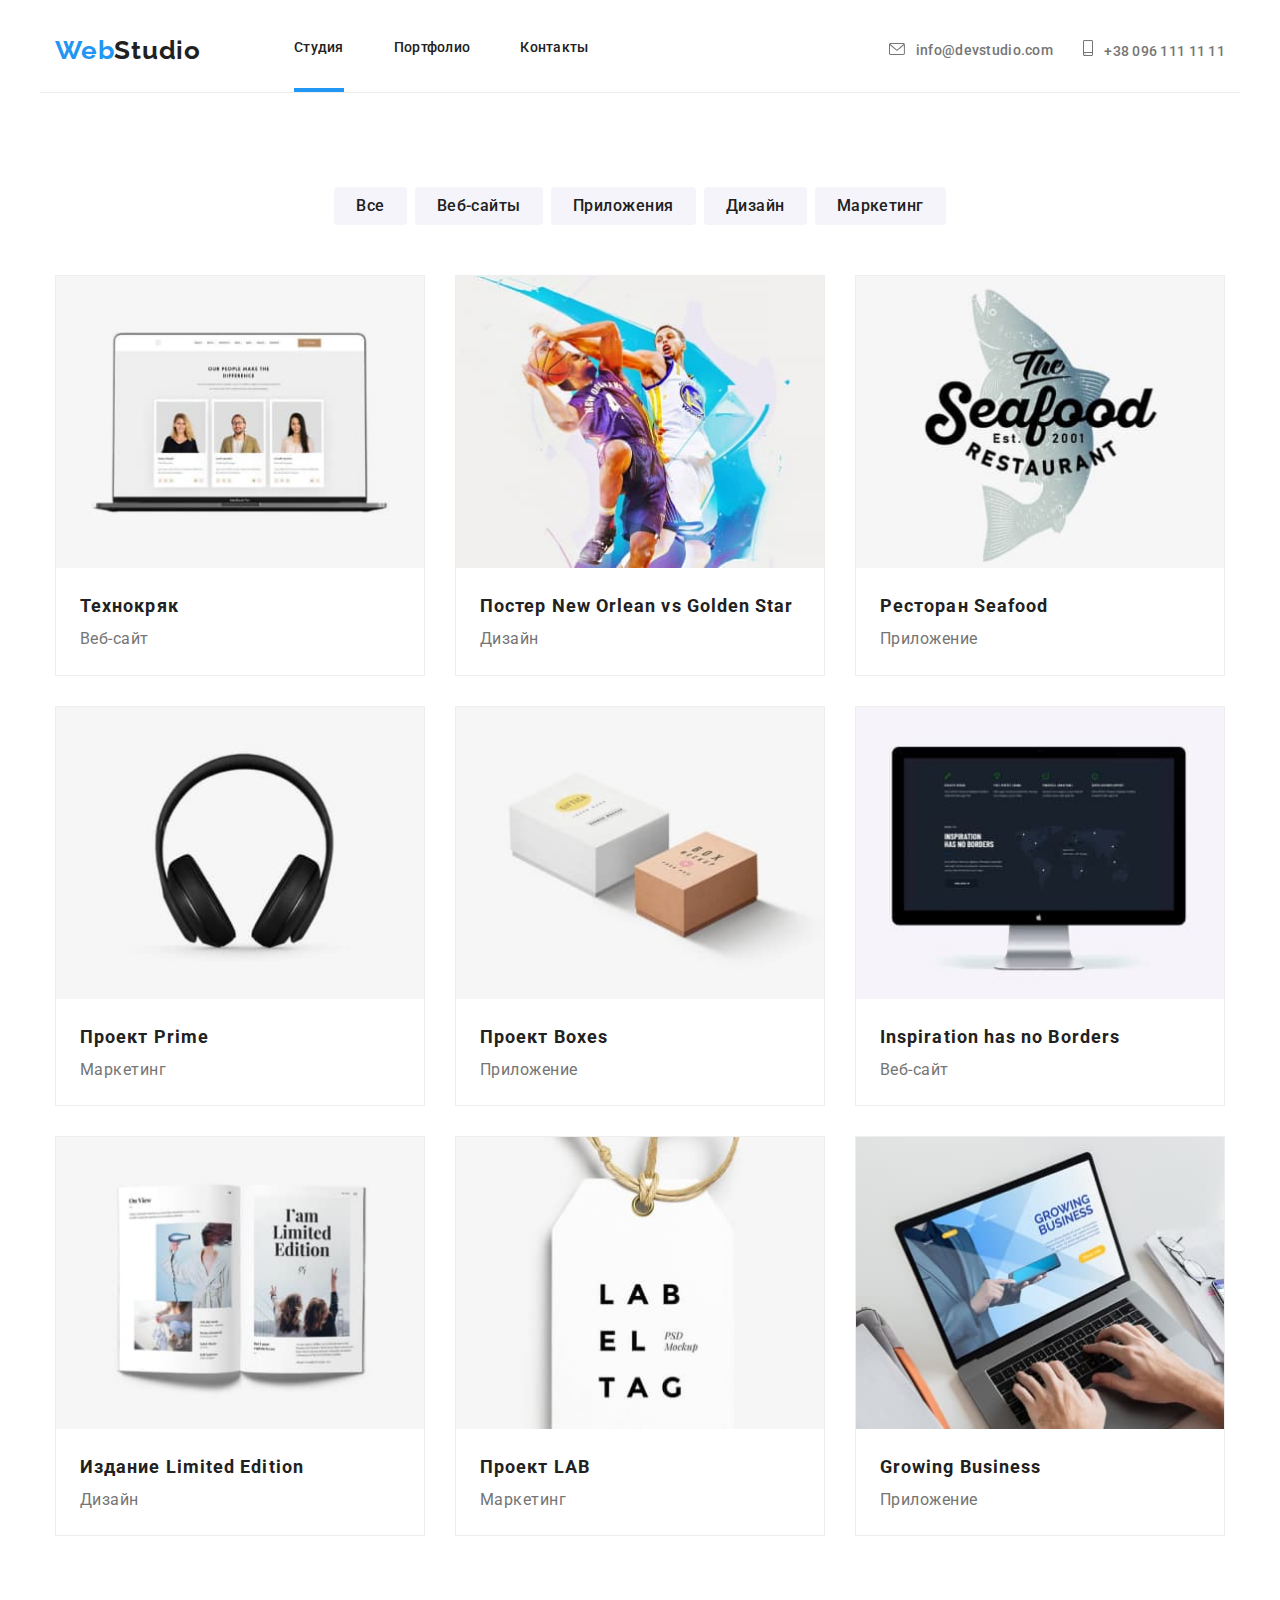
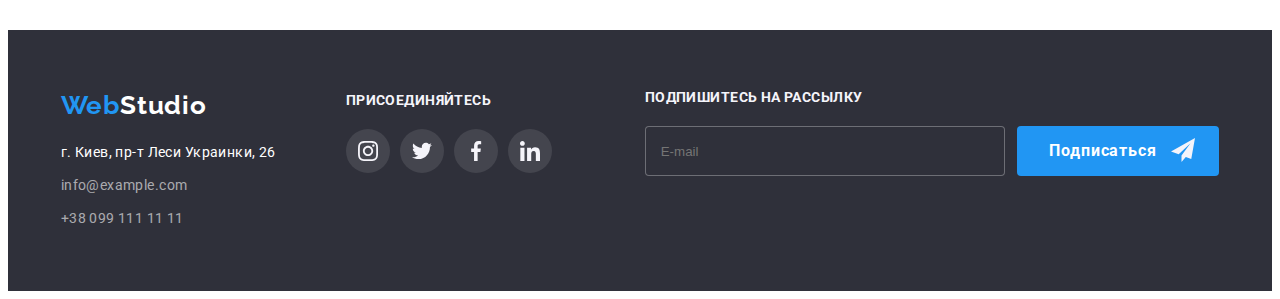
==== portfolio.html @ eda1be57 "fixed remars" ====
<!DOCTYPE html>
<html lang="ru">
  <head>
    <meta charset="UTF-8" />
    <meta http-equiv="X-UA-Compatible" content="IE=edge" />
    <meta name="viewport" content="width=device-width, initial-scale=1.0" />
    <link rel="preconnect" href="https://fonts.googleapis.com" />
    <link rel="preconnect" href="https://fonts.gstatic.com" crossorigin />
    <link
      rel="stylesheet"
      href="https://cdnjs.cloudflare.com/ajax/libs/modern-normalize/1.1.0/modern-normalize.min.css"
      integrity="sha512-wpPYUAdjBVSE4KJnH1VR1HeZfpl1ub8YT/NKx4PuQ5NmX2tKuGu6U/JRp5y+Y8XG2tV+wKQpNHVUX03MfMFn9Q=="
      crossorigin="anonymous"
      referrerpolicy="no-referrer"
    />
    <link
      href="https://fonts.googleapis.com/css2?family=Raleway:wght@700&family=Roboto:wght@400;500;700;900&display=swap"
      rel="stylesheet"
    />
    <link rel="stylesheet" href="./css/main.min.css" />
    <title>Портфолио</title>
  </head>

  <body>
    <!-- -------------------Header------------------- -->
    <header class="header container">
      <div class="header__wrap">
        <a class="logo logo--header" href="index.html">
          <span class="logo__img">Web</span>Studio</a
        >
        <div class="header__hidepart">
          <button
            type="button"
            class="header__button"
            aria-expanded="false"
            aria-controls="navigation-container"
            data-menu-button
          >
            <svg
              width="40"
              height="40"
              aria-label="переключатель мобильного меню"
            >
              <use class="icon-menu" href="images/icon.svg#icon-menu"></use>
            </svg>
          </button>
        </div>
        <div class="navigation" id="navigation-container" data-menu>
          <nav class="navigation__menu">
            <ul class="navigation__list">
              <li class="navigation__item">
                <a class="navigation__link current-link" href="index.html"
                  >Студия</a
                >
              </li>
              <li class="navigation__item">
                <a class="navigation__link" href="portfolio.html">Портфолио</a>
              </li>
              <li class="navigation__item">
                <a class="navigation__link" href="#">Контакты</a>
              </li>
            </ul>
          </nav>
          <ul class="contacts">
            <li class="contacts__item">
              <a
                class="contacts__link contact__link--email"
                href="mailto:info@devstudio.com"
                ><svg
                  class="contacts__icon-envelope"
                  width="16px"
                  height="12px"
                >
                  <use href="./images/icon.svg#icon-envelope"></use>
                </svg>
                info@devstudio.com</a
              >
            </li>
            <li class="contacts__item">
              <a
                class="contacts__link contact__link--phone"
                href="tel:+380961111111"
                ><svg
                  class="contacts__icon-smartphone"
                  width="10px"
                  height="16px"
                >
                  <use href="./images/icon.svg#icon-smartphone"></use>
                </svg>
                +38 096 111 11 11
              </a>
              <button
                type="button"
                class="header__button-close"
                aria-expanded="false"
                aria-controls="navigation-container"
                data-menu-button-close
              >
                <svg
                  width="40"
                  height="40"
                  aria-label="переключатель мобильного меню"
                >
                  <use
                    class="icon-cross"
                    href="images/icon.svg#icon-cross"
                  ></use>
                </svg>
              </button>
            </li>
          </ul>
          <ul class="social-mobile">
            <li class="social-mobile__item">
              <a class="social-mobile__link" href="#">Instagram</a>
            </li>
            <li class="social-mobile__item">
              <a class="social-mobile__link" href="#">Twitter</a>
            </li>
            <li class="social-mobile__item">
              <a class="social-mobile__link" href="#">Facebook</a>
            </li>
            <li class="social-mobile__item">
              <a class="social-mobile__link" href="#">LinkedIn</a>
            </li>
          </ul>
        </div>
      </div>
    </header>
    <main>
      <!-- ---------------------PORTFOLIO--------------------- -->
      <section class="portfolio container">
        <!-- -------------------в дальнейшем h1 сделать невидимым---- -->
        <h1 class="hidden">Портфолио Студии</h1>

        <div class="">
          <ul class="switch">
            <li class="switch__item">
              <button class="switch__btn" type="button">Все</button>
            </li>
            <li class="switch__item">
              <button class="switch__btn" type="button">Веб-сайты</button>
            </li>
            <li class="switch__item">
              <button class="switch__btn" type="button">Приложения</button>
            </li>
            <li class="switch__item">
              <button class="switch__btn" type="button">Дизайн</button>
            </li>
            <li class="switch__item">
              <button class="switch__btn" type="button">Маркетинг</button>
            </li>
          </ul>
        </div>

        <ul class="galery">
          <li class="galery__item">
            <div class="galery__thumb">
              <picture>
                <source
                  srcset="
                    ../images/portfolio/project1/project1-desktop.jpg    1x,
                    ../images/portfolio/project1/project1-desktop-2x.jpg 2x
                  "
                  media="(min-width: 1200px)"
                />
                <source
                  srcset="
                    /images/portfolio/project1/project1-tablet.jpg    1x,
                    /images/portfolio/project1/project1-tablet-2x.jpg 2x
                  "
                  media="(min-width: 768px)"
                />
                <source
                  srcset="
                    /images/portfolio/project1/project1-mobile.jpg    1x,
                    /images/portfolio/project1/project1-mobile-2x.jpg 2x
                  "
                  media="(min-width: 480px)"
                />
                <img
                  class="galery__image"
                  src="/images/portfolio/project1/project1-desktop.jpg"
                  alt="ноутбук с изображаением вебсайта"
                />
              </picture>

              <p class="galery__description">
                Технокряк это современная площадка распространения коронавируса.
                Компании используют эту платформу для цифрового шпионажа и атак
                на защищённые сервера конкурентов.
              </p>
            </div>

            <div class="galery__info">
              <h2 class="galery__title">Технокряк</h2>
              <p class="galery__type">Веб-сайт</p>
            </div>
          </li>
          <li class="galery__item">
            <div class="galery__thumb">
              <picture>
                <source
                  srcset="
                    /images/portfolio/project2/project2-desktop.jpg    1x,
                    /images/portfolio/project2/project2-desktop-2x.jpg 2x
                  "
                  media="(min-width: 1200px)"
                />
                <source
                  srcset="
                    /images/portfolio/project2/project2-tablet.jpg    1x,
                    /images/portfolio/project2/project2-tablet-2x.jpg 2x
                  "
                  media="(min-width: 768px)"
                />
                <source
                  srcset="
                    /images/portfolio/project2/project2-mobile.jpg    1x,
                    /images/portfolio/project2/project2-mobile-2x.jpg 2x
                  "
                  media="(min-width: 480px)"
                />
                <img
                  class="galery__image"
                  src="/images/portfolio/project2/project2-desktop.jpg"
                  alt="постер с баскетболистами новый орлеан играют против золотой звезды"
                />
              </picture>

              <p class="galery__description">
                Технокряк это современная площадка распространения коронавируса.
                Компании используют эту платформу для цифрового шпионажа и атак
                на защищённые сервера конкурентов.
              </p>
            </div>
            <div class="galery__info">
              <h2 class="galery__title">Постер New Orlean vs Golden Star</h2>

              <p class="galery__type">Дизайн</p>
            </div>
          </li>

          <li class="galery__item">
            <div class="galery__thumb">
              <picture>
                <source
                  srcset="
                    /images/portfolio/project3/project3-desktop.jpg    1x,
                    /images/portfolio/project3/project3-desktop-2x.jpg 2x
                  "
                  media="(min-width: 1200px)"
                />
                <source
                  srcset="
                    /images/portfolio/project3/project3-tablet.jpg    1x,
                    /images/portfolio/project3/project3-tablet-2x.jpg 2x
                  "
                  media="(min-width: 768px)"
                />
                <source
                  srcset="
                    /images/portfolio/project3/project3-mobile.jpg    1x,
                    /images/portfolio/project3/project3-mobile-2x.jpg 2x
                  "
                  media="(min-width: 480px)"
                />
                <img
                  class="galery__image"
                  src="/images/portfolio/project3/project3-desktop.jpg"
                  alt="логотип ресторана моской еды"
                />
              </picture>

              <p class="galery__description">
                Технокряк это современная площадка распространения коронавируса.
                Компании используют эту платформу для цифрового шпионажа и атак
                на защищённые сервера конкурентов.
              </p>
            </div>
            <div class="galery__info">
              <h2 class="galery__title">Ресторан Seafood</h2>
              <p class="galery__type">Приложение</p>
            </div>
          </li>
          <li class="galery__item">
            <div class="galery__thumb">
              <picture>
                <source
                  srcset="
                    /images/portfolio/project4/project4-desktop.jpg    1x,
                    /images/portfolio/project4/project4-desktop-2x.jpg 2x
                  "
                  media="(min-width: 1200px)"
                />
                <source
                  srcset="
                    /images/portfolio/project4/project4-tablet.jpg    1x,
                    /images/portfolio/project4/project4-tablet-2x.jpg 2x
                  "
                  media="(min-width: 768px)"
                />
                <source
                  srcset="
                    /images/portfolio/project4/project4-mobile.jpg    1x,
                    /images/portfolio/project4/project4-mobile-2x.jpg 2x
                  "
                  media="(min-width: 480px)"
                />
                <img
                  class="galery__image"
                  src="/images/portfolio/project4/project4-desktop.jpg"
                  alt="наушники"
                />
              </picture>

              <p class="galery__description">
                Технокряк это современная площадка распространения коронавируса.
                Компании используют эту платформу для цифрового шпионажа и атак
                на защищённые сервера конкурентов.
              </p>
            </div>
            <div class="galery__info">
              <h2 class="galery__title">Проект Prime</h2>
              <p class="galery__type">Маркетинг</p>
            </div>
          </li>
          <li class="galery__item">
            <div class="galery__thumb">
              <picture>
                <source
                  srcset="
                    /images/portfolio/project5/project5-desktop.jpg    1x,
                    /images/portfolio/project5/project5-desktop-2x.jpg 2x
                  "
                  media="(min-width: 1200px)"
                />
                <source
                  srcset="
                    /images/portfolio/project5/project5-tablet.jpg    1x,
                    /images/portfolio/project5/project5-tablet-2x.jpg 2x
                  "
                  media="(min-width: 768px)"
                />
                <source
                  srcset="
                    /images/portfolio/project5/project5-mobile.jpg    1x,
                    /images/portfolio/project5/project5-mobile-2x.jpg 2x
                  "
                  media="(min-width: 480px)"
                />
                <img
                  class="galery__image"
                  src="/images/portfolio/project5/project5-desktop.jpg"
                  alt="две коробки"
                />
              </picture>

              <p class="galery__description">
                Технокряк это современная площадка распространения коронавируса.
                Компании используют эту платформу для цифрового шпионажа и атак
                на защищённые сервера конкурентов.
              </p>
            </div>
            <div class="galery__info">
              <h2 class="galery__title">Проект Boxes</h2>
              <p class="galery__type">Приложение</p>
            </div>
          </li>
          <li class="galery__item">
            <div class="galery__thumb">
              <picture>
                <source
                  srcset="
                    /images/portfolio/project6/project6-desktop.jpg    1x,
                    /images/portfolio/project6/project6-desktop-2x.jpg 2x
                  "
                  media="(min-width: 1200px)"
                />
                <source
                  srcset="
                    /images/portfolio/project6/project6-tablet.jpg    1x,
                    /images/portfolio/project6/project6-tablet-2x.jpg 2x
                  "
                  media="(min-width: 768px)"
                />
                <source
                  srcset="
                    /images/portfolio/project6/project6-mobile.jpg    1x,
                    /images/portfolio/project6/project6-mobile-2x.jpg 2x
                  "
                  media="(min-width: 480px)"
                />
                <img
                  class="galery__image"
                  src="/images/portfolio/project6/project6-desktop.jpg"
                  alt="монитор с веб-сайтом"
                />
              </picture>

              <p class="galery__description">
                Технокряк это современная площадка распространения коронавируса.
                Компании используют эту платформу для цифрового шпионажа и атак
                на защищённые сервера конкурентов.
              </p>
            </div>
            <div class="galery__info">
              <h2 class="galery__title">Inspiration has no Borders</h2>
              <p class="galery__type">Веб-сайт</p>
            </div>
          </li>
          <li class="galery__item">
            <div class="galery__thumb">
              <picture>
                <source
                  srcset="
                    /images/portfolio/project7/project7-desktop.jpg    1x,
                    /images/portfolio/project7/project7-desktop-2x.jpg 2x
                  "
                  media="(min-width: 1200px)"
                />
                <source
                  srcset="
                    /images/portfolio/project7/project7-tablet.jpg    1x,
                    /images/portfolio/project7/project7-tablet-2x.jpg 2x
                  "
                  media="(min-width: 768px)"
                />
                <source
                  srcset="
                    /images/portfolio/project7/project7-mobile.jpg    1x,
                    /images/portfolio/project7/project7-mobile-2x.jpg 2x
                  "
                  media="(min-width: 480px)"
                />
                <img
                  class="galery__image"
                  src="/images/portfolio/project7/project7-desktop.jpg"
                  alt="журнал лимитед едишн"
                />
              </picture>

              <p class="galery__description">
                Технокряк это современная площадка распространения коронавируса.
                Компании используют эту платформу для цифрового шпионажа и атак
                на защищённые сервера конкурентов.
              </p>
            </div>
            <div class="galery__info">
              <h2 class="galery__title">Издание Limited Edition</h2>
              <p class="galery__type">Дизайн</p>
            </div>
          </li>
          <li class="galery__item">
            <div class="galery__thumb">
              <picture>
                <source
                  srcset="
                    /images/portfolio/project8/project8-desktop.jpg    1x,
                    /images/portfolio/project8/project8-desktop-2x.jpg 2x
                  "
                  media="(min-width: 1200px)"
                />
                <source
                  srcset="
                    /images/portfolio/project8/project8-tablet.jpg    1x,
                    /images/portfolio/project8/project8-tablet-2x.jpg 2x
                  "
                  media="(min-width: 768px)"
                />
                <source
                  srcset="
                    /images/portfolio/project8/project8-mobile.jpg    1x,
                    /images/portfolio/project8/project8-mobile-2x.jpg 2x
                  "
                  media="(min-width: 480px)"
                />
                <img
                  class="galery__image"
                  src="/images/portfolio/project8/project8-desktop.jpg"
                  alt="стикер товара"
                />
              </picture>

              <p class="galery__description">
                Технокряк это современная площадка распространения коронавируса.
                Компании используют эту платформу для цифрового шпионажа и атак
                на защищённые сервера конкурентов.
              </p>
            </div>
            <div class="galery__info">
              <h2 class="galery__title">Проект LAB</h2>
              <p class="galery__type">Маркетинг</p>
            </div>
          </li>
          <li class="galery__item">
            <div class="galery__thumb">
              <picture>
                <source
                  srcset="
                    /images/portfolio/project9/project9-desktop.jpg    1x,
                    /images/portfolio/project9/project9-desktop-2x.jpg 2x
                  "
                  media="(min-width: 1200px)"
                />
                <source
                  srcset="
                    /images/portfolio/project9/project9-tablet.jpg    1x,
                    /images/portfolio/project9/project9-tablet-2x.jpg 2x
                  "
                  media="(min-width: 768px)"
                />
                <source
                  srcset="
                    /images/portfolio/project9/project9-mobile.jpg    1x,
                    /images/portfolio/project9/project9-mobile-2x.jpg 2x
                  "
                  media="(min-width: 480px)"
                />
                <img
                  class="galery__image"
                  src="/images/portfolio/project9/project9-desktop.jpg"
                  alt="ноутбук"
                />
              </picture>

              <p class="galery__description">
                Технокряк это современная площадка распространения коронавируса.
                Компании используют эту платформу для цифрового шпионажа и атак
                на защищённые сервера конкурентов.
              </p>
            </div>
            <div class="galery__info">
              <h2 class="galery__title">Growing Business</h2>
              <p class="galery__type">Приложение</p>
            </div>
          </li>
        </ul>
      </section>
    </main>
    <!-- -------------------footer------------------- -->
    <footer class="footer">
      <div class="footer__wrap container">
        <div class="footer__top">
          <a class="logo logo--footer" href="index.html"
            ><span class="logo__img">Web</span
            ><span class="logo__text--footer">Studio</span>
          </a>
          <address>
            <ul class="adress">
              <li class="adress__item">
                <a class="adress__map" href=""
                  >г. Киев, пр-т Леси Украинки, 26</a
                >
              </li>
              <li class="adress__item">
                <a class="adress__contacts" href="mailto:info@example.com"
                  >info@example.com</a
                >
              </li>
              <li class="adress__item">
                <a class="adress__contacts" href="tel:+380991111111"
                  >+38 099 111 11 11</a
                >
              </li>
            </ul>
          </address>
        </div>
        <div class="footer-mid">
          <span class="footer-mid__title">присоединяйтесь</span>
          <ul class="social">
            <li class="social__item social__item--footer">
              <a href="" class="social__link social__link--color">
                <svg width="20" height="20">
                  <use href="images/icon.svg#icon-instagram"></use>
                </svg>
              </a>
            </li>
            <li class="social__item social__item--footer">
              <a href="" class="social__link social__link--color"
                ><svg width="20" height="20">
                  <use href="images/icon.svg#icon-twitter"></use></svg
              ></a>
            </li>
            <li class="social__item social__item--footer">
              <a href="" class="social__link social__link--color"
                ><svg width="20" height="20">
                  <use href="images/icon.svg#icon-facebook"></use></svg
              ></a>
            </li>
            <li class="social__item social__item--footer">
              <a href="" class="social__link social__link--color"
                ><svg width="20" height="20">
                  <use href="images/icon.svg#icon-linkedin"></use></svg
              ></a>
            </li>
          </ul>
        </div>
        <div class="footer-subscribe">
          <form action="#">
            <label for="user-email-footer" class="footer-subscribe__label"
              >Подпишитесь на рассылку</label
            >
            <div class="subscribe">
              <input
                type="email"
                id="user-email-footer"
                class="user-email-input"
                placeholder="E-mail"
              />
              <div class="subscribe__wrap">
                <button type="submit" class="main-btn subscribe__btn">
                  Подписаться
                </button>
                <svg class="subscribe__icon" width="24px" height="24px">
                  <use href="images/icon.svg#icon-send"></use>
                </svg>
              </div>
            </div>
          </form>
        </div>
      </div>
    </footer>
    <script src="./js/menu.js"></script>
    <script src="./js/menu2.js"></script>
  </body>
</html>
---- css/main.min.css ----
p,h1,h2,h3,h4,h5,h6{margin:0px}a{text-decoration:none}button{cursor:pointer}img{display:block}:root{--main-text-color: #212121;--additional-text-color: #757575;--brand-color: #2196f3;--hover-color: #2196f3;--bgc-total: #2f303a;--bgc-additional: #ffffff;--bgc-button-portfolio: #f5f4fa}html{-webkit-box-sizing:border-box;box-sizing:border-box}*,*::before,*::after{-webkit-box-sizing:inherit;box-sizing:inherit}body{font-family:"Roboto", "Verdana", "Tahoma", sans-serif;font-style:normal;font-weight:400}main{position:relative;display:block}a{margin:0;padding:0}ul{margin:0;padding:0;list-style-type:none}img{display:block;max-width:100%;height:auto}.container{margin:0px auto;padding-left:15px;padding-right:15px;width:100%;min-width:320px}@media screen and (min-width: 480px){.container{width:480px}}@media screen and (min-width: 768px){.container{width:768px}}@media screen and (min-width: 1200px){.container{width:1200px}}.hidden{opacity:0;font-size:0px;line-height:0px;display:none;color:transparent;visibility:hidden;overflow:hidden;width:0px;height:0px}@media screen and (min-width: 768px){.current-link{color:var(--hover-color);border-bottom:4px solid var(--hover-color)}}.navigation__list,.social,.advantages__list,.wwd__list,.team__list,.clients__list,.switch,.galery,.adress{margin:0 auto;padding:0px;list-style:none}.contacts{list-style:none}.social,.social__link,.main-btn,.wwd__list,.clients__list{display:-webkit-box;display:-ms-flexbox;display:flex;-webkit-box-pack:center;-ms-flex-pack:center;justify-content:center;-webkit-box-align:center;-ms-flex-align:center;align-items:center}.logo{color:var(--main-text-color);font-family:"Raleway";font-style:normal;font-weight:700;font-size:24px;line-height:1.17;letter-spacing:.03em}@media screen and (min-width: 1200px){.logo{font-size:26px;line-height:1.19}}.logo--header{display:inherit}@media screen and (min-width: 768px){.logo--header{margin-right:84px}}@media screen and (min-width: 1200px){.logo--header{margin-right:93px}}.logo__img{display:inline-block;color:var(--brand-color)}.logo--footer{display:block;margin-bottom:20px}.logo__text--footer{color:var(--bgc-additional)}.navigation{max-width:100%;background-color:#ffffff}@media screen and (max-width: 767px){.navigation{display:none;position:fixed;top:0;left:0;right:0;bottom:0;z-index:1;padding-top:48px;padding-bottom:48px;padding-left:40px;padding-right:10px}}@media screen and (min-width: 768px){.navigation{display:-webkit-box;display:-ms-flexbox;display:flex;-webkit-box-pack:justify;-ms-flex-pack:justify;justify-content:space-between;-webkit-box-align:center;-ms-flex-align:center;align-items:center}}.navigation.is-open{display:block;height:100vh}@media screen and (max-width: 767px){.navigation__list{margin-bottom:302px}}@media screen and (min-width: 768px){.navigation__list{display:-webkit-box;display:-ms-flexbox;display:flex}}@media screen and (min-width: 768px){.navigation__item+.navigation__item{margin-left:50px}}.navigation__link{display:block;color:var(--main-text-color);-webkit-transition:color 250ms cubic-bezier(0.4, 0, 0.2, 1);transition:color 250ms cubic-bezier(0.4, 0, 0.2, 1);font-family:"Roboto";font-style:normal;font-weight:500;font-size:40px;line-height:1.17;letter-spacing:.02em}@media screen and (min-width: 768px){.navigation__link{font-size:14px;line-height:1.14;padding-top:32px;padding-right:0px;padding-left:0px;padding-bottom:32px}}.navigation__link:hover,.navigation__link:focus{color:var(--hover-color)}.navigation__link:hover::after{background-color:var(--hover-color)}@media screen and (max-width: 767px){.navigation__item:not(:last-child){margin-bottom:32px}}.social__item{width:44px;height:44px}.social__item+.social__item{margin-left:10px}.social__link{width:100%;height:100%;background-color:transparent;border-radius:50%;fill:#afb1b8;-webkit-transition:background-color 250ms cubic-bezier(0.4, 0, 0.2, 1),fill 250ms cubic-bezier(0.4, 0, 0.2, 1);transition:background-color 250ms cubic-bezier(0.4, 0, 0.2, 1),fill 250ms cubic-bezier(0.4, 0, 0.2, 1)}.social__link:hover,.social__link:focus{outline:none;background-color:#2196f3;fill:#ffffff}.social__link--color{fill:var(--bgc-button-portfolio);background-color:rgba(255,255,255,0.1);-webkit-transition:background-color 250ms cubic-bezier(0.4, 0, 0.2, 1);transition:background-color 250ms cubic-bezier(0.4, 0, 0.2, 1)}.social__link--color:hover,.social__link--color:focus{outline:none;background-color:#2196f3}.main-btn{margin:0 auto;min-width:200px;border-radius:4px;padding:10px 32px;font-family:"Roboto";font-style:normal;font-weight:700;font-size:16px;line-height:1.88;letter-spacing:.06em;background-color:var(--brand-color);color:var(--bgc-additional);cursor:pointer;border:none}.subscribe__btn{padding-right:62px}.header{position:relative;min-width:320px;border-bottom:1px solid #ececec}.header__wrap{margin:0 auto;padding-top:16px;padding-bottom:16px;display:-webkit-box;display:-ms-flexbox;display:flex;-webkit-box-pack:justify;-ms-flex-pack:justify;justify-content:space-between;-webkit-box-align:center;-ms-flex-align:center;align-items:center}@media screen and (min-width: 768px){.header__wrap{padding-top:0px;padding-bottom:0px}}@media screen and (min-width: 1200px){.header__wrap{-webkit-box-pack:start;-ms-flex-pack:start;justify-content:flex-start}}@media screen and (min-width: 768px){.header__hidepart{display:none}}.header__button{position:absolute;top:10px;right:15px;display:-webkit-inline-box;display:-ms-inline-flexbox;display:inline-flex;margin:0;padding:0;border:none;background-color:#ffffff}.header__button:hover,.header__button:focus .icon-menu{fill:var(--hover-color)}.header__button-close{display:-webkit-inline-box;display:-ms-inline-flexbox;display:inline-flex;margin:0;padding:0;border:none;background-color:#ffffff}@media screen and (min-width: 768px){.header__button-close{display:none}}.header__button-close:hover,.header__button-close:focus .icon-cross{fill:var(--hover-color)}.header__button.is-open .icon-cross{display:block}.header__button-close{position:absolute;top:10px;right:15px}@media screen and (max-width: 767px){.contacts{display:-webkit-box;display:-ms-flexbox;display:flex;-webkit-box-orient:vertical;-webkit-box-direction:reverse;-ms-flex-direction:column-reverse;flex-direction:column-reverse}}@media screen and (min-width: 768px){.contacts{margin-top:0;margin-bottom:0;margin-left:84px;margin-right:0}}@media screen and (min-width: 1200px){.contacts{display:-webkit-box;display:-ms-flexbox;display:flex;position:absolute;right:15px}}.contacts__link{font-family:"Roboto";font-style:normal;font-weight:500;font-size:12px;line-height:1.14;letter-spacing:.02em;color:#2196f3;color:var(--additional-text-color);-webkit-transition:color 250ms cubic-bezier(0.4, 0, 0.2, 1);transition:color 250ms cubic-bezier(0.4, 0, 0.2, 1)}@media screen and (max-width: 767px){.contacts__link{margin-left:40px}}@media screen and (min-width: 1200px){.contacts__link{font-size:14px}}.contacts__link:hover,.contacts__link:focus{color:var(--hover-color)}@media screen and (max-width: 767px){.contact__link--phone{display:block;font-family:"Roboto";font-style:normal;font-weight:500;font-size:34px;line-height:1.17;letter-spacing:.02em;color:#2196f3;margin:0;margin-bottom:32px}}@media screen and (max-width: 767px){.contact__link--email{display:block;font-family:"Roboto";font-style:normal;font-weight:500;font-size:24px;line-height:1.17;letter-spacing:.02em;color:#757575;margin:0;margin-bottom:64px}}.social-mobile{display:none;max-width:100%}@media screen and (max-width: 767px){.social-mobile{display:-webkit-box;display:-ms-flexbox;display:flex;-ms-flex-wrap:wrap;flex-wrap:wrap}}.social-mobile__item:first-child{padding-right:10px}.social-mobile__item:last-child{padding-left:10px}.social-mobile__item:nth-child(2){padding-left:10px;padding-right:10px;border-left:1px solid rgba(33,33,33,0.2);border-right:1px solid rgba(33,33,33,0.2)}.social-mobile__item:nth-child(3){padding-left:10px;padding-right:10px;border-right:1px solid rgba(33,33,33,0.2)}.social-mobile__link{font-family:"Roboto";font-style:normal;font-weight:500;font-size:18px;line-height:1.22;letter-spacing:.02em;color:#2196f3}@media screen and (min-width: 1200px){.contacts__item+.contacts__item{margin-left:30px}}.contacts__icon-envelope{margin-right:8px;width:16px;height:12px;fill:currentColor}@media screen and (max-width: 767px){.contacts__icon-envelope{display:none}}.contacts__icon-smartphone{width:10px;height:16px;margin-right:8px;fill:currentColor}@media screen and (max-width: 767px){.contacts__icon-smartphone{display:none}}.hero{display:block;margin:0px auto;padding-top:118px;padding-bottom:118px;text-align:center;min-width:320px;width:100%;background-repeat:no-repeat;background-position:center;background-size:cover;background-color:#c4c4c4;background-image:-webkit-gradient(linear, left top, left bottom, from(rgba(47,48,58,0.4)), to(rgba(47,48,58,0.4))),url(/images/webstudio/hero-bg/bg-mobile.jpg);background-image:linear-gradient(rgba(47,48,58,0.4), rgba(47,48,58,0.4)),url(/images/webstudio/hero-bg/bg-mobile.jpg)}@media (min-device-pixel-ratio: 2), (-webkit-min-device-pixel-ratio: 2), (min-resolution: 192dpi), (min-resolution: 2dppx){.hero .box{background-image:-webkit-gradient(linear, left top, left bottom, from(rgba(47,48,58,0.4)), to(rgba(47,48,58,0.4))),url(/images/webstudio/hero-bg/bg-mobile-2x.jpg);background-image:linear-gradient(rgba(47,48,58,0.4), rgba(47,48,58,0.4)),url(/images/webstudio/hero-bg/bg-mobile-2x.jpg)}}@media screen and (min-width: 768px){.hero{background-image:-webkit-gradient(linear, left top, left bottom, from(rgba(47,48,58,0.4)), to(rgba(47,48,58,0.4))),url(/images/webstudio/hero-bg/bg-tablet.jpg);background-image:linear-gradient(rgba(47,48,58,0.4), rgba(47,48,58,0.4)),url(/images/webstudio/hero-bg/bg-tablet.jpg)}}@media screen and (min-width: 768px) and (min-device-pixel-ratio: 2), screen and (min-width: 768px) and (-webkit-min-device-pixel-ratio: 2), screen and (min-width: 768px) and (min-resolution: 192dpi), screen and (min-width: 768px) and (min-resolution: 2dppx){.hero .box{background-image:-webkit-gradient(linear, left top, left bottom, from(rgba(47,48,58,0.4)), to(rgba(47,48,58,0.4))),url(/images/webstudio/hero-bg/bg-tablet-2x.jpg);background-image:linear-gradient(rgba(47,48,58,0.4), rgba(47,48,58,0.4)),url(/images/webstudio/hero-bg/bg-tablet-2x.jpg)}}@media screen and (min-width: 1200px){.hero{background-image:-webkit-gradient(linear, left top, left bottom, from(rgba(47,48,58,0.4)), to(rgba(47,48,58,0.4))),url(/images/webstudio/hero-bg/bg-desktop.jpg);background-image:linear-gradient(rgba(47,48,58,0.4), rgba(47,48,58,0.4)),url(/images/webstudio/hero-bg/bg-desktop.jpg)}}@media screen and (min-width: 1200px) and (min-device-pixel-ratio: 2), screen and (min-width: 1200px) and (-webkit-min-device-pixel-ratio: 2), screen and (min-width: 1200px) and (min-resolution: 192dpi), screen and (min-width: 1200px) and (min-resolution: 2dppx){.hero .box{background-image:-webkit-gradient(linear, left top, left bottom, from(rgba(47,48,58,0.4)), to(rgba(47,48,58,0.4))),url(/images/webstudio/hero-bg/bg-desktop-2x.jpg);background-image:linear-gradient(rgba(47,48,58,0.4), rgba(47,48,58,0.4)),url(/images/webstudio/hero-bg/bg-desktop-2x.jpg)}}@media screen and (min-width: 1200px){.hero{padding-top:200px;padding-bottom:200px;max-width:1600px}}.hero__title{margin:0px auto;margin-bottom:30px;text-align:center;text-transform:uppercase;color:#ffffff;color:var(--bgc-additional);font-family:"Roboto";font-style:normal;font-weight:900;font-size:26px;line-height:1.61;letter-spacing:.06em}@media screen and (min-width: 1200px){.hero__title{font-family:"Roboto";font-style:normal;font-weight:900;font-size:44px;line-height:1.36;letter-spacing:.06em}}.advantages{padding-top:60px;padding-bottom:60px;text-align:center}@media screen and (min-width: 1200px){.advantages{padding-top:94px;padding-bottom:94px}}.advantages__list{margin:-15px}@media screen and (min-width: 768px){.advantages__list{display:-webkit-box;display:-ms-flexbox;display:flex;-ms-flex-wrap:wrap;flex-wrap:wrap;-webkit-box-pack:center;-ms-flex-pack:center;justify-content:center}}.advantages__item{margin:15px}@media screen and (min-width: 768px){.advantages__item{width:calc((100% - 60px) / 2)}}@media screen and (min-width: 1200px){.advantages__item{width:calc((100% - 120px) / 4)}}.advantages__wrap{margin-bottom:30px;padding-top:25px;padding-bottom:25px;text-align:center;background-color:#f5f4fa;border-radius:4px}.advantages__title{margin-bottom:10px;font-family:"Roboto";font-style:normal;font-weight:700;font-size:14px;line-height:1.14;letter-spacing:.03em;text-align:center;text-transform:uppercase;color:#212121}@media screen and (min-width: 1200px){.advantages__title{font-family:"Roboto";font-style:normal;font-weight:700;font-size:14px;line-height:1.17;letter-spacing:.03em;text-align:start}}.advantages__desctiption{font-family:"Roboto";font-style:normal;font-weight:400;font-size:14px;line-height:1.71;letter-spacing:.03em;text-align:start;color:var(--additional-text-color)}.wwd{display:none}.wwd__box{padding-bottom:94px}.wwd__title{margin-bottom:50px;text-align:center;font-family:"Roboto";font-style:normal;font-weight:700;font-size:36px;line-height:1.17;letter-spacing:.03em;color:var(--main-text-color)}@media screen and (min-width: 1200px){.wwd{display:contents}}.wwd__item+.wwd__item{margin-left:30px}.wwd__wrap{position:relative}.wwd__image{width:370px}.wwd__description{position:absolute;bottom:0;width:100%;padding-top:27px;padding-bottom:27px;text-align:center;font-family:"Roboto";font-style:normal;font-weight:700;font-size:14px;line-height:1.14;letter-spacing:.03em;text-transform:uppercase;color:#ffffff;background-color:rgba(47,48,58,0.8)}.team{padding-top:60px;padding-bottom:60px;background-color:#f5f4fa}@media screen and (min-width: 1200px){.team{padding-top:94px;padding-bottom:94px}}.team__title{display:block;margin-bottom:30px;text-align:center;color:var(--main-text-color);font-family:"Roboto";font-style:normal;font-weight:700;font-size:28px;line-height:1.18;letter-spacing:.03em}@media screen and (min-width: 1200px){.team__title{font-size:36px}}.team__list{margin:-15px;display:-webkit-box;display:-ms-flexbox;display:flex;-ms-flex-wrap:wrap;flex-wrap:wrap;-webkit-box-pack:center;-ms-flex-pack:center;justify-content:center}.team__item{width:100%;margin:15px}@media screen and (min-width: 768px){.team__item{width:calc((100% - 60px) / 2)}}@media screen and (min-width: 1200px){.team__item{width:calc((100% - 120px) / 4)}}.team__photo{width:100%}.team__wrap{padding-top:30px;padding-bottom:30px;background-color:#ffffff;-webkit-box-shadow:0px 1px 3px rgba(0,0,0,0.12),0px 1px 1px rgba(0,0,0,0.14),0px 2px 1px rgba(0,0,0,0.2);box-shadow:0px 1px 3px rgba(0,0,0,0.12),0px 1px 1px rgba(0,0,0,0.14),0px 2px 1px rgba(0,0,0,0.2)}.team__name{margin-bottom:10px;text-align:center;color:var(--main-text-color);font-family:"Roboto";font-style:normal;font-weight:500;font-size:16px;line-height:1.19;letter-spacing:.03em}@media screen and (min-width: 1200px){.team__name{font-weight:700}}.team__position{margin-bottom:16px;text-align:center;color:var(--additional-text-color);font-family:"Roboto";font-style:normal;font-weight:400;font-size:16px;line-height:1.19;letter-spacing:.03em}.clients{padding-top:60px;padding-bottom:60px;text-align:center}@media screen and (min-width: 1200px){.clients{padding-top:94px;padding-bottom:94px}}.clients__title{margin-bottom:30px;display:inline-block;text-align:center;color:var(--main-text-color);font-family:"Roboto";font-style:normal;font-weight:700;font-size:28px;line-height:1.17;letter-spacing:.03em}@media screen and (min-width: 1200px){.clients__title{font-size:36px;margin-bottom:50px}}.clients__list{margin:-15px;-ms-flex-wrap:wrap;flex-wrap:wrap}.clients__item{width:calc((100% - 60px) / 2);height:92px;margin:15px}@media screen and (min-width: 768px){.clients__item{width:calc((100% - 90px) / 3)}}@media screen and (min-width: 1200px){.clients__item{width:calc((100% - 180px) / 6)}}.clients__link{display:block;padding-top:16px;padding-bottom:16px;border:1px solid #afb1b8;border-radius:4px;cursor:pointer;color:#afb1b8;-webkit-transition:border 250ms cubic-bezier(0.4, 0, 0.2, 1),color 250ms cubic-bezier(0.4, 0, 0.2, 1);transition:border 250ms cubic-bezier(0.4, 0, 0.2, 1),color 250ms cubic-bezier(0.4, 0, 0.2, 1)}.clients__link:hover,.clients__link:focus{outline:none;border:1px solid var(--hover-color);color:var(--hover-color)}.clients__icon{width:106px;height:60px;fill:currentColor}.portfolio{padding-top:60px;padding-bottom:60px}@media screen and (min-width: 1200px){.portfolio{padding-top:94px;padding-bottom:94px}}.switch{margin-bottom:40px;display:-webkit-box;display:-ms-flexbox;display:flex;-ms-flex-wrap:wrap;flex-wrap:wrap;-webkit-box-pack:start;-ms-flex-pack:start;justify-content:start}@media screen and (min-width: 768px){.switch{margin-bottom:30px;-ms-flex-wrap:nowrap;flex-wrap:nowrap;-webkit-box-pack:center;-ms-flex-pack:center;justify-content:center}}@media screen and (min-width: 1200px){.switch{margin-bottom:50px}}.switch__item:not(:last-child){margin-right:8px}@media screen and (max-width: 767px){.switch__item:nth-child(-n+3){margin-bottom:15px}}.switch__btn{padding-top:6px;padding-bottom:6px;padding-left:22px;padding-right:22px;border:none;border-radius:4px;text-align:center;font-family:"Roboto";font-style:normal;font-weight:500;font-size:16px;line-height:1.63;letter-spacing:.03em;color:var(--main-text-color);background-color:var(--bgc-button-portfolio);-webkit-transition:color 250ms cubic-bezier(0.4, 0, 0.2, 1),background-color 250ms cubic-bezier(0.4, 0, 0.2, 1);transition:color 250ms cubic-bezier(0.4, 0, 0.2, 1),background-color 250ms cubic-bezier(0.4, 0, 0.2, 1)}.switch__btn:focus,.switch__btn:hover{background-color:var(--hover-color);color:var(--bgc-additional);outline:none}.galery{display:-webkit-box;display:-ms-flexbox;display:flex;-ms-flex-wrap:wrap;flex-wrap:wrap;-webkit-box-pack:start;-ms-flex-pack:start;justify-content:flex-start;margin:-15px}.galery__item{margin:15px;width:100%;border:1px solid #eeeeee;-webkit-transition:-webkit-box-shadow 250ms cubic-bezier(0.4, 0, 0.2, 1);transition:-webkit-box-shadow 250ms cubic-bezier(0.4, 0, 0.2, 1);transition:box-shadow 250ms cubic-bezier(0.4, 0, 0.2, 1);transition:box-shadow 250ms cubic-bezier(0.4, 0, 0.2, 1), -webkit-box-shadow 250ms cubic-bezier(0.4, 0, 0.2, 1)}.galery__item:hover{-webkit-box-shadow:0px 1px 1px rgba(0,0,0,0.12),0px 4px 4px rgba(0,0,0,0.06),1px 4px 6px rgba(0,0,0,0.16);box-shadow:0px 1px 1px rgba(0,0,0,0.12),0px 4px 4px rgba(0,0,0,0.06),1px 4px 6px rgba(0,0,0,0.16)}@media screen and (min-width: 768px){.galery__item{width:calc((100% - 60px) / 2)}}@media screen and (min-width: 1200px){.galery__item{width:calc((100% - 90px) / 3)}}.galery__thumb{position:relative;overflow:hidden}.galery__image{display:block;width:100%}.galery__description{position:absolute;bottom:0;-webkit-transform:translateY(100%);transform:translateY(100%);opacity:0;-webkit-transition:opacity 250ms cubic-bezier(0.4, 0, 0.2, 1),-webkit-transform 250ms cubic-bezier(0.4, 0, 0.2, 1);transition:opacity 250ms cubic-bezier(0.4, 0, 0.2, 1),-webkit-transform 250ms cubic-bezier(0.4, 0, 0.2, 1);transition:transform 250ms cubic-bezier(0.4, 0, 0.2, 1),opacity 250ms cubic-bezier(0.4, 0, 0.2, 1);transition:transform 250ms cubic-bezier(0.4, 0, 0.2, 1),opacity 250ms cubic-bezier(0.4, 0, 0.2, 1),-webkit-transform 250ms cubic-bezier(0.4, 0, 0.2, 1);overflow:hidden;width:100%;height:100%;padding-top:63px;padding-bottom:63px;padding-left:24px;padding-right:24px;font-family:"Roboto";font-style:normal;font-weight:400;font-size:18px;line-height:1.55;letter-spacing:.03em;color:var(--bgc-additional);background-color:rgba(33,150,243,0.9)}.galery__info{padding-top:20px;padding-bottom:20px;padding-left:24px;padding-right:24px}.galery__item:hover .galery__description,.galery__info{-webkit-transform:translateY(0);transform:translateY(0);opacity:1}.galery__title{font-family:"Roboto";font-style:normal;font-weight:700;font-size:18px;line-height:2;letter-spacing:.06em;color:var(--main-text-color)}.galery__type{font-family:"Roboto";font-style:normal;font-weight:400;font-size:16px;line-height:1.88;letter-spacing:.03em;color:var(--additional-text-color)}.footer{margin:0px auto;padding-top:60px;padding-bottom:60px;background-color:var(--bgc-total);min-width:320px}@media screen and (max-width: 1199px){.footer{text-align:center}}@media screen and (min-width: 768px){.footer__wrap{display:-webkit-box;display:-ms-flexbox;display:flex;-ms-flex-wrap:wrap;flex-wrap:wrap;-webkit-box-pack:center;-ms-flex-pack:center;justify-content:center}}.adress__item:not(:last-child){margin-bottom:9px}@media screen and (max-width: 1199px){.footer__top{display:block;margin-bottom:60px}}.adress__map{font-family:"Roboto";font-style:normal;font-weight:400;font-size:14px;line-height:1.71;letter-spacing:.03em;color:var(--bgc-additional)}.adress__contacts{font-family:"Roboto";font-style:normal;font-weight:400;font-size:14px;line-height:1.71;letter-spacing:.03em;color:rgba(255,255,255,0.6)}@media screen and (min-width: 768px){.footer-mid{margin-left:165px}}@media screen and (min-width: 1200px){.footer-mid{margin-left:70px;margin-right:93px}}.footer-mid__title{display:inline-block;margin-bottom:20px;font-family:"Roboto";font-style:normal;font-weight:700;font-size:14px;line-height:1.14;letter-spacing:.03em;text-transform:uppercase;color:var(--bgc-button-portfolio)}.footer-mid__item{width:44px;height:44px}.footer-mid__item+.footer-mid__item{margin-left:10px}@media screen and (max-width: 767px){.social__item--footer{display:block;margin-bottom:60px}}.footer-subscribe{fill:black}.footer-subscribe__label{display:block;margin-bottom:20px;font-family:"Roboto";font-style:normal;font-weight:700;font-size:14px;line-height:1.14;letter-spacing:.03em;text-transform:uppercase;color:var(--bgc-button-portfolio)}.user-email-input{width:360px;height:50px;padding:15px;color:var(--bgc-button-portfolio);border:1px solid rgba(255,255,255,0.3);border-radius:4px;background-color:var(--bgc-total)}@media screen and (max-width: 767px){.user-email-input{margin-bottom:20px;width:100%;max-width:450px}}@media screen and (min-width: 768px) and (max-width: 1199px){.user-email-input{width:450px;margin-bottom:20px}}@media screen and (min-width: 1200px){.user-email-input{margin-right:12px}}.subscribe{position:relative;display:-webkit-box;display:-ms-flexbox;display:flex;text-align:center}@media screen and (max-width: 768px){.subscribe{display:-webkit-box;display:-ms-flexbox;display:flex;-ms-flex-wrap:wrap;flex-wrap:wrap;-webkit-box-pack:center;-ms-flex-pack:center;justify-content:center}}@media screen and (max-width: 1199px){.subscribe{-webkit-box-orient:vertical;-webkit-box-direction:normal;-ms-flex-direction:column;flex-direction:column;-webkit-box-align:center;-ms-flex-align:center;align-items:center}}.subscribe__wrap{position:relative;display:-webkit-box;display:-ms-flexbox;display:flex}.subscribe__icon{position:absolute;top:0;right:0;-webkit-transform:translate(-100%, 50%);transform:translate(-100%, 50%);fill:var(--bgc-button-portfolio)}.backdrop{position:fixed;top:0;left:0;width:100vw;height:100vh;background-color:rgba(0,0,0,0.2);opacity:1;-webkit-transition:opacity 500ms;transition:opacity 500ms}.backdrop.is-hidden{opacity:0;visibility:none;pointer-events:none}.modal-main{position:fixed;top:50%;left:50%;-webkit-transform:translate(-50%, -50%);transform:translate(-50%, -50%);width:calc(100% - 30px);max-width:450px;padding:40px;background:#ffffff;-webkit-box-shadow:0px 1px 3px rgba(0,0,0,0.12),0px 1px 1px rgba(0,0,0,0.14),0px 2px 1px rgba(0,0,0,0.2);box-shadow:0px 1px 3px rgba(0,0,0,0.12),0px 1px 1px rgba(0,0,0,0.14),0px 2px 1px rgba(0,0,0,0.2);border-radius:4px}@media screen and (min-width: 1200px){.modal-main{max-width:none;width:528px}}.modal-close-link{position:absolute;top:8px;right:8px;display:block;width:30px;height:30px;border-radius:50%;border:1px solid rgba(0,0,0,0.1)}.modal-close-link:hover .modal-close-icon{fill:var(--hover-color)}.modal-close-icon{position:absolute;top:5px;right:5px;width:18px;height:18px;-webkit-transition:fill 250ms cubic-bezier(0.4, 0, 0.2, 1);transition:fill 250ms cubic-bezier(0.4, 0, 0.2, 1)}.modal-user-title{display:block;margin-bottom:12px;font-family:"Roboto";font-style:normal;font-weight:700;font-size:20px;line-height:1.15;letter-spacing:.03em;color:var(--main-text-color)}.lable{display:block;margin-bottom:4px;font-family:"Roboto";font-style:normal;font-weight:500;font-size:12px;line-height:1.17;letter-spacing:.01em;color:#757575}.input-container{margin-bottom:10px}.input-container:last-child{margin-bottom:20px}.input-wrap{position:relative}.input{display:block;width:100%;height:40px;padding-left:30px;margin-bottom:10px;font-family:"Roboto";font-style:normal;font-weight:500;font-size:16px;line-height:1.15;letter-spacing:.03em;color:#212121;outline:none;border:1px solid rgba(33,33,33,0.2);border-radius:4px;-webkit-transition:border 250ms cubic-bezier(0.4, 0, 0.2, 1);transition:border 250ms cubic-bezier(0.4, 0, 0.2, 1)}.input:hover,.input:focus,.user-comments-area:hover,.user-comments-area:focus{border:1px solid var(--hover-color);border-radius:4px}.input-wrap:hover .input-icon{fill:var(--hover-color)}.input:focus+.input-icon{fill:var(--hover-color)}.input-icon{position:absolute;left:10px;top:50%;-webkit-transform:translateY(-50%);transform:translateY(-50%);fill:var(--main-text-color)}.user-comments-area{width:100%;height:120px;resize:none;padding:12px 16px;outline:none;border:1px solid rgba(33,33,33,0.2);border-radius:4px}.user-comments-area::-webkit-input-placeholder{font-family:"Roboto";font-style:normal;font-weight:500;font-size:12px;line-height:1.17;letter-spacing:.01em;color:rgba(117,117,117,0.5)}.user-comments-area:-ms-input-placeholder{font-family:"Roboto";font-style:normal;font-weight:500;font-size:12px;line-height:1.17;letter-spacing:.01em;color:rgba(117,117,117,0.5)}.user-comments-area::-ms-input-placeholder{font-family:"Roboto";font-style:normal;font-weight:500;font-size:12px;line-height:1.17;letter-spacing:.01em;color:rgba(117,117,117,0.5)}.user-comments-area::placeholder{font-family:"Roboto";font-style:normal;font-weight:500;font-size:12px;line-height:1.17;letter-spacing:.01em;color:rgba(117,117,117,0.5)}.modal-checkbox{margin-bottom:30px;display:-webkit-box;display:-ms-flexbox;display:flex;-webkit-box-align:center;-ms-flex-align:center;align-items:center}.icon-vector{position:absolute;top:0;left:0;z-index:1;border-radius:2px}@media screen and (min-width: 1200px){.icon-vector{-webkit-transform:translateY(20%);transform:translateY(20%)}}.icon-border{position:absolute;top:0;left:0;display:-webkit-box;display:-ms-flexbox;display:flex;-webkit-box-align:center;-ms-flex-align:center;align-items:center;-webkit-box-pack:center;-ms-flex-pack:center;justify-content:center;width:16px;height:16px;border:2px solid #212121;border-radius:2px}@media screen and (min-width: 1200px){.icon-border{-webkit-transform:translateY(20%);transform:translateY(20%)}}.accept{display:-webkit-box;display:-ms-flexbox;display:flex;-webkit-box-pack:center;-ms-flex-pack:center;justify-content:center;-webkit-box-align:center;-ms-flex-align:center;align-items:center;position:relative;font-family:"Roboto";font-style:normal;font-weight:500;font-size:14px;line-height:1.71;letter-spacing:.03em;color:var(--additional-text-color)}.input-check{position:absolute}.icon-vector{width:16px;height:16px;fill:transparent}.input-check:checked+.icon-border{background-color:#2196f3;border:none}.input-check:checked+.icon-vector{background-color:#2196f3;fill:#ffffff}.policy-text{padding-left:25px;font-family:"Roboto";font-style:normal;font-weight:400;font-size:12px;line-height:1.17;letter-spacing:.03em}@media screen and (min-width: 1200px){.policy-text{font-size:14px;line-height:1.71}}.policy{margin-left:4px;-webkit-text-decoration-line:underline;text-decoration-line:underline;font-family:"Roboto";font-style:normal;font-weight:400;font-size:12px;line-height:1.17;letter-spacing:.03em;color:var(--hover-color)}@media screen and (min-width: 1200px){.policy{font-size:14px;line-height:1.71}}.button-modal-send{display:-webkit-box;display:-ms-flexbox;display:flex;-webkit-box-align:center;-ms-flex-align:center;align-items:center;-webkit-box-pack:center;-ms-flex-pack:center;justify-content:center;margin:0 auto;width:200px;height:50px;font-family:"Roboto";font-style:normal;font-weight:700;font-size:16px;line-height:1.87;letter-spacing:.06em;color:#ffffff;background-color:#188ce8;-webkit-box-shadow:0px 4px 4px rgba(0,0,0,0.15);box-shadow:0px 4px 4px rgba(0,0,0,0.15);border-radius:4px;border:none}
/*# sourceMappingURL=main.min.css.map */
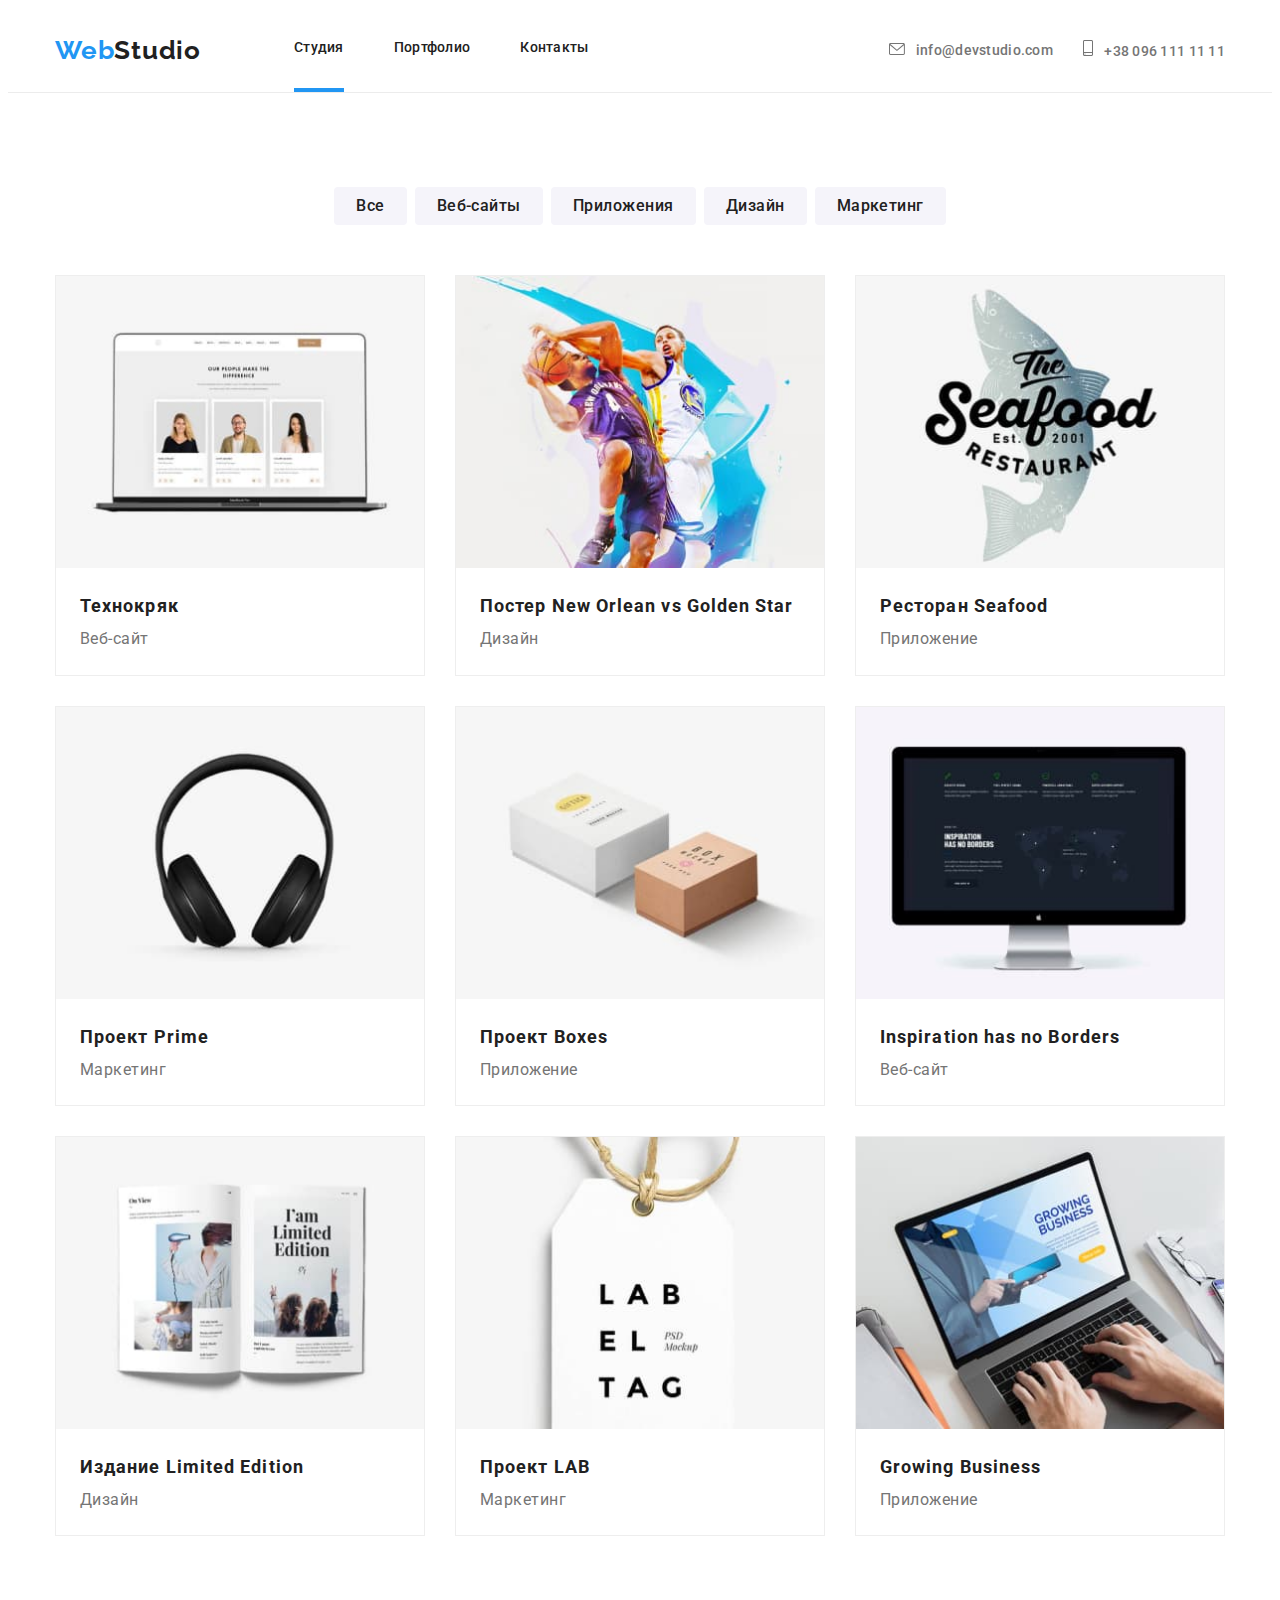
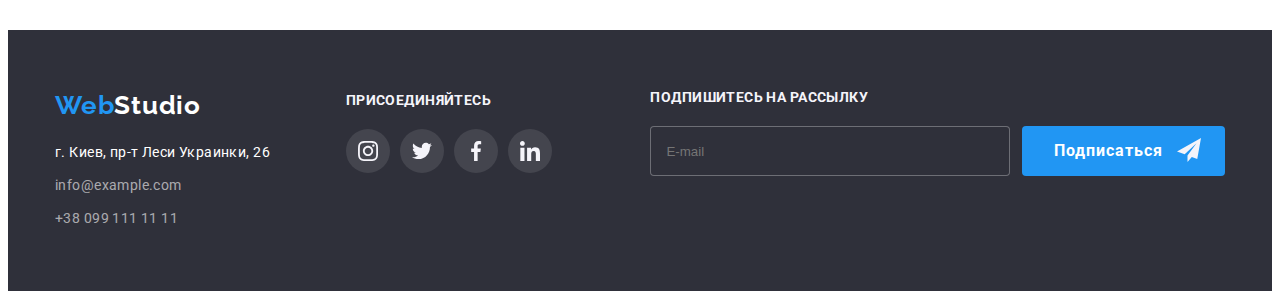
==== commit fb0ca67f: "fix header border" ====
--- a/portfolio.html
+++ b/portfolio.html
@@ -23,8 +23,8 @@
 
   <body>
     <!-- -------------------Header------------------- -->
-    <header class="header container">
-      <div class="header__wrap">
+    <header class="header">
+      <div class="header__wrap container">
         <a class="logo logo--header" href="index.html">
           <span class="logo__img">Web</span>Studio</a
         >
--- a/css/main.min.css
+++ b/css/main.min.css
@@ -1,2 +1,2 @@
-p,h1,h2,h3,h4,h5,h6{margin:0px}a{text-decoration:none}button{cursor:pointer}img{display:block}:root{--main-text-color: #212121;--additional-text-color: #757575;--brand-color: #2196f3;--hover-color: #2196f3;--bgc-total: #2f303a;--bgc-additional: #ffffff;--bgc-button-portfolio: #f5f4fa}html{-webkit-box-sizing:border-box;box-sizing:border-box}*,*::before,*::after{-webkit-box-sizing:inherit;box-sizing:inherit}body{font-family:"Roboto", "Verdana", "Tahoma", sans-serif;font-style:normal;font-weight:400}main{position:relative;display:block}a{margin:0;padding:0}ul{margin:0;padding:0;list-style-type:none}img{display:block;max-width:100%;height:auto}.container{margin:0px auto;padding-left:15px;padding-right:15px;width:100%;min-width:320px}@media screen and (min-width: 480px){.container{width:480px}}@media screen and (min-width: 768px){.container{width:768px}}@media screen and (min-width: 1200px){.container{width:1200px}}.hidden{opacity:0;font-size:0px;line-height:0px;display:none;color:transparent;visibility:hidden;overflow:hidden;width:0px;height:0px}@media screen and (min-width: 768px){.current-link{color:var(--hover-color);border-bottom:4px solid var(--hover-color)}}.navigation__list,.social,.advantages__list,.wwd__list,.team__list,.clients__list,.switch,.galery,.adress{margin:0 auto;padding:0px;list-style:none}.contacts{list-style:none}.social,.social__link,.main-btn,.wwd__list,.clients__list{display:-webkit-box;display:-ms-flexbox;display:flex;-webkit-box-pack:center;-ms-flex-pack:center;justify-content:center;-webkit-box-align:center;-ms-flex-align:center;align-items:center}.logo{color:var(--main-text-color);font-family:"Raleway";font-style:normal;font-weight:700;font-size:24px;line-height:1.17;letter-spacing:.03em}@media screen and (min-width: 1200px){.logo{font-size:26px;line-height:1.19}}.logo--header{display:inherit}@media screen and (min-width: 768px){.logo--header{margin-right:84px}}@media screen and (min-width: 1200px){.logo--header{margin-right:93px}}.logo__img{display:inline-block;color:var(--brand-color)}.logo--footer{display:block;margin-bottom:20px}.logo__text--footer{color:var(--bgc-additional)}.navigation{max-width:100%;background-color:#ffffff}@media screen and (max-width: 767px){.navigation{display:none;position:fixed;top:0;left:0;right:0;bottom:0;z-index:1;padding-top:48px;padding-bottom:48px;padding-left:40px;padding-right:10px}}@media screen and (min-width: 768px){.navigation{display:-webkit-box;display:-ms-flexbox;display:flex;-webkit-box-pack:justify;-ms-flex-pack:justify;justify-content:space-between;-webkit-box-align:center;-ms-flex-align:center;align-items:center}}.navigation.is-open{display:block;height:100vh}@media screen and (max-width: 767px){.navigation__list{margin-bottom:302px}}@media screen and (min-width: 768px){.navigation__list{display:-webkit-box;display:-ms-flexbox;display:flex}}@media screen and (min-width: 768px){.navigation__item+.navigation__item{margin-left:50px}}.navigation__link{display:block;color:var(--main-text-color);-webkit-transition:color 250ms cubic-bezier(0.4, 0, 0.2, 1);transition:color 250ms cubic-bezier(0.4, 0, 0.2, 1);font-family:"Roboto";font-style:normal;font-weight:500;font-size:40px;line-height:1.17;letter-spacing:.02em}@media screen and (min-width: 768px){.navigation__link{font-size:14px;line-height:1.14;padding-top:32px;padding-right:0px;padding-left:0px;padding-bottom:32px}}.navigation__link:hover,.navigation__link:focus{color:var(--hover-color)}.navigation__link:hover::after{background-color:var(--hover-color)}@media screen and (max-width: 767px){.navigation__item:not(:last-child){margin-bottom:32px}}.social__item{width:44px;height:44px}.social__item+.social__item{margin-left:10px}.social__link{width:100%;height:100%;background-color:transparent;border-radius:50%;fill:#afb1b8;-webkit-transition:background-color 250ms cubic-bezier(0.4, 0, 0.2, 1),fill 250ms cubic-bezier(0.4, 0, 0.2, 1);transition:background-color 250ms cubic-bezier(0.4, 0, 0.2, 1),fill 250ms cubic-bezier(0.4, 0, 0.2, 1)}.social__link:hover,.social__link:focus{outline:none;background-color:#2196f3;fill:#ffffff}.social__link--color{fill:var(--bgc-button-portfolio);background-color:rgba(255,255,255,0.1);-webkit-transition:background-color 250ms cubic-bezier(0.4, 0, 0.2, 1);transition:background-color 250ms cubic-bezier(0.4, 0, 0.2, 1)}.social__link--color:hover,.social__link--color:focus{outline:none;background-color:#2196f3}.main-btn{margin:0 auto;min-width:200px;border-radius:4px;padding:10px 32px;font-family:"Roboto";font-style:normal;font-weight:700;font-size:16px;line-height:1.88;letter-spacing:.06em;background-color:var(--brand-color);color:var(--bgc-additional);cursor:pointer;border:none}.subscribe__btn{padding-right:62px}.header{position:relative;min-width:320px;border-bottom:1px solid #ececec}.header__wrap{margin:0 auto;padding-top:16px;padding-bottom:16px;display:-webkit-box;display:-ms-flexbox;display:flex;-webkit-box-pack:justify;-ms-flex-pack:justify;justify-content:space-between;-webkit-box-align:center;-ms-flex-align:center;align-items:center}@media screen and (min-width: 768px){.header__wrap{padding-top:0px;padding-bottom:0px}}@media screen and (min-width: 1200px){.header__wrap{-webkit-box-pack:start;-ms-flex-pack:start;justify-content:flex-start}}@media screen and (min-width: 768px){.header__hidepart{display:none}}.header__button{position:absolute;top:10px;right:15px;display:-webkit-inline-box;display:-ms-inline-flexbox;display:inline-flex;margin:0;padding:0;border:none;background-color:#ffffff}.header__button:hover,.header__button:focus .icon-menu{fill:var(--hover-color)}.header__button-close{display:-webkit-inline-box;display:-ms-inline-flexbox;display:inline-flex;margin:0;padding:0;border:none;background-color:#ffffff}@media screen and (min-width: 768px){.header__button-close{display:none}}.header__button-close:hover,.header__button-close:focus .icon-cross{fill:var(--hover-color)}.header__button.is-open .icon-cross{display:block}.header__button-close{position:absolute;top:10px;right:15px}@media screen and (max-width: 767px){.contacts{display:-webkit-box;display:-ms-flexbox;display:flex;-webkit-box-orient:vertical;-webkit-box-direction:reverse;-ms-flex-direction:column-reverse;flex-direction:column-reverse}}@media screen and (min-width: 768px){.contacts{margin-top:0;margin-bottom:0;margin-left:84px;margin-right:0}}@media screen and (min-width: 1200px){.contacts{display:-webkit-box;display:-ms-flexbox;display:flex;position:absolute;right:15px}}.contacts__link{font-family:"Roboto";font-style:normal;font-weight:500;font-size:12px;line-height:1.14;letter-spacing:.02em;color:#2196f3;color:var(--additional-text-color);-webkit-transition:color 250ms cubic-bezier(0.4, 0, 0.2, 1);transition:color 250ms cubic-bezier(0.4, 0, 0.2, 1)}@media screen and (max-width: 767px){.contacts__link{margin-left:40px}}@media screen and (min-width: 1200px){.contacts__link{font-size:14px}}.contacts__link:hover,.contacts__link:focus{color:var(--hover-color)}@media screen and (max-width: 767px){.contact__link--phone{display:block;font-family:"Roboto";font-style:normal;font-weight:500;font-size:34px;line-height:1.17;letter-spacing:.02em;color:#2196f3;margin:0;margin-bottom:32px}}@media screen and (max-width: 767px){.contact__link--email{display:block;font-family:"Roboto";font-style:normal;font-weight:500;font-size:24px;line-height:1.17;letter-spacing:.02em;color:#757575;margin:0;margin-bottom:64px}}.social-mobile{display:none;max-width:100%}@media screen and (max-width: 767px){.social-mobile{display:-webkit-box;display:-ms-flexbox;display:flex;-ms-flex-wrap:wrap;flex-wrap:wrap}}.social-mobile__item:first-child{padding-right:10px}.social-mobile__item:last-child{padding-left:10px}.social-mobile__item:nth-child(2){padding-left:10px;padding-right:10px;border-left:1px solid rgba(33,33,33,0.2);border-right:1px solid rgba(33,33,33,0.2)}.social-mobile__item:nth-child(3){padding-left:10px;padding-right:10px;border-right:1px solid rgba(33,33,33,0.2)}.social-mobile__link{font-family:"Roboto";font-style:normal;font-weight:500;font-size:18px;line-height:1.22;letter-spacing:.02em;color:#2196f3}@media screen and (min-width: 1200px){.contacts__item+.contacts__item{margin-left:30px}}.contacts__icon-envelope{margin-right:8px;width:16px;height:12px;fill:currentColor}@media screen and (max-width: 767px){.contacts__icon-envelope{display:none}}.contacts__icon-smartphone{width:10px;height:16px;margin-right:8px;fill:currentColor}@media screen and (max-width: 767px){.contacts__icon-smartphone{display:none}}.hero{display:block;margin:0px auto;padding-top:118px;padding-bottom:118px;text-align:center;min-width:320px;width:100%;background-repeat:no-repeat;background-position:center;background-size:cover;background-color:#c4c4c4;background-image:-webkit-gradient(linear, left top, left bottom, from(rgba(47,48,58,0.4)), to(rgba(47,48,58,0.4))),url(/images/webstudio/hero-bg/bg-mobile.jpg);background-image:linear-gradient(rgba(47,48,58,0.4), rgba(47,48,58,0.4)),url(/images/webstudio/hero-bg/bg-mobile.jpg)}@media (min-device-pixel-ratio: 2), (-webkit-min-device-pixel-ratio: 2), (min-resolution: 192dpi), (min-resolution: 2dppx){.hero .box{background-image:-webkit-gradient(linear, left top, left bottom, from(rgba(47,48,58,0.4)), to(rgba(47,48,58,0.4))),url(/images/webstudio/hero-bg/bg-mobile-2x.jpg);background-image:linear-gradient(rgba(47,48,58,0.4), rgba(47,48,58,0.4)),url(/images/webstudio/hero-bg/bg-mobile-2x.jpg)}}@media screen and (min-width: 768px){.hero{background-image:-webkit-gradient(linear, left top, left bottom, from(rgba(47,48,58,0.4)), to(rgba(47,48,58,0.4))),url(/images/webstudio/hero-bg/bg-tablet.jpg);background-image:linear-gradient(rgba(47,48,58,0.4), rgba(47,48,58,0.4)),url(/images/webstudio/hero-bg/bg-tablet.jpg)}}@media screen and (min-width: 768px) and (min-device-pixel-ratio: 2), screen and (min-width: 768px) and (-webkit-min-device-pixel-ratio: 2), screen and (min-width: 768px) and (min-resolution: 192dpi), screen and (min-width: 768px) and (min-resolution: 2dppx){.hero .box{background-image:-webkit-gradient(linear, left top, left bottom, from(rgba(47,48,58,0.4)), to(rgba(47,48,58,0.4))),url(/images/webstudio/hero-bg/bg-tablet-2x.jpg);background-image:linear-gradient(rgba(47,48,58,0.4), rgba(47,48,58,0.4)),url(/images/webstudio/hero-bg/bg-tablet-2x.jpg)}}@media screen and (min-width: 1200px){.hero{background-image:-webkit-gradient(linear, left top, left bottom, from(rgba(47,48,58,0.4)), to(rgba(47,48,58,0.4))),url(/images/webstudio/hero-bg/bg-desktop.jpg);background-image:linear-gradient(rgba(47,48,58,0.4), rgba(47,48,58,0.4)),url(/images/webstudio/hero-bg/bg-desktop.jpg)}}@media screen and (min-width: 1200px) and (min-device-pixel-ratio: 2), screen and (min-width: 1200px) and (-webkit-min-device-pixel-ratio: 2), screen and (min-width: 1200px) and (min-resolution: 192dpi), screen and (min-width: 1200px) and (min-resolution: 2dppx){.hero .box{background-image:-webkit-gradient(linear, left top, left bottom, from(rgba(47,48,58,0.4)), to(rgba(47,48,58,0.4))),url(/images/webstudio/hero-bg/bg-desktop-2x.jpg);background-image:linear-gradient(rgba(47,48,58,0.4), rgba(47,48,58,0.4)),url(/images/webstudio/hero-bg/bg-desktop-2x.jpg)}}@media screen and (min-width: 1200px){.hero{padding-top:200px;padding-bottom:200px;max-width:1600px}}.hero__title{margin:0px auto;margin-bottom:30px;text-align:center;text-transform:uppercase;color:#ffffff;color:var(--bgc-additional);font-family:"Roboto";font-style:normal;font-weight:900;font-size:26px;line-height:1.61;letter-spacing:.06em}@media screen and (min-width: 1200px){.hero__title{font-family:"Roboto";font-style:normal;font-weight:900;font-size:44px;line-height:1.36;letter-spacing:.06em}}.advantages{padding-top:60px;padding-bottom:60px;text-align:center}@media screen and (min-width: 1200px){.advantages{padding-top:94px;padding-bottom:94px}}.advantages__list{margin:-15px}@media screen and (min-width: 768px){.advantages__list{display:-webkit-box;display:-ms-flexbox;display:flex;-ms-flex-wrap:wrap;flex-wrap:wrap;-webkit-box-pack:center;-ms-flex-pack:center;justify-content:center}}.advantages__item{margin:15px}@media screen and (min-width: 768px){.advantages__item{width:calc((100% - 60px) / 2)}}@media screen and (min-width: 1200px){.advantages__item{width:calc((100% - 120px) / 4)}}.advantages__wrap{margin-bottom:30px;padding-top:25px;padding-bottom:25px;text-align:center;background-color:#f5f4fa;border-radius:4px}.advantages__title{margin-bottom:10px;font-family:"Roboto";font-style:normal;font-weight:700;font-size:14px;line-height:1.14;letter-spacing:.03em;text-align:center;text-transform:uppercase;color:#212121}@media screen and (min-width: 1200px){.advantages__title{font-family:"Roboto";font-style:normal;font-weight:700;font-size:14px;line-height:1.17;letter-spacing:.03em;text-align:start}}.advantages__desctiption{font-family:"Roboto";font-style:normal;font-weight:400;font-size:14px;line-height:1.71;letter-spacing:.03em;text-align:start;color:var(--additional-text-color)}.wwd{display:none}.wwd__box{padding-bottom:94px}.wwd__title{margin-bottom:50px;text-align:center;font-family:"Roboto";font-style:normal;font-weight:700;font-size:36px;line-height:1.17;letter-spacing:.03em;color:var(--main-text-color)}@media screen and (min-width: 1200px){.wwd{display:contents}}.wwd__item+.wwd__item{margin-left:30px}.wwd__wrap{position:relative}.wwd__image{width:370px}.wwd__description{position:absolute;bottom:0;width:100%;padding-top:27px;padding-bottom:27px;text-align:center;font-family:"Roboto";font-style:normal;font-weight:700;font-size:14px;line-height:1.14;letter-spacing:.03em;text-transform:uppercase;color:#ffffff;background-color:rgba(47,48,58,0.8)}.team{padding-top:60px;padding-bottom:60px;background-color:#f5f4fa}@media screen and (min-width: 1200px){.team{padding-top:94px;padding-bottom:94px}}.team__title{display:block;margin-bottom:30px;text-align:center;color:var(--main-text-color);font-family:"Roboto";font-style:normal;font-weight:700;font-size:28px;line-height:1.18;letter-spacing:.03em}@media screen and (min-width: 1200px){.team__title{font-size:36px}}.team__list{margin:-15px;display:-webkit-box;display:-ms-flexbox;display:flex;-ms-flex-wrap:wrap;flex-wrap:wrap;-webkit-box-pack:center;-ms-flex-pack:center;justify-content:center}.team__item{width:100%;margin:15px}@media screen and (min-width: 768px){.team__item{width:calc((100% - 60px) / 2)}}@media screen and (min-width: 1200px){.team__item{width:calc((100% - 120px) / 4)}}.team__photo{width:100%}.team__wrap{padding-top:30px;padding-bottom:30px;background-color:#ffffff;-webkit-box-shadow:0px 1px 3px rgba(0,0,0,0.12),0px 1px 1px rgba(0,0,0,0.14),0px 2px 1px rgba(0,0,0,0.2);box-shadow:0px 1px 3px rgba(0,0,0,0.12),0px 1px 1px rgba(0,0,0,0.14),0px 2px 1px rgba(0,0,0,0.2)}.team__name{margin-bottom:10px;text-align:center;color:var(--main-text-color);font-family:"Roboto";font-style:normal;font-weight:500;font-size:16px;line-height:1.19;letter-spacing:.03em}@media screen and (min-width: 1200px){.team__name{font-weight:700}}.team__position{margin-bottom:16px;text-align:center;color:var(--additional-text-color);font-family:"Roboto";font-style:normal;font-weight:400;font-size:16px;line-height:1.19;letter-spacing:.03em}.clients{padding-top:60px;padding-bottom:60px;text-align:center}@media screen and (min-width: 1200px){.clients{padding-top:94px;padding-bottom:94px}}.clients__title{margin-bottom:30px;display:inline-block;text-align:center;color:var(--main-text-color);font-family:"Roboto";font-style:normal;font-weight:700;font-size:28px;line-height:1.17;letter-spacing:.03em}@media screen and (min-width: 1200px){.clients__title{font-size:36px;margin-bottom:50px}}.clients__list{margin:-15px;-ms-flex-wrap:wrap;flex-wrap:wrap}.clients__item{width:calc((100% - 60px) / 2);height:92px;margin:15px}@media screen and (min-width: 768px){.clients__item{width:calc((100% - 90px) / 3)}}@media screen and (min-width: 1200px){.clients__item{width:calc((100% - 180px) / 6)}}.clients__link{display:block;padding-top:16px;padding-bottom:16px;border:1px solid #afb1b8;border-radius:4px;cursor:pointer;color:#afb1b8;-webkit-transition:border 250ms cubic-bezier(0.4, 0, 0.2, 1),color 250ms cubic-bezier(0.4, 0, 0.2, 1);transition:border 250ms cubic-bezier(0.4, 0, 0.2, 1),color 250ms cubic-bezier(0.4, 0, 0.2, 1)}.clients__link:hover,.clients__link:focus{outline:none;border:1px solid var(--hover-color);color:var(--hover-color)}.clients__icon{width:106px;height:60px;fill:currentColor}.portfolio{padding-top:60px;padding-bottom:60px}@media screen and (min-width: 1200px){.portfolio{padding-top:94px;padding-bottom:94px}}.switch{margin-bottom:40px;display:-webkit-box;display:-ms-flexbox;display:flex;-ms-flex-wrap:wrap;flex-wrap:wrap;-webkit-box-pack:start;-ms-flex-pack:start;justify-content:start}@media screen and (min-width: 768px){.switch{margin-bottom:30px;-ms-flex-wrap:nowrap;flex-wrap:nowrap;-webkit-box-pack:center;-ms-flex-pack:center;justify-content:center}}@media screen and (min-width: 1200px){.switch{margin-bottom:50px}}.switch__item:not(:last-child){margin-right:8px}@media screen and (max-width: 767px){.switch__item:nth-child(-n+3){margin-bottom:15px}}.switch__btn{padding-top:6px;padding-bottom:6px;padding-left:22px;padding-right:22px;border:none;border-radius:4px;text-align:center;font-family:"Roboto";font-style:normal;font-weight:500;font-size:16px;line-height:1.63;letter-spacing:.03em;color:var(--main-text-color);background-color:var(--bgc-button-portfolio);-webkit-transition:color 250ms cubic-bezier(0.4, 0, 0.2, 1),background-color 250ms cubic-bezier(0.4, 0, 0.2, 1);transition:color 250ms cubic-bezier(0.4, 0, 0.2, 1),background-color 250ms cubic-bezier(0.4, 0, 0.2, 1)}.switch__btn:focus,.switch__btn:hover{background-color:var(--hover-color);color:var(--bgc-additional);outline:none}.galery{display:-webkit-box;display:-ms-flexbox;display:flex;-ms-flex-wrap:wrap;flex-wrap:wrap;-webkit-box-pack:start;-ms-flex-pack:start;justify-content:flex-start;margin:-15px}.galery__item{margin:15px;width:100%;border:1px solid #eeeeee;-webkit-transition:-webkit-box-shadow 250ms cubic-bezier(0.4, 0, 0.2, 1);transition:-webkit-box-shadow 250ms cubic-bezier(0.4, 0, 0.2, 1);transition:box-shadow 250ms cubic-bezier(0.4, 0, 0.2, 1);transition:box-shadow 250ms cubic-bezier(0.4, 0, 0.2, 1), -webkit-box-shadow 250ms cubic-bezier(0.4, 0, 0.2, 1)}.galery__item:hover{-webkit-box-shadow:0px 1px 1px rgba(0,0,0,0.12),0px 4px 4px rgba(0,0,0,0.06),1px 4px 6px rgba(0,0,0,0.16);box-shadow:0px 1px 1px rgba(0,0,0,0.12),0px 4px 4px rgba(0,0,0,0.06),1px 4px 6px rgba(0,0,0,0.16)}@media screen and (min-width: 768px){.galery__item{width:calc((100% - 60px) / 2)}}@media screen and (min-width: 1200px){.galery__item{width:calc((100% - 90px) / 3)}}.galery__thumb{position:relative;overflow:hidden}.galery__image{display:block;width:100%}.galery__description{position:absolute;bottom:0;-webkit-transform:translateY(100%);transform:translateY(100%);opacity:0;-webkit-transition:opacity 250ms cubic-bezier(0.4, 0, 0.2, 1),-webkit-transform 250ms cubic-bezier(0.4, 0, 0.2, 1);transition:opacity 250ms cubic-bezier(0.4, 0, 0.2, 1),-webkit-transform 250ms cubic-bezier(0.4, 0, 0.2, 1);transition:transform 250ms cubic-bezier(0.4, 0, 0.2, 1),opacity 250ms cubic-bezier(0.4, 0, 0.2, 1);transition:transform 250ms cubic-bezier(0.4, 0, 0.2, 1),opacity 250ms cubic-bezier(0.4, 0, 0.2, 1),-webkit-transform 250ms cubic-bezier(0.4, 0, 0.2, 1);overflow:hidden;width:100%;height:100%;padding-top:63px;padding-bottom:63px;padding-left:24px;padding-right:24px;font-family:"Roboto";font-style:normal;font-weight:400;font-size:18px;line-height:1.55;letter-spacing:.03em;color:var(--bgc-additional);background-color:rgba(33,150,243,0.9)}.galery__info{padding-top:20px;padding-bottom:20px;padding-left:24px;padding-right:24px}.galery__item:hover .galery__description,.galery__info{-webkit-transform:translateY(0);transform:translateY(0);opacity:1}.galery__title{font-family:"Roboto";font-style:normal;font-weight:700;font-size:18px;line-height:2;letter-spacing:.06em;color:var(--main-text-color)}.galery__type{font-family:"Roboto";font-style:normal;font-weight:400;font-size:16px;line-height:1.88;letter-spacing:.03em;color:var(--additional-text-color)}.footer{margin:0px auto;padding-top:60px;padding-bottom:60px;background-color:var(--bgc-total);min-width:320px}@media screen and (max-width: 1199px){.footer{text-align:center}}@media screen and (min-width: 768px){.footer__wrap{display:-webkit-box;display:-ms-flexbox;display:flex;-ms-flex-wrap:wrap;flex-wrap:wrap;-webkit-box-pack:center;-ms-flex-pack:center;justify-content:center}}.adress__item:not(:last-child){margin-bottom:9px}@media screen and (max-width: 1199px){.footer__top{display:block;margin-bottom:60px}}.adress__map{font-family:"Roboto";font-style:normal;font-weight:400;font-size:14px;line-height:1.71;letter-spacing:.03em;color:var(--bgc-additional)}.adress__contacts{font-family:"Roboto";font-style:normal;font-weight:400;font-size:14px;line-height:1.71;letter-spacing:.03em;color:rgba(255,255,255,0.6)}@media screen and (min-width: 768px){.footer-mid{margin-left:165px}}@media screen and (min-width: 1200px){.footer-mid{margin-left:70px;margin-right:93px}}.footer-mid__title{display:inline-block;margin-bottom:20px;font-family:"Roboto";font-style:normal;font-weight:700;font-size:14px;line-height:1.14;letter-spacing:.03em;text-transform:uppercase;color:var(--bgc-button-portfolio)}.footer-mid__item{width:44px;height:44px}.footer-mid__item+.footer-mid__item{margin-left:10px}@media screen and (max-width: 767px){.social__item--footer{display:block;margin-bottom:60px}}.footer-subscribe{fill:black}.footer-subscribe__label{display:block;margin-bottom:20px;font-family:"Roboto";font-style:normal;font-weight:700;font-size:14px;line-height:1.14;letter-spacing:.03em;text-transform:uppercase;color:var(--bgc-button-portfolio)}.user-email-input{width:360px;height:50px;padding:15px;color:var(--bgc-button-portfolio);border:1px solid rgba(255,255,255,0.3);border-radius:4px;background-color:var(--bgc-total)}@media screen and (max-width: 767px){.user-email-input{margin-bottom:20px;width:100%;max-width:450px}}@media screen and (min-width: 768px) and (max-width: 1199px){.user-email-input{width:450px;margin-bottom:20px}}@media screen and (min-width: 1200px){.user-email-input{margin-right:12px}}.subscribe{position:relative;display:-webkit-box;display:-ms-flexbox;display:flex;text-align:center}@media screen and (max-width: 768px){.subscribe{display:-webkit-box;display:-ms-flexbox;display:flex;-ms-flex-wrap:wrap;flex-wrap:wrap;-webkit-box-pack:center;-ms-flex-pack:center;justify-content:center}}@media screen and (max-width: 1199px){.subscribe{-webkit-box-orient:vertical;-webkit-box-direction:normal;-ms-flex-direction:column;flex-direction:column;-webkit-box-align:center;-ms-flex-align:center;align-items:center}}.subscribe__wrap{position:relative;display:-webkit-box;display:-ms-flexbox;display:flex}.subscribe__icon{position:absolute;top:0;right:0;-webkit-transform:translate(-100%, 50%);transform:translate(-100%, 50%);fill:var(--bgc-button-portfolio)}.backdrop{position:fixed;top:0;left:0;width:100vw;height:100vh;background-color:rgba(0,0,0,0.2);opacity:1;-webkit-transition:opacity 500ms;transition:opacity 500ms}.backdrop.is-hidden{opacity:0;visibility:none;pointer-events:none}.modal-main{position:fixed;top:50%;left:50%;-webkit-transform:translate(-50%, -50%);transform:translate(-50%, -50%);width:calc(100% - 30px);max-width:450px;padding:40px;background:#ffffff;-webkit-box-shadow:0px 1px 3px rgba(0,0,0,0.12),0px 1px 1px rgba(0,0,0,0.14),0px 2px 1px rgba(0,0,0,0.2);box-shadow:0px 1px 3px rgba(0,0,0,0.12),0px 1px 1px rgba(0,0,0,0.14),0px 2px 1px rgba(0,0,0,0.2);border-radius:4px}@media screen and (min-width: 1200px){.modal-main{max-width:none;width:528px}}.modal-close-link{position:absolute;top:8px;right:8px;display:block;width:30px;height:30px;border-radius:50%;border:1px solid rgba(0,0,0,0.1)}.modal-close-link:hover .modal-close-icon{fill:var(--hover-color)}.modal-close-icon{position:absolute;top:5px;right:5px;width:18px;height:18px;-webkit-transition:fill 250ms cubic-bezier(0.4, 0, 0.2, 1);transition:fill 250ms cubic-bezier(0.4, 0, 0.2, 1)}.modal-user-title{display:block;margin-bottom:12px;font-family:"Roboto";font-style:normal;font-weight:700;font-size:20px;line-height:1.15;letter-spacing:.03em;color:var(--main-text-color)}.lable{display:block;margin-bottom:4px;font-family:"Roboto";font-style:normal;font-weight:500;font-size:12px;line-height:1.17;letter-spacing:.01em;color:#757575}.input-container{margin-bottom:10px}.input-container:last-child{margin-bottom:20px}.input-wrap{position:relative}.input{display:block;width:100%;height:40px;padding-left:30px;margin-bottom:10px;font-family:"Roboto";font-style:normal;font-weight:500;font-size:16px;line-height:1.15;letter-spacing:.03em;color:#212121;outline:none;border:1px solid rgba(33,33,33,0.2);border-radius:4px;-webkit-transition:border 250ms cubic-bezier(0.4, 0, 0.2, 1);transition:border 250ms cubic-bezier(0.4, 0, 0.2, 1)}.input:hover,.input:focus,.user-comments-area:hover,.user-comments-area:focus{border:1px solid var(--hover-color);border-radius:4px}.input-wrap:hover .input-icon{fill:var(--hover-color)}.input:focus+.input-icon{fill:var(--hover-color)}.input-icon{position:absolute;left:10px;top:50%;-webkit-transform:translateY(-50%);transform:translateY(-50%);fill:var(--main-text-color)}.user-comments-area{width:100%;height:120px;resize:none;padding:12px 16px;outline:none;border:1px solid rgba(33,33,33,0.2);border-radius:4px}.user-comments-area::-webkit-input-placeholder{font-family:"Roboto";font-style:normal;font-weight:500;font-size:12px;line-height:1.17;letter-spacing:.01em;color:rgba(117,117,117,0.5)}.user-comments-area:-ms-input-placeholder{font-family:"Roboto";font-style:normal;font-weight:500;font-size:12px;line-height:1.17;letter-spacing:.01em;color:rgba(117,117,117,0.5)}.user-comments-area::-ms-input-placeholder{font-family:"Roboto";font-style:normal;font-weight:500;font-size:12px;line-height:1.17;letter-spacing:.01em;color:rgba(117,117,117,0.5)}.user-comments-area::placeholder{font-family:"Roboto";font-style:normal;font-weight:500;font-size:12px;line-height:1.17;letter-spacing:.01em;color:rgba(117,117,117,0.5)}.modal-checkbox{margin-bottom:30px;display:-webkit-box;display:-ms-flexbox;display:flex;-webkit-box-align:center;-ms-flex-align:center;align-items:center}.icon-vector{position:absolute;top:0;left:0;z-index:1;border-radius:2px}@media screen and (min-width: 1200px){.icon-vector{-webkit-transform:translateY(20%);transform:translateY(20%)}}.icon-border{position:absolute;top:0;left:0;display:-webkit-box;display:-ms-flexbox;display:flex;-webkit-box-align:center;-ms-flex-align:center;align-items:center;-webkit-box-pack:center;-ms-flex-pack:center;justify-content:center;width:16px;height:16px;border:2px solid #212121;border-radius:2px}@media screen and (min-width: 1200px){.icon-border{-webkit-transform:translateY(20%);transform:translateY(20%)}}.accept{display:-webkit-box;display:-ms-flexbox;display:flex;-webkit-box-pack:center;-ms-flex-pack:center;justify-content:center;-webkit-box-align:center;-ms-flex-align:center;align-items:center;position:relative;font-family:"Roboto";font-style:normal;font-weight:500;font-size:14px;line-height:1.71;letter-spacing:.03em;color:var(--additional-text-color)}.input-check{position:absolute}.icon-vector{width:16px;height:16px;fill:transparent}.input-check:checked+.icon-border{background-color:#2196f3;border:none}.input-check:checked+.icon-vector{background-color:#2196f3;fill:#ffffff}.policy-text{padding-left:25px;font-family:"Roboto";font-style:normal;font-weight:400;font-size:12px;line-height:1.17;letter-spacing:.03em}@media screen and (min-width: 1200px){.policy-text{font-size:14px;line-height:1.71}}.policy{margin-left:4px;-webkit-text-decoration-line:underline;text-decoration-line:underline;font-family:"Roboto";font-style:normal;font-weight:400;font-size:12px;line-height:1.17;letter-spacing:.03em;color:var(--hover-color)}@media screen and (min-width: 1200px){.policy{font-size:14px;line-height:1.71}}.button-modal-send{display:-webkit-box;display:-ms-flexbox;display:flex;-webkit-box-align:center;-ms-flex-align:center;align-items:center;-webkit-box-pack:center;-ms-flex-pack:center;justify-content:center;margin:0 auto;width:200px;height:50px;font-family:"Roboto";font-style:normal;font-weight:700;font-size:16px;line-height:1.87;letter-spacing:.06em;color:#ffffff;background-color:#188ce8;-webkit-box-shadow:0px 4px 4px rgba(0,0,0,0.15);box-shadow:0px 4px 4px rgba(0,0,0,0.15);border-radius:4px;border:none}
+p,h1,h2,h3,h4,h5,h6{margin:0px}a{text-decoration:none}button{cursor:pointer}img{display:block}:root{--main-text-color: #212121;--additional-text-color: #757575;--brand-color: #2196f3;--hover-color: #2196f3;--bgc-total: #2f303a;--bgc-additional: #ffffff;--bgc-button-portfolio: #f5f4fa}html{-webkit-box-sizing:border-box;box-sizing:border-box}*,*::before,*::after{-webkit-box-sizing:inherit;box-sizing:inherit}body{font-family:"Roboto", "Verdana", "Tahoma", sans-serif;font-style:normal;font-weight:400}main{position:relative;display:block}a{margin:0;padding:0}ul{margin:0;padding:0;list-style-type:none}img{display:block;max-width:100%;height:auto}.container{margin:0px auto;padding-left:15px;padding-right:15px;width:100%;min-width:320px}@media screen and (min-width: 480px){.container{width:480px}}@media screen and (min-width: 768px){.container{width:768px}}@media screen and (min-width: 1200px){.container{width:1200px}}.hidden{opacity:0;font-size:0px;line-height:0px;display:none;color:transparent;visibility:hidden;overflow:hidden;width:0px;height:0px}@media screen and (min-width: 768px){.current-link{color:var(--hover-color);border-bottom:4px solid var(--hover-color)}}.navigation__list,.social,.advantages__list,.wwd__list,.team__list,.clients__list,.switch,.galery,.adress{margin:0 auto;padding:0px;list-style:none}.contacts{list-style:none}.social,.social__link,.main-btn,.wwd__list,.clients__list{display:-webkit-box;display:-ms-flexbox;display:flex;-webkit-box-pack:center;-ms-flex-pack:center;justify-content:center;-webkit-box-align:center;-ms-flex-align:center;align-items:center}.logo{color:var(--main-text-color);font-family:"Raleway";font-style:normal;font-weight:700;font-size:24px;line-height:1.17;letter-spacing:.03em}@media screen and (min-width: 1200px){.logo{font-size:26px;line-height:1.19}}.logo--header{display:inherit}@media screen and (min-width: 768px){.logo--header{margin-right:84px}}@media screen and (min-width: 1200px){.logo--header{margin-right:93px}}.logo__img{display:inline-block;color:var(--brand-color)}.logo--footer{display:block;margin-bottom:20px}.logo__text--footer{color:var(--bgc-additional)}.navigation{max-width:100%;background-color:#ffffff}@media screen and (max-width: 767px){.navigation{display:none;position:fixed;top:0;left:0;right:0;bottom:0;z-index:1;padding-top:48px;padding-bottom:48px;padding-left:40px;padding-right:10px}}@media screen and (min-width: 768px){.navigation{display:-webkit-box;display:-ms-flexbox;display:flex;-webkit-box-pack:justify;-ms-flex-pack:justify;justify-content:space-between;-webkit-box-align:center;-ms-flex-align:center;align-items:center}}.navigation.is-open{display:block;height:100vh}@media screen and (max-width: 767px){.navigation__list{margin-bottom:302px}}@media screen and (min-width: 768px){.navigation__list{display:-webkit-box;display:-ms-flexbox;display:flex}}@media screen and (min-width: 768px){.navigation__item+.navigation__item{margin-left:50px}}.navigation__link{display:block;color:var(--main-text-color);-webkit-transition:color 250ms cubic-bezier(0.4, 0, 0.2, 1);transition:color 250ms cubic-bezier(0.4, 0, 0.2, 1);font-family:"Roboto";font-style:normal;font-weight:500;font-size:40px;line-height:1.17;letter-spacing:.02em}@media screen and (min-width: 768px){.navigation__link{font-size:14px;line-height:1.14;padding-top:32px;padding-right:0px;padding-left:0px;padding-bottom:32px}}.navigation__link:hover,.navigation__link:focus{color:var(--hover-color)}.navigation__link:hover::after{background-color:var(--hover-color)}@media screen and (max-width: 767px){.navigation__item:not(:last-child){margin-bottom:32px}}.social__item{width:44px;height:44px}.social__item+.social__item{margin-left:10px}.social__link{width:100%;height:100%;background-color:transparent;border-radius:50%;fill:#afb1b8;-webkit-transition:background-color 250ms cubic-bezier(0.4, 0, 0.2, 1),fill 250ms cubic-bezier(0.4, 0, 0.2, 1);transition:background-color 250ms cubic-bezier(0.4, 0, 0.2, 1),fill 250ms cubic-bezier(0.4, 0, 0.2, 1)}.social__link:hover,.social__link:focus{outline:none;background-color:#2196f3;fill:#ffffff}.social__link--color{fill:var(--bgc-button-portfolio);background-color:rgba(255,255,255,0.1);-webkit-transition:background-color 250ms cubic-bezier(0.4, 0, 0.2, 1);transition:background-color 250ms cubic-bezier(0.4, 0, 0.2, 1)}.social__link--color:hover,.social__link--color:focus{outline:none;background-color:#2196f3}.main-btn{margin:0 auto;min-width:200px;border-radius:4px;padding:10px 32px;font-family:"Roboto";font-style:normal;font-weight:700;font-size:16px;line-height:1.88;letter-spacing:.06em;background-color:var(--brand-color);color:var(--bgc-additional);cursor:pointer;border:none}.subscribe__btn{padding-right:62px}.header{min-width:320px;border-bottom:1px solid #ececec}.header__wrap{position:relative;margin:0 auto;padding-top:16px;padding-bottom:16px;display:-webkit-box;display:-ms-flexbox;display:flex;-webkit-box-pack:justify;-ms-flex-pack:justify;justify-content:space-between;-webkit-box-align:center;-ms-flex-align:center;align-items:center}@media screen and (min-width: 768px){.header__wrap{padding-top:0px;padding-bottom:0px}}@media screen and (min-width: 1200px){.header__wrap{-webkit-box-pack:start;-ms-flex-pack:start;justify-content:flex-start}}@media screen and (min-width: 768px){.header__hidepart{display:none}}.header__button{position:absolute;top:10px;right:15px;display:-webkit-inline-box;display:-ms-inline-flexbox;display:inline-flex;margin:0;padding:0;border:none;background-color:#ffffff}.header__button:hover,.header__button:focus .icon-menu{fill:var(--hover-color)}.header__button-close{display:-webkit-inline-box;display:-ms-inline-flexbox;display:inline-flex;margin:0;padding:0;border:none;background-color:#ffffff}@media screen and (min-width: 768px){.header__button-close{display:none}}.header__button-close:hover,.header__button-close:focus .icon-cross{fill:var(--hover-color)}.header__button.is-open .icon-cross{display:block}.header__button-close{position:absolute;top:10px;right:15px}@media screen and (max-width: 767px){.contacts{display:-webkit-box;display:-ms-flexbox;display:flex;-webkit-box-orient:vertical;-webkit-box-direction:reverse;-ms-flex-direction:column-reverse;flex-direction:column-reverse}}@media screen and (min-width: 768px){.contacts{margin-top:0;margin-bottom:0;margin-left:84px;margin-right:0}}@media screen and (min-width: 1200px){.contacts{display:-webkit-box;display:-ms-flexbox;display:flex;position:absolute;right:15px}}.contacts__link{font-family:"Roboto";font-style:normal;font-weight:500;font-size:12px;line-height:1.14;letter-spacing:.02em;color:#2196f3;color:var(--additional-text-color);-webkit-transition:color 250ms cubic-bezier(0.4, 0, 0.2, 1);transition:color 250ms cubic-bezier(0.4, 0, 0.2, 1)}@media screen and (max-width: 767px){.contacts__link{margin-left:40px}}@media screen and (min-width: 1200px){.contacts__link{font-size:14px}}.contacts__link:hover,.contacts__link:focus{color:var(--hover-color)}@media screen and (max-width: 767px){.contact__link--phone{display:block;font-family:"Roboto";font-style:normal;font-weight:500;font-size:34px;line-height:1.17;letter-spacing:.02em;color:#2196f3;margin:0;margin-bottom:32px}}@media screen and (max-width: 767px){.contact__link--email{display:block;font-family:"Roboto";font-style:normal;font-weight:500;font-size:24px;line-height:1.17;letter-spacing:.02em;color:#757575;margin:0;margin-bottom:64px}}.social-mobile{display:none;max-width:100%}@media screen and (max-width: 767px){.social-mobile{display:-webkit-box;display:-ms-flexbox;display:flex;-ms-flex-wrap:wrap;flex-wrap:wrap}}.social-mobile__item:first-child{padding-right:10px}.social-mobile__item:last-child{padding-left:10px}.social-mobile__item:nth-child(2){padding-left:10px;padding-right:10px;border-left:1px solid rgba(33,33,33,0.2);border-right:1px solid rgba(33,33,33,0.2)}.social-mobile__item:nth-child(3){padding-left:10px;padding-right:10px;border-right:1px solid rgba(33,33,33,0.2)}.social-mobile__link{font-family:"Roboto";font-style:normal;font-weight:500;font-size:18px;line-height:1.22;letter-spacing:.02em;color:#2196f3}@media screen and (min-width: 1200px){.contacts__item+.contacts__item{margin-left:30px}}.contacts__icon-envelope{margin-right:8px;width:16px;height:12px;fill:currentColor}@media screen and (max-width: 767px){.contacts__icon-envelope{display:none}}.contacts__icon-smartphone{width:10px;height:16px;margin-right:8px;fill:currentColor}@media screen and (max-width: 767px){.contacts__icon-smartphone{display:none}}.hero{display:block;margin:0px auto;padding-top:118px;padding-bottom:118px;text-align:center;min-width:320px;width:100%;background-repeat:no-repeat;background-position:center;background-size:cover;background-color:#c4c4c4;background-image:-webkit-gradient(linear, left top, left bottom, from(rgba(47,48,58,0.4)), to(rgba(47,48,58,0.4))),url(/images/webstudio/hero-bg/bg-mobile.jpg);background-image:linear-gradient(rgba(47,48,58,0.4), rgba(47,48,58,0.4)),url(/images/webstudio/hero-bg/bg-mobile.jpg)}@media (min-device-pixel-ratio: 2), (-webkit-min-device-pixel-ratio: 2), (min-resolution: 192dpi), (min-resolution: 2dppx){.hero .box{background-image:-webkit-gradient(linear, left top, left bottom, from(rgba(47,48,58,0.4)), to(rgba(47,48,58,0.4))),url(/images/webstudio/hero-bg/bg-mobile-2x.jpg);background-image:linear-gradient(rgba(47,48,58,0.4), rgba(47,48,58,0.4)),url(/images/webstudio/hero-bg/bg-mobile-2x.jpg)}}@media screen and (min-width: 768px){.hero{background-image:-webkit-gradient(linear, left top, left bottom, from(rgba(47,48,58,0.4)), to(rgba(47,48,58,0.4))),url(/images/webstudio/hero-bg/bg-tablet.jpg);background-image:linear-gradient(rgba(47,48,58,0.4), rgba(47,48,58,0.4)),url(/images/webstudio/hero-bg/bg-tablet.jpg)}}@media screen and (min-width: 768px) and (min-device-pixel-ratio: 2), screen and (min-width: 768px) and (-webkit-min-device-pixel-ratio: 2), screen and (min-width: 768px) and (min-resolution: 192dpi), screen and (min-width: 768px) and (min-resolution: 2dppx){.hero .box{background-image:-webkit-gradient(linear, left top, left bottom, from(rgba(47,48,58,0.4)), to(rgba(47,48,58,0.4))),url(/images/webstudio/hero-bg/bg-tablet-2x.jpg);background-image:linear-gradient(rgba(47,48,58,0.4), rgba(47,48,58,0.4)),url(/images/webstudio/hero-bg/bg-tablet-2x.jpg)}}@media screen and (min-width: 1200px){.hero{background-image:-webkit-gradient(linear, left top, left bottom, from(rgba(47,48,58,0.4)), to(rgba(47,48,58,0.4))),url(/images/webstudio/hero-bg/bg-desktop.jpg);background-image:linear-gradient(rgba(47,48,58,0.4), rgba(47,48,58,0.4)),url(/images/webstudio/hero-bg/bg-desktop.jpg)}}@media screen and (min-width: 1200px) and (min-device-pixel-ratio: 2), screen and (min-width: 1200px) and (-webkit-min-device-pixel-ratio: 2), screen and (min-width: 1200px) and (min-resolution: 192dpi), screen and (min-width: 1200px) and (min-resolution: 2dppx){.hero .box{background-image:-webkit-gradient(linear, left top, left bottom, from(rgba(47,48,58,0.4)), to(rgba(47,48,58,0.4))),url(/images/webstudio/hero-bg/bg-desktop-2x.jpg);background-image:linear-gradient(rgba(47,48,58,0.4), rgba(47,48,58,0.4)),url(/images/webstudio/hero-bg/bg-desktop-2x.jpg)}}@media screen and (min-width: 1200px){.hero{padding-top:200px;padding-bottom:200px;max-width:1600px}}.hero__title{margin:0px auto;margin-bottom:30px;text-align:center;text-transform:uppercase;color:#ffffff;color:var(--bgc-additional);font-family:"Roboto";font-style:normal;font-weight:900;font-size:26px;line-height:1.61;letter-spacing:.06em}@media screen and (min-width: 1200px){.hero__title{font-family:"Roboto";font-style:normal;font-weight:900;font-size:44px;line-height:1.36;letter-spacing:.06em}}.advantages{padding-top:60px;padding-bottom:60px;text-align:center}@media screen and (min-width: 1200px){.advantages{padding-top:94px;padding-bottom:94px}}.advantages__list{margin:-15px}@media screen and (min-width: 768px){.advantages__list{display:-webkit-box;display:-ms-flexbox;display:flex;-ms-flex-wrap:wrap;flex-wrap:wrap;-webkit-box-pack:center;-ms-flex-pack:center;justify-content:center}}.advantages__item{margin:15px}@media screen and (min-width: 768px){.advantages__item{width:calc((100% - 60px) / 2)}}@media screen and (min-width: 1200px){.advantages__item{width:calc((100% - 120px) / 4)}}.advantages__wrap{margin-bottom:30px;padding-top:25px;padding-bottom:25px;text-align:center;background-color:#f5f4fa;border-radius:4px}.advantages__title{margin-bottom:10px;font-family:"Roboto";font-style:normal;font-weight:700;font-size:14px;line-height:1.14;letter-spacing:.03em;text-align:center;text-transform:uppercase;color:#212121}@media screen and (min-width: 1200px){.advantages__title{font-family:"Roboto";font-style:normal;font-weight:700;font-size:14px;line-height:1.17;letter-spacing:.03em;text-align:start}}.advantages__desctiption{font-family:"Roboto";font-style:normal;font-weight:400;font-size:14px;line-height:1.71;letter-spacing:.03em;text-align:start;color:var(--additional-text-color)}.wwd{display:none}.wwd__box{padding-bottom:94px}.wwd__title{margin-bottom:50px;text-align:center;font-family:"Roboto";font-style:normal;font-weight:700;font-size:36px;line-height:1.17;letter-spacing:.03em;color:var(--main-text-color)}@media screen and (min-width: 1200px){.wwd{display:contents}}.wwd__item+.wwd__item{margin-left:30px}.wwd__wrap{position:relative}.wwd__image{width:370px}.wwd__description{position:absolute;bottom:0;width:100%;padding-top:27px;padding-bottom:27px;text-align:center;font-family:"Roboto";font-style:normal;font-weight:700;font-size:14px;line-height:1.14;letter-spacing:.03em;text-transform:uppercase;color:#ffffff;background-color:rgba(47,48,58,0.8)}.team{padding-top:60px;padding-bottom:60px;background-color:#f5f4fa}@media screen and (min-width: 1200px){.team{padding-top:94px;padding-bottom:94px}}.team__title{display:block;margin-bottom:30px;text-align:center;color:var(--main-text-color);font-family:"Roboto";font-style:normal;font-weight:700;font-size:28px;line-height:1.18;letter-spacing:.03em}@media screen and (min-width: 1200px){.team__title{font-size:36px}}.team__list{margin:-15px;display:-webkit-box;display:-ms-flexbox;display:flex;-ms-flex-wrap:wrap;flex-wrap:wrap;-webkit-box-pack:center;-ms-flex-pack:center;justify-content:center}.team__item{width:100%;margin:15px}@media screen and (min-width: 768px){.team__item{width:calc((100% - 60px) / 2)}}@media screen and (min-width: 1200px){.team__item{width:calc((100% - 120px) / 4)}}.team__photo{width:100%}.team__wrap{padding-top:30px;padding-bottom:30px;background-color:#ffffff;-webkit-box-shadow:0px 1px 3px rgba(0,0,0,0.12),0px 1px 1px rgba(0,0,0,0.14),0px 2px 1px rgba(0,0,0,0.2);box-shadow:0px 1px 3px rgba(0,0,0,0.12),0px 1px 1px rgba(0,0,0,0.14),0px 2px 1px rgba(0,0,0,0.2)}.team__name{margin-bottom:10px;text-align:center;color:var(--main-text-color);font-family:"Roboto";font-style:normal;font-weight:500;font-size:16px;line-height:1.19;letter-spacing:.03em}@media screen and (min-width: 1200px){.team__name{font-weight:700}}.team__position{margin-bottom:16px;text-align:center;color:var(--additional-text-color);font-family:"Roboto";font-style:normal;font-weight:400;font-size:16px;line-height:1.19;letter-spacing:.03em}.clients{padding-top:60px;padding-bottom:60px;text-align:center}@media screen and (min-width: 1200px){.clients{padding-top:94px;padding-bottom:94px}}.clients__title{margin-bottom:30px;display:inline-block;text-align:center;color:var(--main-text-color);font-family:"Roboto";font-style:normal;font-weight:700;font-size:28px;line-height:1.17;letter-spacing:.03em}@media screen and (min-width: 1200px){.clients__title{font-size:36px;margin-bottom:50px}}.clients__list{margin:-15px;-ms-flex-wrap:wrap;flex-wrap:wrap}.clients__item{width:calc((100% - 60px) / 2);height:92px;margin:15px}@media screen and (min-width: 768px){.clients__item{width:calc((100% - 90px) / 3)}}@media screen and (min-width: 1200px){.clients__item{width:calc((100% - 180px) / 6)}}.clients__link{display:block;padding-top:16px;padding-bottom:16px;border:1px solid #afb1b8;border-radius:4px;cursor:pointer;color:#afb1b8;-webkit-transition:border 250ms cubic-bezier(0.4, 0, 0.2, 1),color 250ms cubic-bezier(0.4, 0, 0.2, 1);transition:border 250ms cubic-bezier(0.4, 0, 0.2, 1),color 250ms cubic-bezier(0.4, 0, 0.2, 1)}.clients__link:hover,.clients__link:focus{outline:none;border:1px solid var(--hover-color);color:var(--hover-color)}.clients__icon{width:106px;height:60px;fill:currentColor}.portfolio{padding-top:60px;padding-bottom:60px}@media screen and (min-width: 1200px){.portfolio{padding-top:94px;padding-bottom:94px}}.switch{margin-bottom:40px;display:-webkit-box;display:-ms-flexbox;display:flex;-ms-flex-wrap:wrap;flex-wrap:wrap;-webkit-box-pack:start;-ms-flex-pack:start;justify-content:start}@media screen and (min-width: 768px){.switch{margin-bottom:30px;-ms-flex-wrap:nowrap;flex-wrap:nowrap;-webkit-box-pack:center;-ms-flex-pack:center;justify-content:center}}@media screen and (min-width: 1200px){.switch{margin-bottom:50px}}.switch__item:not(:last-child){margin-right:8px}@media screen and (max-width: 767px){.switch__item:nth-child(-n+3){margin-bottom:15px}}.switch__btn{padding-top:6px;padding-bottom:6px;padding-left:22px;padding-right:22px;border:none;border-radius:4px;text-align:center;font-family:"Roboto";font-style:normal;font-weight:500;font-size:16px;line-height:1.63;letter-spacing:.03em;color:var(--main-text-color);background-color:var(--bgc-button-portfolio);-webkit-transition:color 250ms cubic-bezier(0.4, 0, 0.2, 1),background-color 250ms cubic-bezier(0.4, 0, 0.2, 1);transition:color 250ms cubic-bezier(0.4, 0, 0.2, 1),background-color 250ms cubic-bezier(0.4, 0, 0.2, 1)}.switch__btn:focus,.switch__btn:hover{background-color:var(--hover-color);color:var(--bgc-additional);outline:none}.galery{display:-webkit-box;display:-ms-flexbox;display:flex;-ms-flex-wrap:wrap;flex-wrap:wrap;-webkit-box-pack:start;-ms-flex-pack:start;justify-content:flex-start;margin:-15px}.galery__item{margin:15px;width:100%;border:1px solid #eeeeee;-webkit-transition:-webkit-box-shadow 250ms cubic-bezier(0.4, 0, 0.2, 1);transition:-webkit-box-shadow 250ms cubic-bezier(0.4, 0, 0.2, 1);transition:box-shadow 250ms cubic-bezier(0.4, 0, 0.2, 1);transition:box-shadow 250ms cubic-bezier(0.4, 0, 0.2, 1), -webkit-box-shadow 250ms cubic-bezier(0.4, 0, 0.2, 1)}.galery__item:hover{-webkit-box-shadow:0px 1px 1px rgba(0,0,0,0.12),0px 4px 4px rgba(0,0,0,0.06),1px 4px 6px rgba(0,0,0,0.16);box-shadow:0px 1px 1px rgba(0,0,0,0.12),0px 4px 4px rgba(0,0,0,0.06),1px 4px 6px rgba(0,0,0,0.16)}@media screen and (min-width: 768px){.galery__item{width:calc((100% - 60px) / 2)}}@media screen and (min-width: 1200px){.galery__item{width:calc((100% - 90px) / 3)}}.galery__thumb{position:relative;overflow:hidden}.galery__image{display:block;width:100%}.galery__description{position:absolute;bottom:0;-webkit-transform:translateY(100%);transform:translateY(100%);opacity:0;-webkit-transition:opacity 250ms cubic-bezier(0.4, 0, 0.2, 1),-webkit-transform 250ms cubic-bezier(0.4, 0, 0.2, 1);transition:opacity 250ms cubic-bezier(0.4, 0, 0.2, 1),-webkit-transform 250ms cubic-bezier(0.4, 0, 0.2, 1);transition:transform 250ms cubic-bezier(0.4, 0, 0.2, 1),opacity 250ms cubic-bezier(0.4, 0, 0.2, 1);transition:transform 250ms cubic-bezier(0.4, 0, 0.2, 1),opacity 250ms cubic-bezier(0.4, 0, 0.2, 1),-webkit-transform 250ms cubic-bezier(0.4, 0, 0.2, 1);overflow:hidden;width:100%;height:100%;padding-top:63px;padding-bottom:63px;padding-left:24px;padding-right:24px;font-family:"Roboto";font-style:normal;font-weight:400;font-size:18px;line-height:1.55;letter-spacing:.03em;color:var(--bgc-additional);background-color:rgba(33,150,243,0.9)}.galery__info{padding-top:20px;padding-bottom:20px;padding-left:24px;padding-right:24px}.galery__item:hover .galery__description,.galery__info{-webkit-transform:translateY(0);transform:translateY(0);opacity:1}.galery__title{font-family:"Roboto";font-style:normal;font-weight:700;font-size:18px;line-height:2;letter-spacing:.06em;color:var(--main-text-color)}.galery__type{font-family:"Roboto";font-style:normal;font-weight:400;font-size:16px;line-height:1.88;letter-spacing:.03em;color:var(--additional-text-color)}.footer{margin:0px auto;padding-top:60px;padding-bottom:60px;background-color:var(--bgc-total);min-width:320px}@media screen and (max-width: 1199px){.footer{text-align:center}}@media screen and (min-width: 768px){.footer__wrap{display:-webkit-box;display:-ms-flexbox;display:flex;-ms-flex-wrap:wrap;flex-wrap:wrap;-webkit-box-pack:center;-ms-flex-pack:center;justify-content:center}}@media screen and (min-width: 1200px){.footer__wrap{-webkit-box-pack:justify;-ms-flex-pack:justify;justify-content:space-between}}.adress__item:not(:last-child){margin-bottom:9px}@media screen and (max-width: 1199px){.footer__top{display:block;margin-bottom:60px}}.adress__map{font-family:"Roboto";font-style:normal;font-weight:400;font-size:14px;line-height:1.71;letter-spacing:.03em;color:var(--bgc-additional)}.adress__contacts{font-family:"Roboto";font-style:normal;font-weight:400;font-size:14px;line-height:1.71;letter-spacing:.03em;color:rgba(255,255,255,0.6)}@media screen and (min-width: 768px){.footer-mid{margin-left:165px}}@media screen and (min-width: 1200px){.footer-mid{margin-left:70px;margin-right:93px}}.footer-mid__title{display:inline-block;margin-bottom:20px;font-family:"Roboto";font-style:normal;font-weight:700;font-size:14px;line-height:1.14;letter-spacing:.03em;text-transform:uppercase;color:var(--bgc-button-portfolio)}.footer-mid__item{width:44px;height:44px}.footer-mid__item+.footer-mid__item{margin-left:10px}@media screen and (max-width: 767px){.social__item--footer{display:block;margin-bottom:60px}}.footer-subscribe{fill:black}.footer-subscribe__label{display:block;margin-bottom:20px;font-family:"Roboto";font-style:normal;font-weight:700;font-size:14px;line-height:1.14;letter-spacing:.03em;text-transform:uppercase;color:var(--bgc-button-portfolio)}.user-email-input{width:360px;height:50px;padding:15px;color:var(--bgc-button-portfolio);border:1px solid rgba(255,255,255,0.3);border-radius:4px;background-color:var(--bgc-total)}@media screen and (max-width: 767px){.user-email-input{margin-bottom:20px;width:100%;max-width:450px}}@media screen and (min-width: 768px) and (max-width: 1199px){.user-email-input{width:450px;margin-bottom:20px}}@media screen and (min-width: 1200px){.user-email-input{margin-right:12px}}.subscribe{position:relative;display:-webkit-box;display:-ms-flexbox;display:flex;text-align:center}@media screen and (max-width: 768px){.subscribe{display:-webkit-box;display:-ms-flexbox;display:flex;-ms-flex-wrap:wrap;flex-wrap:wrap;-webkit-box-pack:center;-ms-flex-pack:center;justify-content:center}}@media screen and (max-width: 1199px){.subscribe{-webkit-box-orient:vertical;-webkit-box-direction:normal;-ms-flex-direction:column;flex-direction:column;-webkit-box-align:center;-ms-flex-align:center;align-items:center}}.subscribe__wrap{position:relative;display:-webkit-box;display:-ms-flexbox;display:flex}.subscribe__icon{position:absolute;top:0;right:0;-webkit-transform:translate(-100%, 50%);transform:translate(-100%, 50%);fill:var(--bgc-button-portfolio)}.backdrop{position:fixed;top:0;left:0;width:100vw;height:100vh;background-color:rgba(0,0,0,0.2);opacity:1;-webkit-transition:opacity 500ms;transition:opacity 500ms}.backdrop.is-hidden{opacity:0;visibility:none;pointer-events:none}.modal-main{position:fixed;top:50%;left:50%;-webkit-transform:translate(-50%, -50%);transform:translate(-50%, -50%);width:calc(100% - 30px);max-width:450px;padding:40px;background:#ffffff;-webkit-box-shadow:0px 1px 3px rgba(0,0,0,0.12),0px 1px 1px rgba(0,0,0,0.14),0px 2px 1px rgba(0,0,0,0.2);box-shadow:0px 1px 3px rgba(0,0,0,0.12),0px 1px 1px rgba(0,0,0,0.14),0px 2px 1px rgba(0,0,0,0.2);border-radius:4px}@media screen and (min-width: 1200px){.modal-main{max-width:none;width:528px}}.modal-close-link{position:absolute;top:8px;right:8px;display:block;width:30px;height:30px;border-radius:50%;border:1px solid rgba(0,0,0,0.1)}.modal-close-link:hover .modal-close-icon{fill:var(--hover-color)}.modal-close-icon{position:absolute;top:5px;right:5px;width:18px;height:18px;-webkit-transition:fill 250ms cubic-bezier(0.4, 0, 0.2, 1);transition:fill 250ms cubic-bezier(0.4, 0, 0.2, 1)}.modal-user-title{display:block;margin-bottom:12px;font-family:"Roboto";font-style:normal;font-weight:700;font-size:20px;line-height:1.15;letter-spacing:.03em;color:var(--main-text-color)}.lable{display:block;margin-bottom:4px;font-family:"Roboto";font-style:normal;font-weight:500;font-size:12px;line-height:1.17;letter-spacing:.01em;color:#757575}.input-container{margin-bottom:10px}.input-container:last-child{margin-bottom:20px}.input-wrap{position:relative}.input{display:block;width:100%;height:40px;padding-left:30px;margin-bottom:10px;font-family:"Roboto";font-style:normal;font-weight:500;font-size:16px;line-height:1.15;letter-spacing:.03em;color:#212121;outline:none;border:1px solid rgba(33,33,33,0.2);border-radius:4px;-webkit-transition:border 250ms cubic-bezier(0.4, 0, 0.2, 1);transition:border 250ms cubic-bezier(0.4, 0, 0.2, 1)}.input:hover,.input:focus,.user-comments-area:hover,.user-comments-area:focus{border:1px solid var(--hover-color);border-radius:4px}.input-wrap:hover .input-icon{fill:var(--hover-color)}.input:focus+.input-icon{fill:var(--hover-color)}.input-icon{position:absolute;left:10px;top:50%;-webkit-transform:translateY(-50%);transform:translateY(-50%);fill:var(--main-text-color)}.user-comments-area{width:100%;height:120px;resize:none;padding:12px 16px;outline:none;border:1px solid rgba(33,33,33,0.2);border-radius:4px}.user-comments-area::-webkit-input-placeholder{font-family:"Roboto";font-style:normal;font-weight:500;font-size:12px;line-height:1.17;letter-spacing:.01em;color:rgba(117,117,117,0.5)}.user-comments-area:-ms-input-placeholder{font-family:"Roboto";font-style:normal;font-weight:500;font-size:12px;line-height:1.17;letter-spacing:.01em;color:rgba(117,117,117,0.5)}.user-comments-area::-ms-input-placeholder{font-family:"Roboto";font-style:normal;font-weight:500;font-size:12px;line-height:1.17;letter-spacing:.01em;color:rgba(117,117,117,0.5)}.user-comments-area::placeholder{font-family:"Roboto";font-style:normal;font-weight:500;font-size:12px;line-height:1.17;letter-spacing:.01em;color:rgba(117,117,117,0.5)}.modal-checkbox{margin-bottom:30px;display:-webkit-box;display:-ms-flexbox;display:flex;-webkit-box-align:center;-ms-flex-align:center;align-items:center}.icon-vector{position:absolute;top:0;left:0;z-index:1;border-radius:2px}@media screen and (min-width: 1200px){.icon-vector{-webkit-transform:translateY(20%);transform:translateY(20%)}}.icon-border{position:absolute;top:0;left:0;display:-webkit-box;display:-ms-flexbox;display:flex;-webkit-box-align:center;-ms-flex-align:center;align-items:center;-webkit-box-pack:center;-ms-flex-pack:center;justify-content:center;width:16px;height:16px;border:2px solid #212121;border-radius:2px}@media screen and (min-width: 1200px){.icon-border{-webkit-transform:translateY(20%);transform:translateY(20%)}}.accept{display:-webkit-box;display:-ms-flexbox;display:flex;-webkit-box-pack:center;-ms-flex-pack:center;justify-content:center;-webkit-box-align:center;-ms-flex-align:center;align-items:center;position:relative;font-family:"Roboto";font-style:normal;font-weight:500;font-size:14px;line-height:1.71;letter-spacing:.03em;color:var(--additional-text-color)}.input-check{position:absolute}.icon-vector{width:16px;height:16px;fill:transparent}.input-check:checked+.icon-border{background-color:#2196f3;border:none}.input-check:checked+.icon-vector{background-color:#2196f3;fill:#ffffff}.policy-text{padding-left:25px;font-family:"Roboto";font-style:normal;font-weight:400;font-size:12px;line-height:1.17;letter-spacing:.03em}@media screen and (min-width: 1200px){.policy-text{font-size:14px;line-height:1.71}}.policy{margin-left:4px;-webkit-text-decoration-line:underline;text-decoration-line:underline;font-family:"Roboto";font-style:normal;font-weight:400;font-size:12px;line-height:1.17;letter-spacing:.03em;color:var(--hover-color)}@media screen and (min-width: 1200px){.policy{font-size:14px;line-height:1.71}}.button-modal-send{display:-webkit-box;display:-ms-flexbox;display:flex;-webkit-box-align:center;-ms-flex-align:center;align-items:center;-webkit-box-pack:center;-ms-flex-pack:center;justify-content:center;margin:0 auto;width:200px;height:50px;font-family:"Roboto";font-style:normal;font-weight:700;font-size:16px;line-height:1.87;letter-spacing:.06em;color:#ffffff;background-color:#188ce8;-webkit-box-shadow:0px 4px 4px rgba(0,0,0,0.15);box-shadow:0px 4px 4px rgba(0,0,0,0.15);border-radius:4px;border:none}
 /*# sourceMappingURL=main.min.css.map */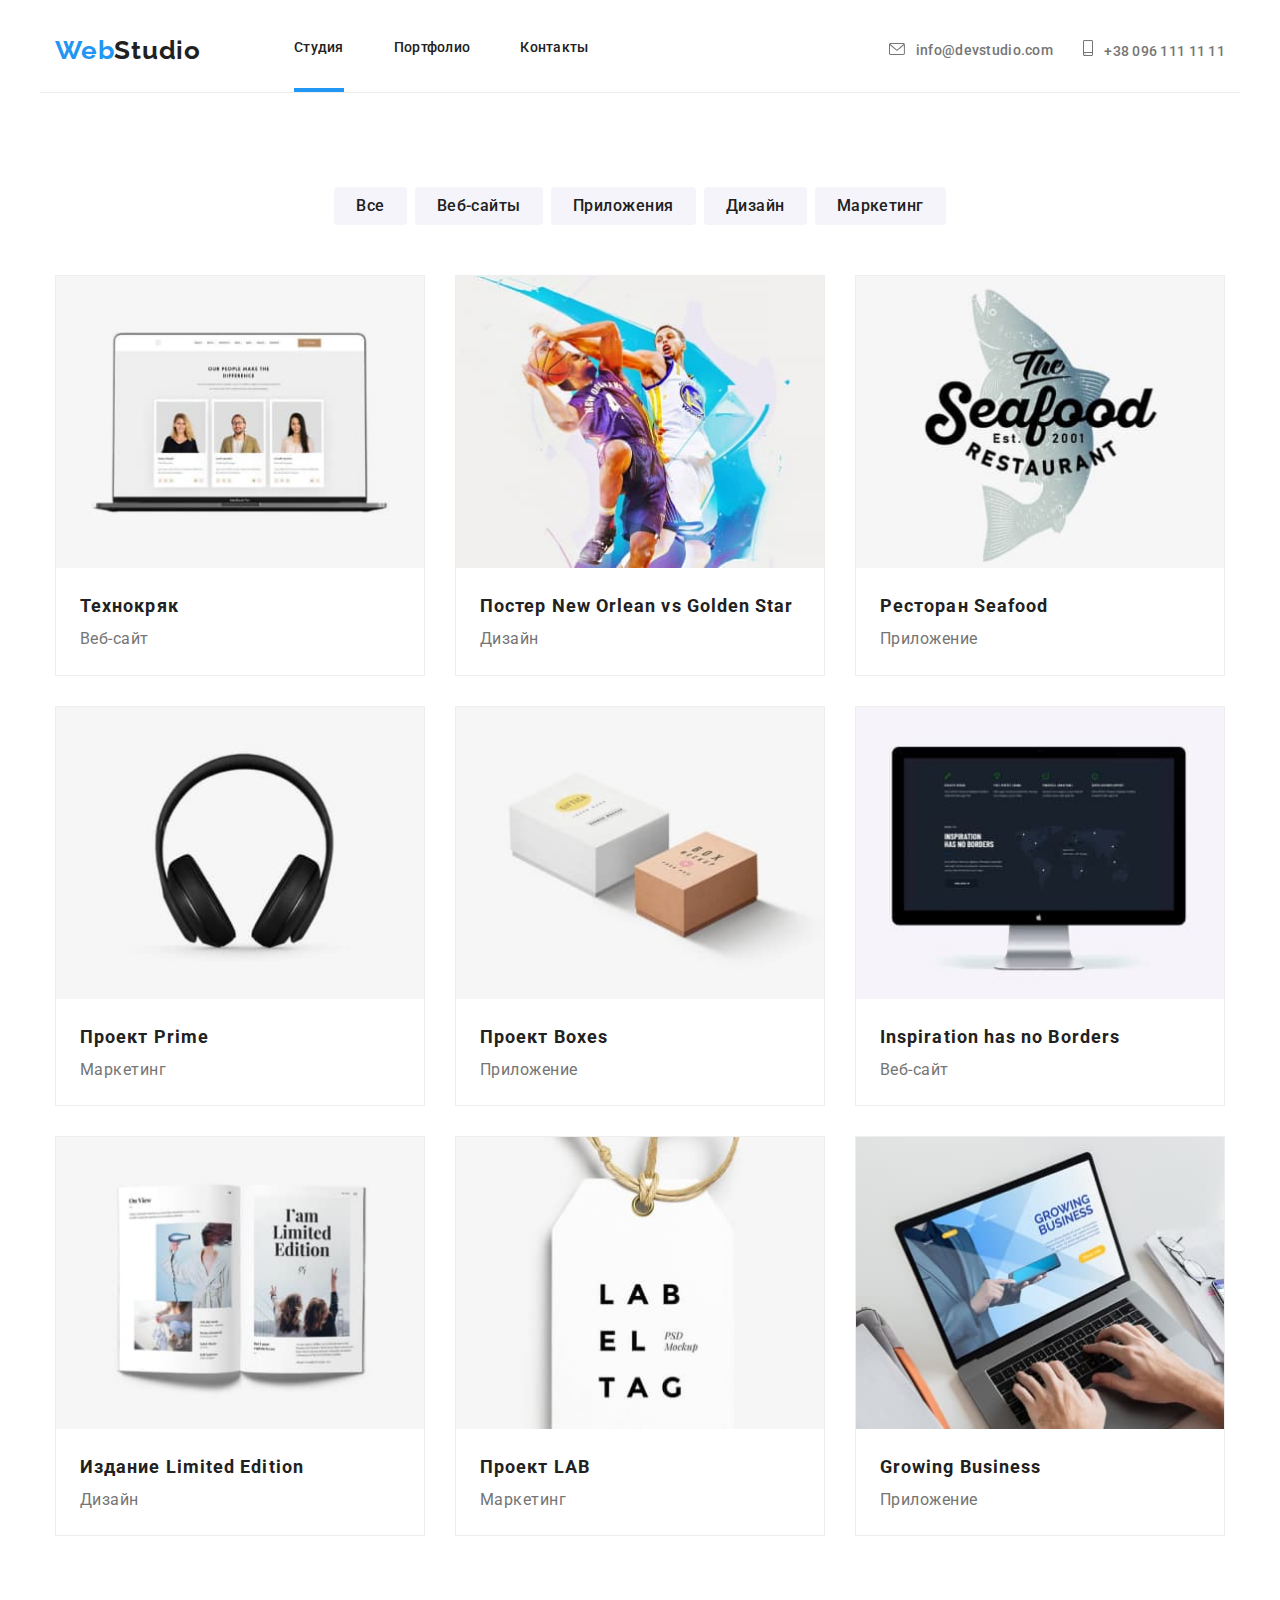
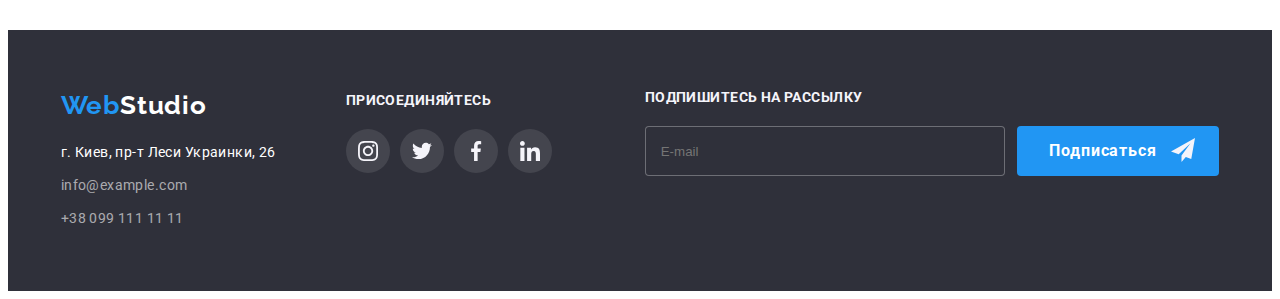
==== commit 2e587372: "Revert "fix header border"" ====
--- a/portfolio.html
+++ b/portfolio.html
@@ -23,8 +23,8 @@
 
   <body>
     <!-- -------------------Header------------------- -->
-    <header class="header">
-      <div class="header__wrap container">
+    <header class="header container">
+      <div class="header__wrap">
         <a class="logo logo--header" href="index.html">
           <span class="logo__img">Web</span>Studio</a
         >
--- a/css/main.min.css
+++ b/css/main.min.css
@@ -1,2 +1,2 @@
-p,h1,h2,h3,h4,h5,h6{margin:0px}a{text-decoration:none}button{cursor:pointer}img{display:block}:root{--main-text-color: #212121;--additional-text-color: #757575;--brand-color: #2196f3;--hover-color: #2196f3;--bgc-total: #2f303a;--bgc-additional: #ffffff;--bgc-button-portfolio: #f5f4fa}html{-webkit-box-sizing:border-box;box-sizing:border-box}*,*::before,*::after{-webkit-box-sizing:inherit;box-sizing:inherit}body{font-family:"Roboto", "Verdana", "Tahoma", sans-serif;font-style:normal;font-weight:400}main{position:relative;display:block}a{margin:0;padding:0}ul{margin:0;padding:0;list-style-type:none}img{display:block;max-width:100%;height:auto}.container{margin:0px auto;padding-left:15px;padding-right:15px;width:100%;min-width:320px}@media screen and (min-width: 480px){.container{width:480px}}@media screen and (min-width: 768px){.container{width:768px}}@media screen and (min-width: 1200px){.container{width:1200px}}.hidden{opacity:0;font-size:0px;line-height:0px;display:none;color:transparent;visibility:hidden;overflow:hidden;width:0px;height:0px}@media screen and (min-width: 768px){.current-link{color:var(--hover-color);border-bottom:4px solid var(--hover-color)}}.navigation__list,.social,.advantages__list,.wwd__list,.team__list,.clients__list,.switch,.galery,.adress{margin:0 auto;padding:0px;list-style:none}.contacts{list-style:none}.social,.social__link,.main-btn,.wwd__list,.clients__list{display:-webkit-box;display:-ms-flexbox;display:flex;-webkit-box-pack:center;-ms-flex-pack:center;justify-content:center;-webkit-box-align:center;-ms-flex-align:center;align-items:center}.logo{color:var(--main-text-color);font-family:"Raleway";font-style:normal;font-weight:700;font-size:24px;line-height:1.17;letter-spacing:.03em}@media screen and (min-width: 1200px){.logo{font-size:26px;line-height:1.19}}.logo--header{display:inherit}@media screen and (min-width: 768px){.logo--header{margin-right:84px}}@media screen and (min-width: 1200px){.logo--header{margin-right:93px}}.logo__img{display:inline-block;color:var(--brand-color)}.logo--footer{display:block;margin-bottom:20px}.logo__text--footer{color:var(--bgc-additional)}.navigation{max-width:100%;background-color:#ffffff}@media screen and (max-width: 767px){.navigation{display:none;position:fixed;top:0;left:0;right:0;bottom:0;z-index:1;padding-top:48px;padding-bottom:48px;padding-left:40px;padding-right:10px}}@media screen and (min-width: 768px){.navigation{display:-webkit-box;display:-ms-flexbox;display:flex;-webkit-box-pack:justify;-ms-flex-pack:justify;justify-content:space-between;-webkit-box-align:center;-ms-flex-align:center;align-items:center}}.navigation.is-open{display:block;height:100vh}@media screen and (max-width: 767px){.navigation__list{margin-bottom:302px}}@media screen and (min-width: 768px){.navigation__list{display:-webkit-box;display:-ms-flexbox;display:flex}}@media screen and (min-width: 768px){.navigation__item+.navigation__item{margin-left:50px}}.navigation__link{display:block;color:var(--main-text-color);-webkit-transition:color 250ms cubic-bezier(0.4, 0, 0.2, 1);transition:color 250ms cubic-bezier(0.4, 0, 0.2, 1);font-family:"Roboto";font-style:normal;font-weight:500;font-size:40px;line-height:1.17;letter-spacing:.02em}@media screen and (min-width: 768px){.navigation__link{font-size:14px;line-height:1.14;padding-top:32px;padding-right:0px;padding-left:0px;padding-bottom:32px}}.navigation__link:hover,.navigation__link:focus{color:var(--hover-color)}.navigation__link:hover::after{background-color:var(--hover-color)}@media screen and (max-width: 767px){.navigation__item:not(:last-child){margin-bottom:32px}}.social__item{width:44px;height:44px}.social__item+.social__item{margin-left:10px}.social__link{width:100%;height:100%;background-color:transparent;border-radius:50%;fill:#afb1b8;-webkit-transition:background-color 250ms cubic-bezier(0.4, 0, 0.2, 1),fill 250ms cubic-bezier(0.4, 0, 0.2, 1);transition:background-color 250ms cubic-bezier(0.4, 0, 0.2, 1),fill 250ms cubic-bezier(0.4, 0, 0.2, 1)}.social__link:hover,.social__link:focus{outline:none;background-color:#2196f3;fill:#ffffff}.social__link--color{fill:var(--bgc-button-portfolio);background-color:rgba(255,255,255,0.1);-webkit-transition:background-color 250ms cubic-bezier(0.4, 0, 0.2, 1);transition:background-color 250ms cubic-bezier(0.4, 0, 0.2, 1)}.social__link--color:hover,.social__link--color:focus{outline:none;background-color:#2196f3}.main-btn{margin:0 auto;min-width:200px;border-radius:4px;padding:10px 32px;font-family:"Roboto";font-style:normal;font-weight:700;font-size:16px;line-height:1.88;letter-spacing:.06em;background-color:var(--brand-color);color:var(--bgc-additional);cursor:pointer;border:none}.subscribe__btn{padding-right:62px}.header{min-width:320px;border-bottom:1px solid #ececec}.header__wrap{position:relative;margin:0 auto;padding-top:16px;padding-bottom:16px;display:-webkit-box;display:-ms-flexbox;display:flex;-webkit-box-pack:justify;-ms-flex-pack:justify;justify-content:space-between;-webkit-box-align:center;-ms-flex-align:center;align-items:center}@media screen and (min-width: 768px){.header__wrap{padding-top:0px;padding-bottom:0px}}@media screen and (min-width: 1200px){.header__wrap{-webkit-box-pack:start;-ms-flex-pack:start;justify-content:flex-start}}@media screen and (min-width: 768px){.header__hidepart{display:none}}.header__button{position:absolute;top:10px;right:15px;display:-webkit-inline-box;display:-ms-inline-flexbox;display:inline-flex;margin:0;padding:0;border:none;background-color:#ffffff}.header__button:hover,.header__button:focus .icon-menu{fill:var(--hover-color)}.header__button-close{display:-webkit-inline-box;display:-ms-inline-flexbox;display:inline-flex;margin:0;padding:0;border:none;background-color:#ffffff}@media screen and (min-width: 768px){.header__button-close{display:none}}.header__button-close:hover,.header__button-close:focus .icon-cross{fill:var(--hover-color)}.header__button.is-open .icon-cross{display:block}.header__button-close{position:absolute;top:10px;right:15px}@media screen and (max-width: 767px){.contacts{display:-webkit-box;display:-ms-flexbox;display:flex;-webkit-box-orient:vertical;-webkit-box-direction:reverse;-ms-flex-direction:column-reverse;flex-direction:column-reverse}}@media screen and (min-width: 768px){.contacts{margin-top:0;margin-bottom:0;margin-left:84px;margin-right:0}}@media screen and (min-width: 1200px){.contacts{display:-webkit-box;display:-ms-flexbox;display:flex;position:absolute;right:15px}}.contacts__link{font-family:"Roboto";font-style:normal;font-weight:500;font-size:12px;line-height:1.14;letter-spacing:.02em;color:#2196f3;color:var(--additional-text-color);-webkit-transition:color 250ms cubic-bezier(0.4, 0, 0.2, 1);transition:color 250ms cubic-bezier(0.4, 0, 0.2, 1)}@media screen and (max-width: 767px){.contacts__link{margin-left:40px}}@media screen and (min-width: 1200px){.contacts__link{font-size:14px}}.contacts__link:hover,.contacts__link:focus{color:var(--hover-color)}@media screen and (max-width: 767px){.contact__link--phone{display:block;font-family:"Roboto";font-style:normal;font-weight:500;font-size:34px;line-height:1.17;letter-spacing:.02em;color:#2196f3;margin:0;margin-bottom:32px}}@media screen and (max-width: 767px){.contact__link--email{display:block;font-family:"Roboto";font-style:normal;font-weight:500;font-size:24px;line-height:1.17;letter-spacing:.02em;color:#757575;margin:0;margin-bottom:64px}}.social-mobile{display:none;max-width:100%}@media screen and (max-width: 767px){.social-mobile{display:-webkit-box;display:-ms-flexbox;display:flex;-ms-flex-wrap:wrap;flex-wrap:wrap}}.social-mobile__item:first-child{padding-right:10px}.social-mobile__item:last-child{padding-left:10px}.social-mobile__item:nth-child(2){padding-left:10px;padding-right:10px;border-left:1px solid rgba(33,33,33,0.2);border-right:1px solid rgba(33,33,33,0.2)}.social-mobile__item:nth-child(3){padding-left:10px;padding-right:10px;border-right:1px solid rgba(33,33,33,0.2)}.social-mobile__link{font-family:"Roboto";font-style:normal;font-weight:500;font-size:18px;line-height:1.22;letter-spacing:.02em;color:#2196f3}@media screen and (min-width: 1200px){.contacts__item+.contacts__item{margin-left:30px}}.contacts__icon-envelope{margin-right:8px;width:16px;height:12px;fill:currentColor}@media screen and (max-width: 767px){.contacts__icon-envelope{display:none}}.contacts__icon-smartphone{width:10px;height:16px;margin-right:8px;fill:currentColor}@media screen and (max-width: 767px){.contacts__icon-smartphone{display:none}}.hero{display:block;margin:0px auto;padding-top:118px;padding-bottom:118px;text-align:center;min-width:320px;width:100%;background-repeat:no-repeat;background-position:center;background-size:cover;background-color:#c4c4c4;background-image:-webkit-gradient(linear, left top, left bottom, from(rgba(47,48,58,0.4)), to(rgba(47,48,58,0.4))),url(/images/webstudio/hero-bg/bg-mobile.jpg);background-image:linear-gradient(rgba(47,48,58,0.4), rgba(47,48,58,0.4)),url(/images/webstudio/hero-bg/bg-mobile.jpg)}@media (min-device-pixel-ratio: 2), (-webkit-min-device-pixel-ratio: 2), (min-resolution: 192dpi), (min-resolution: 2dppx){.hero .box{background-image:-webkit-gradient(linear, left top, left bottom, from(rgba(47,48,58,0.4)), to(rgba(47,48,58,0.4))),url(/images/webstudio/hero-bg/bg-mobile-2x.jpg);background-image:linear-gradient(rgba(47,48,58,0.4), rgba(47,48,58,0.4)),url(/images/webstudio/hero-bg/bg-mobile-2x.jpg)}}@media screen and (min-width: 768px){.hero{background-image:-webkit-gradient(linear, left top, left bottom, from(rgba(47,48,58,0.4)), to(rgba(47,48,58,0.4))),url(/images/webstudio/hero-bg/bg-tablet.jpg);background-image:linear-gradient(rgba(47,48,58,0.4), rgba(47,48,58,0.4)),url(/images/webstudio/hero-bg/bg-tablet.jpg)}}@media screen and (min-width: 768px) and (min-device-pixel-ratio: 2), screen and (min-width: 768px) and (-webkit-min-device-pixel-ratio: 2), screen and (min-width: 768px) and (min-resolution: 192dpi), screen and (min-width: 768px) and (min-resolution: 2dppx){.hero .box{background-image:-webkit-gradient(linear, left top, left bottom, from(rgba(47,48,58,0.4)), to(rgba(47,48,58,0.4))),url(/images/webstudio/hero-bg/bg-tablet-2x.jpg);background-image:linear-gradient(rgba(47,48,58,0.4), rgba(47,48,58,0.4)),url(/images/webstudio/hero-bg/bg-tablet-2x.jpg)}}@media screen and (min-width: 1200px){.hero{background-image:-webkit-gradient(linear, left top, left bottom, from(rgba(47,48,58,0.4)), to(rgba(47,48,58,0.4))),url(/images/webstudio/hero-bg/bg-desktop.jpg);background-image:linear-gradient(rgba(47,48,58,0.4), rgba(47,48,58,0.4)),url(/images/webstudio/hero-bg/bg-desktop.jpg)}}@media screen and (min-width: 1200px) and (min-device-pixel-ratio: 2), screen and (min-width: 1200px) and (-webkit-min-device-pixel-ratio: 2), screen and (min-width: 1200px) and (min-resolution: 192dpi), screen and (min-width: 1200px) and (min-resolution: 2dppx){.hero .box{background-image:-webkit-gradient(linear, left top, left bottom, from(rgba(47,48,58,0.4)), to(rgba(47,48,58,0.4))),url(/images/webstudio/hero-bg/bg-desktop-2x.jpg);background-image:linear-gradient(rgba(47,48,58,0.4), rgba(47,48,58,0.4)),url(/images/webstudio/hero-bg/bg-desktop-2x.jpg)}}@media screen and (min-width: 1200px){.hero{padding-top:200px;padding-bottom:200px;max-width:1600px}}.hero__title{margin:0px auto;margin-bottom:30px;text-align:center;text-transform:uppercase;color:#ffffff;color:var(--bgc-additional);font-family:"Roboto";font-style:normal;font-weight:900;font-size:26px;line-height:1.61;letter-spacing:.06em}@media screen and (min-width: 1200px){.hero__title{font-family:"Roboto";font-style:normal;font-weight:900;font-size:44px;line-height:1.36;letter-spacing:.06em}}.advantages{padding-top:60px;padding-bottom:60px;text-align:center}@media screen and (min-width: 1200px){.advantages{padding-top:94px;padding-bottom:94px}}.advantages__list{margin:-15px}@media screen and (min-width: 768px){.advantages__list{display:-webkit-box;display:-ms-flexbox;display:flex;-ms-flex-wrap:wrap;flex-wrap:wrap;-webkit-box-pack:center;-ms-flex-pack:center;justify-content:center}}.advantages__item{margin:15px}@media screen and (min-width: 768px){.advantages__item{width:calc((100% - 60px) / 2)}}@media screen and (min-width: 1200px){.advantages__item{width:calc((100% - 120px) / 4)}}.advantages__wrap{margin-bottom:30px;padding-top:25px;padding-bottom:25px;text-align:center;background-color:#f5f4fa;border-radius:4px}.advantages__title{margin-bottom:10px;font-family:"Roboto";font-style:normal;font-weight:700;font-size:14px;line-height:1.14;letter-spacing:.03em;text-align:center;text-transform:uppercase;color:#212121}@media screen and (min-width: 1200px){.advantages__title{font-family:"Roboto";font-style:normal;font-weight:700;font-size:14px;line-height:1.17;letter-spacing:.03em;text-align:start}}.advantages__desctiption{font-family:"Roboto";font-style:normal;font-weight:400;font-size:14px;line-height:1.71;letter-spacing:.03em;text-align:start;color:var(--additional-text-color)}.wwd{display:none}.wwd__box{padding-bottom:94px}.wwd__title{margin-bottom:50px;text-align:center;font-family:"Roboto";font-style:normal;font-weight:700;font-size:36px;line-height:1.17;letter-spacing:.03em;color:var(--main-text-color)}@media screen and (min-width: 1200px){.wwd{display:contents}}.wwd__item+.wwd__item{margin-left:30px}.wwd__wrap{position:relative}.wwd__image{width:370px}.wwd__description{position:absolute;bottom:0;width:100%;padding-top:27px;padding-bottom:27px;text-align:center;font-family:"Roboto";font-style:normal;font-weight:700;font-size:14px;line-height:1.14;letter-spacing:.03em;text-transform:uppercase;color:#ffffff;background-color:rgba(47,48,58,0.8)}.team{padding-top:60px;padding-bottom:60px;background-color:#f5f4fa}@media screen and (min-width: 1200px){.team{padding-top:94px;padding-bottom:94px}}.team__title{display:block;margin-bottom:30px;text-align:center;color:var(--main-text-color);font-family:"Roboto";font-style:normal;font-weight:700;font-size:28px;line-height:1.18;letter-spacing:.03em}@media screen and (min-width: 1200px){.team__title{font-size:36px}}.team__list{margin:-15px;display:-webkit-box;display:-ms-flexbox;display:flex;-ms-flex-wrap:wrap;flex-wrap:wrap;-webkit-box-pack:center;-ms-flex-pack:center;justify-content:center}.team__item{width:100%;margin:15px}@media screen and (min-width: 768px){.team__item{width:calc((100% - 60px) / 2)}}@media screen and (min-width: 1200px){.team__item{width:calc((100% - 120px) / 4)}}.team__photo{width:100%}.team__wrap{padding-top:30px;padding-bottom:30px;background-color:#ffffff;-webkit-box-shadow:0px 1px 3px rgba(0,0,0,0.12),0px 1px 1px rgba(0,0,0,0.14),0px 2px 1px rgba(0,0,0,0.2);box-shadow:0px 1px 3px rgba(0,0,0,0.12),0px 1px 1px rgba(0,0,0,0.14),0px 2px 1px rgba(0,0,0,0.2)}.team__name{margin-bottom:10px;text-align:center;color:var(--main-text-color);font-family:"Roboto";font-style:normal;font-weight:500;font-size:16px;line-height:1.19;letter-spacing:.03em}@media screen and (min-width: 1200px){.team__name{font-weight:700}}.team__position{margin-bottom:16px;text-align:center;color:var(--additional-text-color);font-family:"Roboto";font-style:normal;font-weight:400;font-size:16px;line-height:1.19;letter-spacing:.03em}.clients{padding-top:60px;padding-bottom:60px;text-align:center}@media screen and (min-width: 1200px){.clients{padding-top:94px;padding-bottom:94px}}.clients__title{margin-bottom:30px;display:inline-block;text-align:center;color:var(--main-text-color);font-family:"Roboto";font-style:normal;font-weight:700;font-size:28px;line-height:1.17;letter-spacing:.03em}@media screen and (min-width: 1200px){.clients__title{font-size:36px;margin-bottom:50px}}.clients__list{margin:-15px;-ms-flex-wrap:wrap;flex-wrap:wrap}.clients__item{width:calc((100% - 60px) / 2);height:92px;margin:15px}@media screen and (min-width: 768px){.clients__item{width:calc((100% - 90px) / 3)}}@media screen and (min-width: 1200px){.clients__item{width:calc((100% - 180px) / 6)}}.clients__link{display:block;padding-top:16px;padding-bottom:16px;border:1px solid #afb1b8;border-radius:4px;cursor:pointer;color:#afb1b8;-webkit-transition:border 250ms cubic-bezier(0.4, 0, 0.2, 1),color 250ms cubic-bezier(0.4, 0, 0.2, 1);transition:border 250ms cubic-bezier(0.4, 0, 0.2, 1),color 250ms cubic-bezier(0.4, 0, 0.2, 1)}.clients__link:hover,.clients__link:focus{outline:none;border:1px solid var(--hover-color);color:var(--hover-color)}.clients__icon{width:106px;height:60px;fill:currentColor}.portfolio{padding-top:60px;padding-bottom:60px}@media screen and (min-width: 1200px){.portfolio{padding-top:94px;padding-bottom:94px}}.switch{margin-bottom:40px;display:-webkit-box;display:-ms-flexbox;display:flex;-ms-flex-wrap:wrap;flex-wrap:wrap;-webkit-box-pack:start;-ms-flex-pack:start;justify-content:start}@media screen and (min-width: 768px){.switch{margin-bottom:30px;-ms-flex-wrap:nowrap;flex-wrap:nowrap;-webkit-box-pack:center;-ms-flex-pack:center;justify-content:center}}@media screen and (min-width: 1200px){.switch{margin-bottom:50px}}.switch__item:not(:last-child){margin-right:8px}@media screen and (max-width: 767px){.switch__item:nth-child(-n+3){margin-bottom:15px}}.switch__btn{padding-top:6px;padding-bottom:6px;padding-left:22px;padding-right:22px;border:none;border-radius:4px;text-align:center;font-family:"Roboto";font-style:normal;font-weight:500;font-size:16px;line-height:1.63;letter-spacing:.03em;color:var(--main-text-color);background-color:var(--bgc-button-portfolio);-webkit-transition:color 250ms cubic-bezier(0.4, 0, 0.2, 1),background-color 250ms cubic-bezier(0.4, 0, 0.2, 1);transition:color 250ms cubic-bezier(0.4, 0, 0.2, 1),background-color 250ms cubic-bezier(0.4, 0, 0.2, 1)}.switch__btn:focus,.switch__btn:hover{background-color:var(--hover-color);color:var(--bgc-additional);outline:none}.galery{display:-webkit-box;display:-ms-flexbox;display:flex;-ms-flex-wrap:wrap;flex-wrap:wrap;-webkit-box-pack:start;-ms-flex-pack:start;justify-content:flex-start;margin:-15px}.galery__item{margin:15px;width:100%;border:1px solid #eeeeee;-webkit-transition:-webkit-box-shadow 250ms cubic-bezier(0.4, 0, 0.2, 1);transition:-webkit-box-shadow 250ms cubic-bezier(0.4, 0, 0.2, 1);transition:box-shadow 250ms cubic-bezier(0.4, 0, 0.2, 1);transition:box-shadow 250ms cubic-bezier(0.4, 0, 0.2, 1), -webkit-box-shadow 250ms cubic-bezier(0.4, 0, 0.2, 1)}.galery__item:hover{-webkit-box-shadow:0px 1px 1px rgba(0,0,0,0.12),0px 4px 4px rgba(0,0,0,0.06),1px 4px 6px rgba(0,0,0,0.16);box-shadow:0px 1px 1px rgba(0,0,0,0.12),0px 4px 4px rgba(0,0,0,0.06),1px 4px 6px rgba(0,0,0,0.16)}@media screen and (min-width: 768px){.galery__item{width:calc((100% - 60px) / 2)}}@media screen and (min-width: 1200px){.galery__item{width:calc((100% - 90px) / 3)}}.galery__thumb{position:relative;overflow:hidden}.galery__image{display:block;width:100%}.galery__description{position:absolute;bottom:0;-webkit-transform:translateY(100%);transform:translateY(100%);opacity:0;-webkit-transition:opacity 250ms cubic-bezier(0.4, 0, 0.2, 1),-webkit-transform 250ms cubic-bezier(0.4, 0, 0.2, 1);transition:opacity 250ms cubic-bezier(0.4, 0, 0.2, 1),-webkit-transform 250ms cubic-bezier(0.4, 0, 0.2, 1);transition:transform 250ms cubic-bezier(0.4, 0, 0.2, 1),opacity 250ms cubic-bezier(0.4, 0, 0.2, 1);transition:transform 250ms cubic-bezier(0.4, 0, 0.2, 1),opacity 250ms cubic-bezier(0.4, 0, 0.2, 1),-webkit-transform 250ms cubic-bezier(0.4, 0, 0.2, 1);overflow:hidden;width:100%;height:100%;padding-top:63px;padding-bottom:63px;padding-left:24px;padding-right:24px;font-family:"Roboto";font-style:normal;font-weight:400;font-size:18px;line-height:1.55;letter-spacing:.03em;color:var(--bgc-additional);background-color:rgba(33,150,243,0.9)}.galery__info{padding-top:20px;padding-bottom:20px;padding-left:24px;padding-right:24px}.galery__item:hover .galery__description,.galery__info{-webkit-transform:translateY(0);transform:translateY(0);opacity:1}.galery__title{font-family:"Roboto";font-style:normal;font-weight:700;font-size:18px;line-height:2;letter-spacing:.06em;color:var(--main-text-color)}.galery__type{font-family:"Roboto";font-style:normal;font-weight:400;font-size:16px;line-height:1.88;letter-spacing:.03em;color:var(--additional-text-color)}.footer{margin:0px auto;padding-top:60px;padding-bottom:60px;background-color:var(--bgc-total);min-width:320px}@media screen and (max-width: 1199px){.footer{text-align:center}}@media screen and (min-width: 768px){.footer__wrap{display:-webkit-box;display:-ms-flexbox;display:flex;-ms-flex-wrap:wrap;flex-wrap:wrap;-webkit-box-pack:center;-ms-flex-pack:center;justify-content:center}}@media screen and (min-width: 1200px){.footer__wrap{-webkit-box-pack:justify;-ms-flex-pack:justify;justify-content:space-between}}.adress__item:not(:last-child){margin-bottom:9px}@media screen and (max-width: 1199px){.footer__top{display:block;margin-bottom:60px}}.adress__map{font-family:"Roboto";font-style:normal;font-weight:400;font-size:14px;line-height:1.71;letter-spacing:.03em;color:var(--bgc-additional)}.adress__contacts{font-family:"Roboto";font-style:normal;font-weight:400;font-size:14px;line-height:1.71;letter-spacing:.03em;color:rgba(255,255,255,0.6)}@media screen and (min-width: 768px){.footer-mid{margin-left:165px}}@media screen and (min-width: 1200px){.footer-mid{margin-left:70px;margin-right:93px}}.footer-mid__title{display:inline-block;margin-bottom:20px;font-family:"Roboto";font-style:normal;font-weight:700;font-size:14px;line-height:1.14;letter-spacing:.03em;text-transform:uppercase;color:var(--bgc-button-portfolio)}.footer-mid__item{width:44px;height:44px}.footer-mid__item+.footer-mid__item{margin-left:10px}@media screen and (max-width: 767px){.social__item--footer{display:block;margin-bottom:60px}}.footer-subscribe{fill:black}.footer-subscribe__label{display:block;margin-bottom:20px;font-family:"Roboto";font-style:normal;font-weight:700;font-size:14px;line-height:1.14;letter-spacing:.03em;text-transform:uppercase;color:var(--bgc-button-portfolio)}.user-email-input{width:360px;height:50px;padding:15px;color:var(--bgc-button-portfolio);border:1px solid rgba(255,255,255,0.3);border-radius:4px;background-color:var(--bgc-total)}@media screen and (max-width: 767px){.user-email-input{margin-bottom:20px;width:100%;max-width:450px}}@media screen and (min-width: 768px) and (max-width: 1199px){.user-email-input{width:450px;margin-bottom:20px}}@media screen and (min-width: 1200px){.user-email-input{margin-right:12px}}.subscribe{position:relative;display:-webkit-box;display:-ms-flexbox;display:flex;text-align:center}@media screen and (max-width: 768px){.subscribe{display:-webkit-box;display:-ms-flexbox;display:flex;-ms-flex-wrap:wrap;flex-wrap:wrap;-webkit-box-pack:center;-ms-flex-pack:center;justify-content:center}}@media screen and (max-width: 1199px){.subscribe{-webkit-box-orient:vertical;-webkit-box-direction:normal;-ms-flex-direction:column;flex-direction:column;-webkit-box-align:center;-ms-flex-align:center;align-items:center}}.subscribe__wrap{position:relative;display:-webkit-box;display:-ms-flexbox;display:flex}.subscribe__icon{position:absolute;top:0;right:0;-webkit-transform:translate(-100%, 50%);transform:translate(-100%, 50%);fill:var(--bgc-button-portfolio)}.backdrop{position:fixed;top:0;left:0;width:100vw;height:100vh;background-color:rgba(0,0,0,0.2);opacity:1;-webkit-transition:opacity 500ms;transition:opacity 500ms}.backdrop.is-hidden{opacity:0;visibility:none;pointer-events:none}.modal-main{position:fixed;top:50%;left:50%;-webkit-transform:translate(-50%, -50%);transform:translate(-50%, -50%);width:calc(100% - 30px);max-width:450px;padding:40px;background:#ffffff;-webkit-box-shadow:0px 1px 3px rgba(0,0,0,0.12),0px 1px 1px rgba(0,0,0,0.14),0px 2px 1px rgba(0,0,0,0.2);box-shadow:0px 1px 3px rgba(0,0,0,0.12),0px 1px 1px rgba(0,0,0,0.14),0px 2px 1px rgba(0,0,0,0.2);border-radius:4px}@media screen and (min-width: 1200px){.modal-main{max-width:none;width:528px}}.modal-close-link{position:absolute;top:8px;right:8px;display:block;width:30px;height:30px;border-radius:50%;border:1px solid rgba(0,0,0,0.1)}.modal-close-link:hover .modal-close-icon{fill:var(--hover-color)}.modal-close-icon{position:absolute;top:5px;right:5px;width:18px;height:18px;-webkit-transition:fill 250ms cubic-bezier(0.4, 0, 0.2, 1);transition:fill 250ms cubic-bezier(0.4, 0, 0.2, 1)}.modal-user-title{display:block;margin-bottom:12px;font-family:"Roboto";font-style:normal;font-weight:700;font-size:20px;line-height:1.15;letter-spacing:.03em;color:var(--main-text-color)}.lable{display:block;margin-bottom:4px;font-family:"Roboto";font-style:normal;font-weight:500;font-size:12px;line-height:1.17;letter-spacing:.01em;color:#757575}.input-container{margin-bottom:10px}.input-container:last-child{margin-bottom:20px}.input-wrap{position:relative}.input{display:block;width:100%;height:40px;padding-left:30px;margin-bottom:10px;font-family:"Roboto";font-style:normal;font-weight:500;font-size:16px;line-height:1.15;letter-spacing:.03em;color:#212121;outline:none;border:1px solid rgba(33,33,33,0.2);border-radius:4px;-webkit-transition:border 250ms cubic-bezier(0.4, 0, 0.2, 1);transition:border 250ms cubic-bezier(0.4, 0, 0.2, 1)}.input:hover,.input:focus,.user-comments-area:hover,.user-comments-area:focus{border:1px solid var(--hover-color);border-radius:4px}.input-wrap:hover .input-icon{fill:var(--hover-color)}.input:focus+.input-icon{fill:var(--hover-color)}.input-icon{position:absolute;left:10px;top:50%;-webkit-transform:translateY(-50%);transform:translateY(-50%);fill:var(--main-text-color)}.user-comments-area{width:100%;height:120px;resize:none;padding:12px 16px;outline:none;border:1px solid rgba(33,33,33,0.2);border-radius:4px}.user-comments-area::-webkit-input-placeholder{font-family:"Roboto";font-style:normal;font-weight:500;font-size:12px;line-height:1.17;letter-spacing:.01em;color:rgba(117,117,117,0.5)}.user-comments-area:-ms-input-placeholder{font-family:"Roboto";font-style:normal;font-weight:500;font-size:12px;line-height:1.17;letter-spacing:.01em;color:rgba(117,117,117,0.5)}.user-comments-area::-ms-input-placeholder{font-family:"Roboto";font-style:normal;font-weight:500;font-size:12px;line-height:1.17;letter-spacing:.01em;color:rgba(117,117,117,0.5)}.user-comments-area::placeholder{font-family:"Roboto";font-style:normal;font-weight:500;font-size:12px;line-height:1.17;letter-spacing:.01em;color:rgba(117,117,117,0.5)}.modal-checkbox{margin-bottom:30px;display:-webkit-box;display:-ms-flexbox;display:flex;-webkit-box-align:center;-ms-flex-align:center;align-items:center}.icon-vector{position:absolute;top:0;left:0;z-index:1;border-radius:2px}@media screen and (min-width: 1200px){.icon-vector{-webkit-transform:translateY(20%);transform:translateY(20%)}}.icon-border{position:absolute;top:0;left:0;display:-webkit-box;display:-ms-flexbox;display:flex;-webkit-box-align:center;-ms-flex-align:center;align-items:center;-webkit-box-pack:center;-ms-flex-pack:center;justify-content:center;width:16px;height:16px;border:2px solid #212121;border-radius:2px}@media screen and (min-width: 1200px){.icon-border{-webkit-transform:translateY(20%);transform:translateY(20%)}}.accept{display:-webkit-box;display:-ms-flexbox;display:flex;-webkit-box-pack:center;-ms-flex-pack:center;justify-content:center;-webkit-box-align:center;-ms-flex-align:center;align-items:center;position:relative;font-family:"Roboto";font-style:normal;font-weight:500;font-size:14px;line-height:1.71;letter-spacing:.03em;color:var(--additional-text-color)}.input-check{position:absolute}.icon-vector{width:16px;height:16px;fill:transparent}.input-check:checked+.icon-border{background-color:#2196f3;border:none}.input-check:checked+.icon-vector{background-color:#2196f3;fill:#ffffff}.policy-text{padding-left:25px;font-family:"Roboto";font-style:normal;font-weight:400;font-size:12px;line-height:1.17;letter-spacing:.03em}@media screen and (min-width: 1200px){.policy-text{font-size:14px;line-height:1.71}}.policy{margin-left:4px;-webkit-text-decoration-line:underline;text-decoration-line:underline;font-family:"Roboto";font-style:normal;font-weight:400;font-size:12px;line-height:1.17;letter-spacing:.03em;color:var(--hover-color)}@media screen and (min-width: 1200px){.policy{font-size:14px;line-height:1.71}}.button-modal-send{display:-webkit-box;display:-ms-flexbox;display:flex;-webkit-box-align:center;-ms-flex-align:center;align-items:center;-webkit-box-pack:center;-ms-flex-pack:center;justify-content:center;margin:0 auto;width:200px;height:50px;font-family:"Roboto";font-style:normal;font-weight:700;font-size:16px;line-height:1.87;letter-spacing:.06em;color:#ffffff;background-color:#188ce8;-webkit-box-shadow:0px 4px 4px rgba(0,0,0,0.15);box-shadow:0px 4px 4px rgba(0,0,0,0.15);border-radius:4px;border:none}
+p,h1,h2,h3,h4,h5,h6{margin:0px}a{text-decoration:none}button{cursor:pointer}img{display:block}:root{--main-text-color: #212121;--additional-text-color: #757575;--brand-color: #2196f3;--hover-color: #2196f3;--bgc-total: #2f303a;--bgc-additional: #ffffff;--bgc-button-portfolio: #f5f4fa}html{-webkit-box-sizing:border-box;box-sizing:border-box}*,*::before,*::after{-webkit-box-sizing:inherit;box-sizing:inherit}body{font-family:"Roboto", "Verdana", "Tahoma", sans-serif;font-style:normal;font-weight:400}main{position:relative;display:block}a{margin:0;padding:0}ul{margin:0;padding:0;list-style-type:none}img{display:block;max-width:100%;height:auto}.container{margin:0px auto;padding-left:15px;padding-right:15px;width:100%;min-width:320px}@media screen and (min-width: 480px){.container{width:480px}}@media screen and (min-width: 768px){.container{width:768px}}@media screen and (min-width: 1200px){.container{width:1200px}}.hidden{opacity:0;font-size:0px;line-height:0px;display:none;color:transparent;visibility:hidden;overflow:hidden;width:0px;height:0px}@media screen and (min-width: 768px){.current-link{color:var(--hover-color);border-bottom:4px solid var(--hover-color)}}.navigation__list,.social,.advantages__list,.wwd__list,.team__list,.clients__list,.switch,.galery,.adress{margin:0 auto;padding:0px;list-style:none}.contacts{list-style:none}.social,.social__link,.main-btn,.wwd__list,.clients__list{display:-webkit-box;display:-ms-flexbox;display:flex;-webkit-box-pack:center;-ms-flex-pack:center;justify-content:center;-webkit-box-align:center;-ms-flex-align:center;align-items:center}.logo{color:var(--main-text-color);font-family:"Raleway";font-style:normal;font-weight:700;font-size:24px;line-height:1.17;letter-spacing:.03em}@media screen and (min-width: 1200px){.logo{font-size:26px;line-height:1.19}}.logo--header{display:inherit}@media screen and (min-width: 768px){.logo--header{margin-right:84px}}@media screen and (min-width: 1200px){.logo--header{margin-right:93px}}.logo__img{display:inline-block;color:var(--brand-color)}.logo--footer{display:block;margin-bottom:20px}.logo__text--footer{color:var(--bgc-additional)}.navigation{max-width:100%;background-color:#ffffff}@media screen and (max-width: 767px){.navigation{display:none;position:fixed;top:0;left:0;right:0;bottom:0;z-index:1;padding-top:48px;padding-bottom:48px;padding-left:40px;padding-right:10px}}@media screen and (min-width: 768px){.navigation{display:-webkit-box;display:-ms-flexbox;display:flex;-webkit-box-pack:justify;-ms-flex-pack:justify;justify-content:space-between;-webkit-box-align:center;-ms-flex-align:center;align-items:center}}.navigation.is-open{display:block;height:100vh}@media screen and (max-width: 767px){.navigation__list{margin-bottom:302px}}@media screen and (min-width: 768px){.navigation__list{display:-webkit-box;display:-ms-flexbox;display:flex}}@media screen and (min-width: 768px){.navigation__item+.navigation__item{margin-left:50px}}.navigation__link{display:block;color:var(--main-text-color);-webkit-transition:color 250ms cubic-bezier(0.4, 0, 0.2, 1);transition:color 250ms cubic-bezier(0.4, 0, 0.2, 1);font-family:"Roboto";font-style:normal;font-weight:500;font-size:40px;line-height:1.17;letter-spacing:.02em}@media screen and (min-width: 768px){.navigation__link{font-size:14px;line-height:1.14;padding-top:32px;padding-right:0px;padding-left:0px;padding-bottom:32px}}.navigation__link:hover,.navigation__link:focus{color:var(--hover-color)}.navigation__link:hover::after{background-color:var(--hover-color)}@media screen and (max-width: 767px){.navigation__item:not(:last-child){margin-bottom:32px}}.social__item{width:44px;height:44px}.social__item+.social__item{margin-left:10px}.social__link{width:100%;height:100%;background-color:transparent;border-radius:50%;fill:#afb1b8;-webkit-transition:background-color 250ms cubic-bezier(0.4, 0, 0.2, 1),fill 250ms cubic-bezier(0.4, 0, 0.2, 1);transition:background-color 250ms cubic-bezier(0.4, 0, 0.2, 1),fill 250ms cubic-bezier(0.4, 0, 0.2, 1)}.social__link:hover,.social__link:focus{outline:none;background-color:#2196f3;fill:#ffffff}.social__link--color{fill:var(--bgc-button-portfolio);background-color:rgba(255,255,255,0.1);-webkit-transition:background-color 250ms cubic-bezier(0.4, 0, 0.2, 1);transition:background-color 250ms cubic-bezier(0.4, 0, 0.2, 1)}.social__link--color:hover,.social__link--color:focus{outline:none;background-color:#2196f3}.main-btn{margin:0 auto;min-width:200px;border-radius:4px;padding:10px 32px;font-family:"Roboto";font-style:normal;font-weight:700;font-size:16px;line-height:1.88;letter-spacing:.06em;background-color:var(--brand-color);color:var(--bgc-additional);cursor:pointer;border:none}.subscribe__btn{padding-right:62px}.header{position:relative;min-width:320px;border-bottom:1px solid #ececec}.header__wrap{margin:0 auto;padding-top:16px;padding-bottom:16px;display:-webkit-box;display:-ms-flexbox;display:flex;-webkit-box-pack:justify;-ms-flex-pack:justify;justify-content:space-between;-webkit-box-align:center;-ms-flex-align:center;align-items:center}@media screen and (min-width: 768px){.header__wrap{padding-top:0px;padding-bottom:0px}}@media screen and (min-width: 1200px){.header__wrap{-webkit-box-pack:start;-ms-flex-pack:start;justify-content:flex-start}}@media screen and (min-width: 768px){.header__hidepart{display:none}}.header__button{position:absolute;top:10px;right:15px;display:-webkit-inline-box;display:-ms-inline-flexbox;display:inline-flex;margin:0;padding:0;border:none;background-color:#ffffff}.header__button:hover,.header__button:focus .icon-menu{fill:var(--hover-color)}.header__button-close{display:-webkit-inline-box;display:-ms-inline-flexbox;display:inline-flex;margin:0;padding:0;border:none;background-color:#ffffff}@media screen and (min-width: 768px){.header__button-close{display:none}}.header__button-close:hover,.header__button-close:focus .icon-cross{fill:var(--hover-color)}.header__button.is-open .icon-cross{display:block}.header__button-close{position:absolute;top:10px;right:15px}@media screen and (max-width: 767px){.contacts{display:-webkit-box;display:-ms-flexbox;display:flex;-webkit-box-orient:vertical;-webkit-box-direction:reverse;-ms-flex-direction:column-reverse;flex-direction:column-reverse}}@media screen and (min-width: 768px){.contacts{margin-top:0;margin-bottom:0;margin-left:84px;margin-right:0}}@media screen and (min-width: 1200px){.contacts{display:-webkit-box;display:-ms-flexbox;display:flex;position:absolute;right:15px}}.contacts__link{font-family:"Roboto";font-style:normal;font-weight:500;font-size:12px;line-height:1.14;letter-spacing:.02em;color:#2196f3;color:var(--additional-text-color);-webkit-transition:color 250ms cubic-bezier(0.4, 0, 0.2, 1);transition:color 250ms cubic-bezier(0.4, 0, 0.2, 1)}@media screen and (max-width: 767px){.contacts__link{margin-left:40px}}@media screen and (min-width: 1200px){.contacts__link{font-size:14px}}.contacts__link:hover,.contacts__link:focus{color:var(--hover-color)}@media screen and (max-width: 767px){.contact__link--phone{display:block;font-family:"Roboto";font-style:normal;font-weight:500;font-size:34px;line-height:1.17;letter-spacing:.02em;color:#2196f3;margin:0;margin-bottom:32px}}@media screen and (max-width: 767px){.contact__link--email{display:block;font-family:"Roboto";font-style:normal;font-weight:500;font-size:24px;line-height:1.17;letter-spacing:.02em;color:#757575;margin:0;margin-bottom:64px}}.social-mobile{display:none;max-width:100%}@media screen and (max-width: 767px){.social-mobile{display:-webkit-box;display:-ms-flexbox;display:flex;-ms-flex-wrap:wrap;flex-wrap:wrap}}.social-mobile__item:first-child{padding-right:10px}.social-mobile__item:last-child{padding-left:10px}.social-mobile__item:nth-child(2){padding-left:10px;padding-right:10px;border-left:1px solid rgba(33,33,33,0.2);border-right:1px solid rgba(33,33,33,0.2)}.social-mobile__item:nth-child(3){padding-left:10px;padding-right:10px;border-right:1px solid rgba(33,33,33,0.2)}.social-mobile__link{font-family:"Roboto";font-style:normal;font-weight:500;font-size:18px;line-height:1.22;letter-spacing:.02em;color:#2196f3}@media screen and (min-width: 1200px){.contacts__item+.contacts__item{margin-left:30px}}.contacts__icon-envelope{margin-right:8px;width:16px;height:12px;fill:currentColor}@media screen and (max-width: 767px){.contacts__icon-envelope{display:none}}.contacts__icon-smartphone{width:10px;height:16px;margin-right:8px;fill:currentColor}@media screen and (max-width: 767px){.contacts__icon-smartphone{display:none}}.hero{display:block;margin:0px auto;padding-top:118px;padding-bottom:118px;text-align:center;min-width:320px;width:100%;background-repeat:no-repeat;background-position:center;background-size:cover;background-color:#c4c4c4;background-image:-webkit-gradient(linear, left top, left bottom, from(rgba(47,48,58,0.4)), to(rgba(47,48,58,0.4))),url(/images/webstudio/hero-bg/bg-mobile.jpg);background-image:linear-gradient(rgba(47,48,58,0.4), rgba(47,48,58,0.4)),url(/images/webstudio/hero-bg/bg-mobile.jpg)}@media (min-device-pixel-ratio: 2), (-webkit-min-device-pixel-ratio: 2), (min-resolution: 192dpi), (min-resolution: 2dppx){.hero .box{background-image:-webkit-gradient(linear, left top, left bottom, from(rgba(47,48,58,0.4)), to(rgba(47,48,58,0.4))),url(/images/webstudio/hero-bg/bg-mobile-2x.jpg);background-image:linear-gradient(rgba(47,48,58,0.4), rgba(47,48,58,0.4)),url(/images/webstudio/hero-bg/bg-mobile-2x.jpg)}}@media screen and (min-width: 768px){.hero{background-image:-webkit-gradient(linear, left top, left bottom, from(rgba(47,48,58,0.4)), to(rgba(47,48,58,0.4))),url(/images/webstudio/hero-bg/bg-tablet.jpg);background-image:linear-gradient(rgba(47,48,58,0.4), rgba(47,48,58,0.4)),url(/images/webstudio/hero-bg/bg-tablet.jpg)}}@media screen and (min-width: 768px) and (min-device-pixel-ratio: 2), screen and (min-width: 768px) and (-webkit-min-device-pixel-ratio: 2), screen and (min-width: 768px) and (min-resolution: 192dpi), screen and (min-width: 768px) and (min-resolution: 2dppx){.hero .box{background-image:-webkit-gradient(linear, left top, left bottom, from(rgba(47,48,58,0.4)), to(rgba(47,48,58,0.4))),url(/images/webstudio/hero-bg/bg-tablet-2x.jpg);background-image:linear-gradient(rgba(47,48,58,0.4), rgba(47,48,58,0.4)),url(/images/webstudio/hero-bg/bg-tablet-2x.jpg)}}@media screen and (min-width: 1200px){.hero{background-image:-webkit-gradient(linear, left top, left bottom, from(rgba(47,48,58,0.4)), to(rgba(47,48,58,0.4))),url(/images/webstudio/hero-bg/bg-desktop.jpg);background-image:linear-gradient(rgba(47,48,58,0.4), rgba(47,48,58,0.4)),url(/images/webstudio/hero-bg/bg-desktop.jpg)}}@media screen and (min-width: 1200px) and (min-device-pixel-ratio: 2), screen and (min-width: 1200px) and (-webkit-min-device-pixel-ratio: 2), screen and (min-width: 1200px) and (min-resolution: 192dpi), screen and (min-width: 1200px) and (min-resolution: 2dppx){.hero .box{background-image:-webkit-gradient(linear, left top, left bottom, from(rgba(47,48,58,0.4)), to(rgba(47,48,58,0.4))),url(/images/webstudio/hero-bg/bg-desktop-2x.jpg);background-image:linear-gradient(rgba(47,48,58,0.4), rgba(47,48,58,0.4)),url(/images/webstudio/hero-bg/bg-desktop-2x.jpg)}}@media screen and (min-width: 1200px){.hero{padding-top:200px;padding-bottom:200px;max-width:1600px}}.hero__title{margin:0px auto;margin-bottom:30px;text-align:center;text-transform:uppercase;color:#ffffff;color:var(--bgc-additional);font-family:"Roboto";font-style:normal;font-weight:900;font-size:26px;line-height:1.61;letter-spacing:.06em}@media screen and (min-width: 1200px){.hero__title{font-family:"Roboto";font-style:normal;font-weight:900;font-size:44px;line-height:1.36;letter-spacing:.06em}}.advantages{padding-top:60px;padding-bottom:60px;text-align:center}@media screen and (min-width: 1200px){.advantages{padding-top:94px;padding-bottom:94px}}.advantages__list{margin:-15px}@media screen and (min-width: 768px){.advantages__list{display:-webkit-box;display:-ms-flexbox;display:flex;-ms-flex-wrap:wrap;flex-wrap:wrap;-webkit-box-pack:center;-ms-flex-pack:center;justify-content:center}}.advantages__item{margin:15px}@media screen and (min-width: 768px){.advantages__item{width:calc((100% - 60px) / 2)}}@media screen and (min-width: 1200px){.advantages__item{width:calc((100% - 120px) / 4)}}.advantages__wrap{margin-bottom:30px;padding-top:25px;padding-bottom:25px;text-align:center;background-color:#f5f4fa;border-radius:4px}.advantages__title{margin-bottom:10px;font-family:"Roboto";font-style:normal;font-weight:700;font-size:14px;line-height:1.14;letter-spacing:.03em;text-align:center;text-transform:uppercase;color:#212121}@media screen and (min-width: 1200px){.advantages__title{font-family:"Roboto";font-style:normal;font-weight:700;font-size:14px;line-height:1.17;letter-spacing:.03em;text-align:start}}.advantages__desctiption{font-family:"Roboto";font-style:normal;font-weight:400;font-size:14px;line-height:1.71;letter-spacing:.03em;text-align:start;color:var(--additional-text-color)}.wwd{display:none}.wwd__box{padding-bottom:94px}.wwd__title{margin-bottom:50px;text-align:center;font-family:"Roboto";font-style:normal;font-weight:700;font-size:36px;line-height:1.17;letter-spacing:.03em;color:var(--main-text-color)}@media screen and (min-width: 1200px){.wwd{display:contents}}.wwd__item+.wwd__item{margin-left:30px}.wwd__wrap{position:relative}.wwd__image{width:370px}.wwd__description{position:absolute;bottom:0;width:100%;padding-top:27px;padding-bottom:27px;text-align:center;font-family:"Roboto";font-style:normal;font-weight:700;font-size:14px;line-height:1.14;letter-spacing:.03em;text-transform:uppercase;color:#ffffff;background-color:rgba(47,48,58,0.8)}.team{padding-top:60px;padding-bottom:60px;background-color:#f5f4fa}@media screen and (min-width: 1200px){.team{padding-top:94px;padding-bottom:94px}}.team__title{display:block;margin-bottom:30px;text-align:center;color:var(--main-text-color);font-family:"Roboto";font-style:normal;font-weight:700;font-size:28px;line-height:1.18;letter-spacing:.03em}@media screen and (min-width: 1200px){.team__title{font-size:36px}}.team__list{margin:-15px;display:-webkit-box;display:-ms-flexbox;display:flex;-ms-flex-wrap:wrap;flex-wrap:wrap;-webkit-box-pack:center;-ms-flex-pack:center;justify-content:center}.team__item{width:100%;margin:15px}@media screen and (min-width: 768px){.team__item{width:calc((100% - 60px) / 2)}}@media screen and (min-width: 1200px){.team__item{width:calc((100% - 120px) / 4)}}.team__photo{width:100%}.team__wrap{padding-top:30px;padding-bottom:30px;background-color:#ffffff;-webkit-box-shadow:0px 1px 3px rgba(0,0,0,0.12),0px 1px 1px rgba(0,0,0,0.14),0px 2px 1px rgba(0,0,0,0.2);box-shadow:0px 1px 3px rgba(0,0,0,0.12),0px 1px 1px rgba(0,0,0,0.14),0px 2px 1px rgba(0,0,0,0.2)}.team__name{margin-bottom:10px;text-align:center;color:var(--main-text-color);font-family:"Roboto";font-style:normal;font-weight:500;font-size:16px;line-height:1.19;letter-spacing:.03em}@media screen and (min-width: 1200px){.team__name{font-weight:700}}.team__position{margin-bottom:16px;text-align:center;color:var(--additional-text-color);font-family:"Roboto";font-style:normal;font-weight:400;font-size:16px;line-height:1.19;letter-spacing:.03em}.clients{padding-top:60px;padding-bottom:60px;text-align:center}@media screen and (min-width: 1200px){.clients{padding-top:94px;padding-bottom:94px}}.clients__title{margin-bottom:30px;display:inline-block;text-align:center;color:var(--main-text-color);font-family:"Roboto";font-style:normal;font-weight:700;font-size:28px;line-height:1.17;letter-spacing:.03em}@media screen and (min-width: 1200px){.clients__title{font-size:36px;margin-bottom:50px}}.clients__list{margin:-15px;-ms-flex-wrap:wrap;flex-wrap:wrap}.clients__item{width:calc((100% - 60px) / 2);height:92px;margin:15px}@media screen and (min-width: 768px){.clients__item{width:calc((100% - 90px) / 3)}}@media screen and (min-width: 1200px){.clients__item{width:calc((100% - 180px) / 6)}}.clients__link{display:block;padding-top:16px;padding-bottom:16px;border:1px solid #afb1b8;border-radius:4px;cursor:pointer;color:#afb1b8;-webkit-transition:border 250ms cubic-bezier(0.4, 0, 0.2, 1),color 250ms cubic-bezier(0.4, 0, 0.2, 1);transition:border 250ms cubic-bezier(0.4, 0, 0.2, 1),color 250ms cubic-bezier(0.4, 0, 0.2, 1)}.clients__link:hover,.clients__link:focus{outline:none;border:1px solid var(--hover-color);color:var(--hover-color)}.clients__icon{width:106px;height:60px;fill:currentColor}.portfolio{padding-top:60px;padding-bottom:60px}@media screen and (min-width: 1200px){.portfolio{padding-top:94px;padding-bottom:94px}}.switch{margin-bottom:40px;display:-webkit-box;display:-ms-flexbox;display:flex;-ms-flex-wrap:wrap;flex-wrap:wrap;-webkit-box-pack:start;-ms-flex-pack:start;justify-content:start}@media screen and (min-width: 768px){.switch{margin-bottom:30px;-ms-flex-wrap:nowrap;flex-wrap:nowrap;-webkit-box-pack:center;-ms-flex-pack:center;justify-content:center}}@media screen and (min-width: 1200px){.switch{margin-bottom:50px}}.switch__item:not(:last-child){margin-right:8px}@media screen and (max-width: 767px){.switch__item:nth-child(-n+3){margin-bottom:15px}}.switch__btn{padding-top:6px;padding-bottom:6px;padding-left:22px;padding-right:22px;border:none;border-radius:4px;text-align:center;font-family:"Roboto";font-style:normal;font-weight:500;font-size:16px;line-height:1.63;letter-spacing:.03em;color:var(--main-text-color);background-color:var(--bgc-button-portfolio);-webkit-transition:color 250ms cubic-bezier(0.4, 0, 0.2, 1),background-color 250ms cubic-bezier(0.4, 0, 0.2, 1);transition:color 250ms cubic-bezier(0.4, 0, 0.2, 1),background-color 250ms cubic-bezier(0.4, 0, 0.2, 1)}.switch__btn:focus,.switch__btn:hover{background-color:var(--hover-color);color:var(--bgc-additional);outline:none}.galery{display:-webkit-box;display:-ms-flexbox;display:flex;-ms-flex-wrap:wrap;flex-wrap:wrap;-webkit-box-pack:start;-ms-flex-pack:start;justify-content:flex-start;margin:-15px}.galery__item{margin:15px;width:100%;border:1px solid #eeeeee;-webkit-transition:-webkit-box-shadow 250ms cubic-bezier(0.4, 0, 0.2, 1);transition:-webkit-box-shadow 250ms cubic-bezier(0.4, 0, 0.2, 1);transition:box-shadow 250ms cubic-bezier(0.4, 0, 0.2, 1);transition:box-shadow 250ms cubic-bezier(0.4, 0, 0.2, 1), -webkit-box-shadow 250ms cubic-bezier(0.4, 0, 0.2, 1)}.galery__item:hover{-webkit-box-shadow:0px 1px 1px rgba(0,0,0,0.12),0px 4px 4px rgba(0,0,0,0.06),1px 4px 6px rgba(0,0,0,0.16);box-shadow:0px 1px 1px rgba(0,0,0,0.12),0px 4px 4px rgba(0,0,0,0.06),1px 4px 6px rgba(0,0,0,0.16)}@media screen and (min-width: 768px){.galery__item{width:calc((100% - 60px) / 2)}}@media screen and (min-width: 1200px){.galery__item{width:calc((100% - 90px) / 3)}}.galery__thumb{position:relative;overflow:hidden}.galery__image{display:block;width:100%}.galery__description{position:absolute;bottom:0;-webkit-transform:translateY(100%);transform:translateY(100%);opacity:0;-webkit-transition:opacity 250ms cubic-bezier(0.4, 0, 0.2, 1),-webkit-transform 250ms cubic-bezier(0.4, 0, 0.2, 1);transition:opacity 250ms cubic-bezier(0.4, 0, 0.2, 1),-webkit-transform 250ms cubic-bezier(0.4, 0, 0.2, 1);transition:transform 250ms cubic-bezier(0.4, 0, 0.2, 1),opacity 250ms cubic-bezier(0.4, 0, 0.2, 1);transition:transform 250ms cubic-bezier(0.4, 0, 0.2, 1),opacity 250ms cubic-bezier(0.4, 0, 0.2, 1),-webkit-transform 250ms cubic-bezier(0.4, 0, 0.2, 1);overflow:hidden;width:100%;height:100%;padding-top:63px;padding-bottom:63px;padding-left:24px;padding-right:24px;font-family:"Roboto";font-style:normal;font-weight:400;font-size:18px;line-height:1.55;letter-spacing:.03em;color:var(--bgc-additional);background-color:rgba(33,150,243,0.9)}.galery__info{padding-top:20px;padding-bottom:20px;padding-left:24px;padding-right:24px}.galery__item:hover .galery__description,.galery__info{-webkit-transform:translateY(0);transform:translateY(0);opacity:1}.galery__title{font-family:"Roboto";font-style:normal;font-weight:700;font-size:18px;line-height:2;letter-spacing:.06em;color:var(--main-text-color)}.galery__type{font-family:"Roboto";font-style:normal;font-weight:400;font-size:16px;line-height:1.88;letter-spacing:.03em;color:var(--additional-text-color)}.footer{margin:0px auto;padding-top:60px;padding-bottom:60px;background-color:var(--bgc-total);min-width:320px}@media screen and (max-width: 1199px){.footer{text-align:center}}@media screen and (min-width: 768px){.footer__wrap{display:-webkit-box;display:-ms-flexbox;display:flex;-ms-flex-wrap:wrap;flex-wrap:wrap;-webkit-box-pack:center;-ms-flex-pack:center;justify-content:center}}.adress__item:not(:last-child){margin-bottom:9px}@media screen and (max-width: 1199px){.footer__top{display:block;margin-bottom:60px}}.adress__map{font-family:"Roboto";font-style:normal;font-weight:400;font-size:14px;line-height:1.71;letter-spacing:.03em;color:var(--bgc-additional)}.adress__contacts{font-family:"Roboto";font-style:normal;font-weight:400;font-size:14px;line-height:1.71;letter-spacing:.03em;color:rgba(255,255,255,0.6)}@media screen and (min-width: 768px){.footer-mid{margin-left:165px}}@media screen and (min-width: 1200px){.footer-mid{margin-left:70px;margin-right:93px}}.footer-mid__title{display:inline-block;margin-bottom:20px;font-family:"Roboto";font-style:normal;font-weight:700;font-size:14px;line-height:1.14;letter-spacing:.03em;text-transform:uppercase;color:var(--bgc-button-portfolio)}.footer-mid__item{width:44px;height:44px}.footer-mid__item+.footer-mid__item{margin-left:10px}@media screen and (max-width: 767px){.social__item--footer{display:block;margin-bottom:60px}}.footer-subscribe{fill:black}.footer-subscribe__label{display:block;margin-bottom:20px;font-family:"Roboto";font-style:normal;font-weight:700;font-size:14px;line-height:1.14;letter-spacing:.03em;text-transform:uppercase;color:var(--bgc-button-portfolio)}.user-email-input{width:360px;height:50px;padding:15px;color:var(--bgc-button-portfolio);border:1px solid rgba(255,255,255,0.3);border-radius:4px;background-color:var(--bgc-total)}@media screen and (max-width: 767px){.user-email-input{margin-bottom:20px;width:100%;max-width:450px}}@media screen and (min-width: 768px) and (max-width: 1199px){.user-email-input{width:450px;margin-bottom:20px}}@media screen and (min-width: 1200px){.user-email-input{margin-right:12px}}.subscribe{position:relative;display:-webkit-box;display:-ms-flexbox;display:flex;text-align:center}@media screen and (max-width: 768px){.subscribe{display:-webkit-box;display:-ms-flexbox;display:flex;-ms-flex-wrap:wrap;flex-wrap:wrap;-webkit-box-pack:center;-ms-flex-pack:center;justify-content:center}}@media screen and (max-width: 1199px){.subscribe{-webkit-box-orient:vertical;-webkit-box-direction:normal;-ms-flex-direction:column;flex-direction:column;-webkit-box-align:center;-ms-flex-align:center;align-items:center}}.subscribe__wrap{position:relative;display:-webkit-box;display:-ms-flexbox;display:flex}.subscribe__icon{position:absolute;top:0;right:0;-webkit-transform:translate(-100%, 50%);transform:translate(-100%, 50%);fill:var(--bgc-button-portfolio)}.backdrop{position:fixed;top:0;left:0;width:100vw;height:100vh;background-color:rgba(0,0,0,0.2);opacity:1;-webkit-transition:opacity 500ms;transition:opacity 500ms}.backdrop.is-hidden{opacity:0;visibility:none;pointer-events:none}.modal-main{position:fixed;top:50%;left:50%;-webkit-transform:translate(-50%, -50%);transform:translate(-50%, -50%);width:calc(100% - 30px);max-width:450px;padding:40px;background:#ffffff;-webkit-box-shadow:0px 1px 3px rgba(0,0,0,0.12),0px 1px 1px rgba(0,0,0,0.14),0px 2px 1px rgba(0,0,0,0.2);box-shadow:0px 1px 3px rgba(0,0,0,0.12),0px 1px 1px rgba(0,0,0,0.14),0px 2px 1px rgba(0,0,0,0.2);border-radius:4px}@media screen and (min-width: 1200px){.modal-main{max-width:none;width:528px}}.modal-close-link{position:absolute;top:8px;right:8px;display:block;width:30px;height:30px;border-radius:50%;border:1px solid rgba(0,0,0,0.1)}.modal-close-link:hover .modal-close-icon{fill:var(--hover-color)}.modal-close-icon{position:absolute;top:5px;right:5px;width:18px;height:18px;-webkit-transition:fill 250ms cubic-bezier(0.4, 0, 0.2, 1);transition:fill 250ms cubic-bezier(0.4, 0, 0.2, 1)}.modal-user-title{display:block;margin-bottom:12px;font-family:"Roboto";font-style:normal;font-weight:700;font-size:20px;line-height:1.15;letter-spacing:.03em;color:var(--main-text-color)}.lable{display:block;margin-bottom:4px;font-family:"Roboto";font-style:normal;font-weight:500;font-size:12px;line-height:1.17;letter-spacing:.01em;color:#757575}.input-container{margin-bottom:10px}.input-container:last-child{margin-bottom:20px}.input-wrap{position:relative}.input{display:block;width:100%;height:40px;padding-left:30px;margin-bottom:10px;font-family:"Roboto";font-style:normal;font-weight:500;font-size:16px;line-height:1.15;letter-spacing:.03em;color:#212121;outline:none;border:1px solid rgba(33,33,33,0.2);border-radius:4px;-webkit-transition:border 250ms cubic-bezier(0.4, 0, 0.2, 1);transition:border 250ms cubic-bezier(0.4, 0, 0.2, 1)}.input:hover,.input:focus,.user-comments-area:hover,.user-comments-area:focus{border:1px solid var(--hover-color);border-radius:4px}.input-wrap:hover .input-icon{fill:var(--hover-color)}.input:focus+.input-icon{fill:var(--hover-color)}.input-icon{position:absolute;left:10px;top:50%;-webkit-transform:translateY(-50%);transform:translateY(-50%);fill:var(--main-text-color)}.user-comments-area{width:100%;height:120px;resize:none;padding:12px 16px;outline:none;border:1px solid rgba(33,33,33,0.2);border-radius:4px}.user-comments-area::-webkit-input-placeholder{font-family:"Roboto";font-style:normal;font-weight:500;font-size:12px;line-height:1.17;letter-spacing:.01em;color:rgba(117,117,117,0.5)}.user-comments-area:-ms-input-placeholder{font-family:"Roboto";font-style:normal;font-weight:500;font-size:12px;line-height:1.17;letter-spacing:.01em;color:rgba(117,117,117,0.5)}.user-comments-area::-ms-input-placeholder{font-family:"Roboto";font-style:normal;font-weight:500;font-size:12px;line-height:1.17;letter-spacing:.01em;color:rgba(117,117,117,0.5)}.user-comments-area::placeholder{font-family:"Roboto";font-style:normal;font-weight:500;font-size:12px;line-height:1.17;letter-spacing:.01em;color:rgba(117,117,117,0.5)}.modal-checkbox{margin-bottom:30px;display:-webkit-box;display:-ms-flexbox;display:flex;-webkit-box-align:center;-ms-flex-align:center;align-items:center}.icon-vector{position:absolute;top:0;left:0;z-index:1;border-radius:2px}@media screen and (min-width: 1200px){.icon-vector{-webkit-transform:translateY(20%);transform:translateY(20%)}}.icon-border{position:absolute;top:0;left:0;display:-webkit-box;display:-ms-flexbox;display:flex;-webkit-box-align:center;-ms-flex-align:center;align-items:center;-webkit-box-pack:center;-ms-flex-pack:center;justify-content:center;width:16px;height:16px;border:2px solid #212121;border-radius:2px}@media screen and (min-width: 1200px){.icon-border{-webkit-transform:translateY(20%);transform:translateY(20%)}}.accept{display:-webkit-box;display:-ms-flexbox;display:flex;-webkit-box-pack:center;-ms-flex-pack:center;justify-content:center;-webkit-box-align:center;-ms-flex-align:center;align-items:center;position:relative;font-family:"Roboto";font-style:normal;font-weight:500;font-size:14px;line-height:1.71;letter-spacing:.03em;color:var(--additional-text-color)}.input-check{position:absolute}.icon-vector{width:16px;height:16px;fill:transparent}.input-check:checked+.icon-border{background-color:#2196f3;border:none}.input-check:checked+.icon-vector{background-color:#2196f3;fill:#ffffff}.policy-text{padding-left:25px;font-family:"Roboto";font-style:normal;font-weight:400;font-size:12px;line-height:1.17;letter-spacing:.03em}@media screen and (min-width: 1200px){.policy-text{font-size:14px;line-height:1.71}}.policy{margin-left:4px;-webkit-text-decoration-line:underline;text-decoration-line:underline;font-family:"Roboto";font-style:normal;font-weight:400;font-size:12px;line-height:1.17;letter-spacing:.03em;color:var(--hover-color)}@media screen and (min-width: 1200px){.policy{font-size:14px;line-height:1.71}}.button-modal-send{display:-webkit-box;display:-ms-flexbox;display:flex;-webkit-box-align:center;-ms-flex-align:center;align-items:center;-webkit-box-pack:center;-ms-flex-pack:center;justify-content:center;margin:0 auto;width:200px;height:50px;font-family:"Roboto";font-style:normal;font-weight:700;font-size:16px;line-height:1.87;letter-spacing:.06em;color:#ffffff;background-color:#188ce8;-webkit-box-shadow:0px 4px 4px rgba(0,0,0,0.15);box-shadow:0px 4px 4px rgba(0,0,0,0.15);border-radius:4px;border:none}
 /*# sourceMappingURL=main.min.css.map */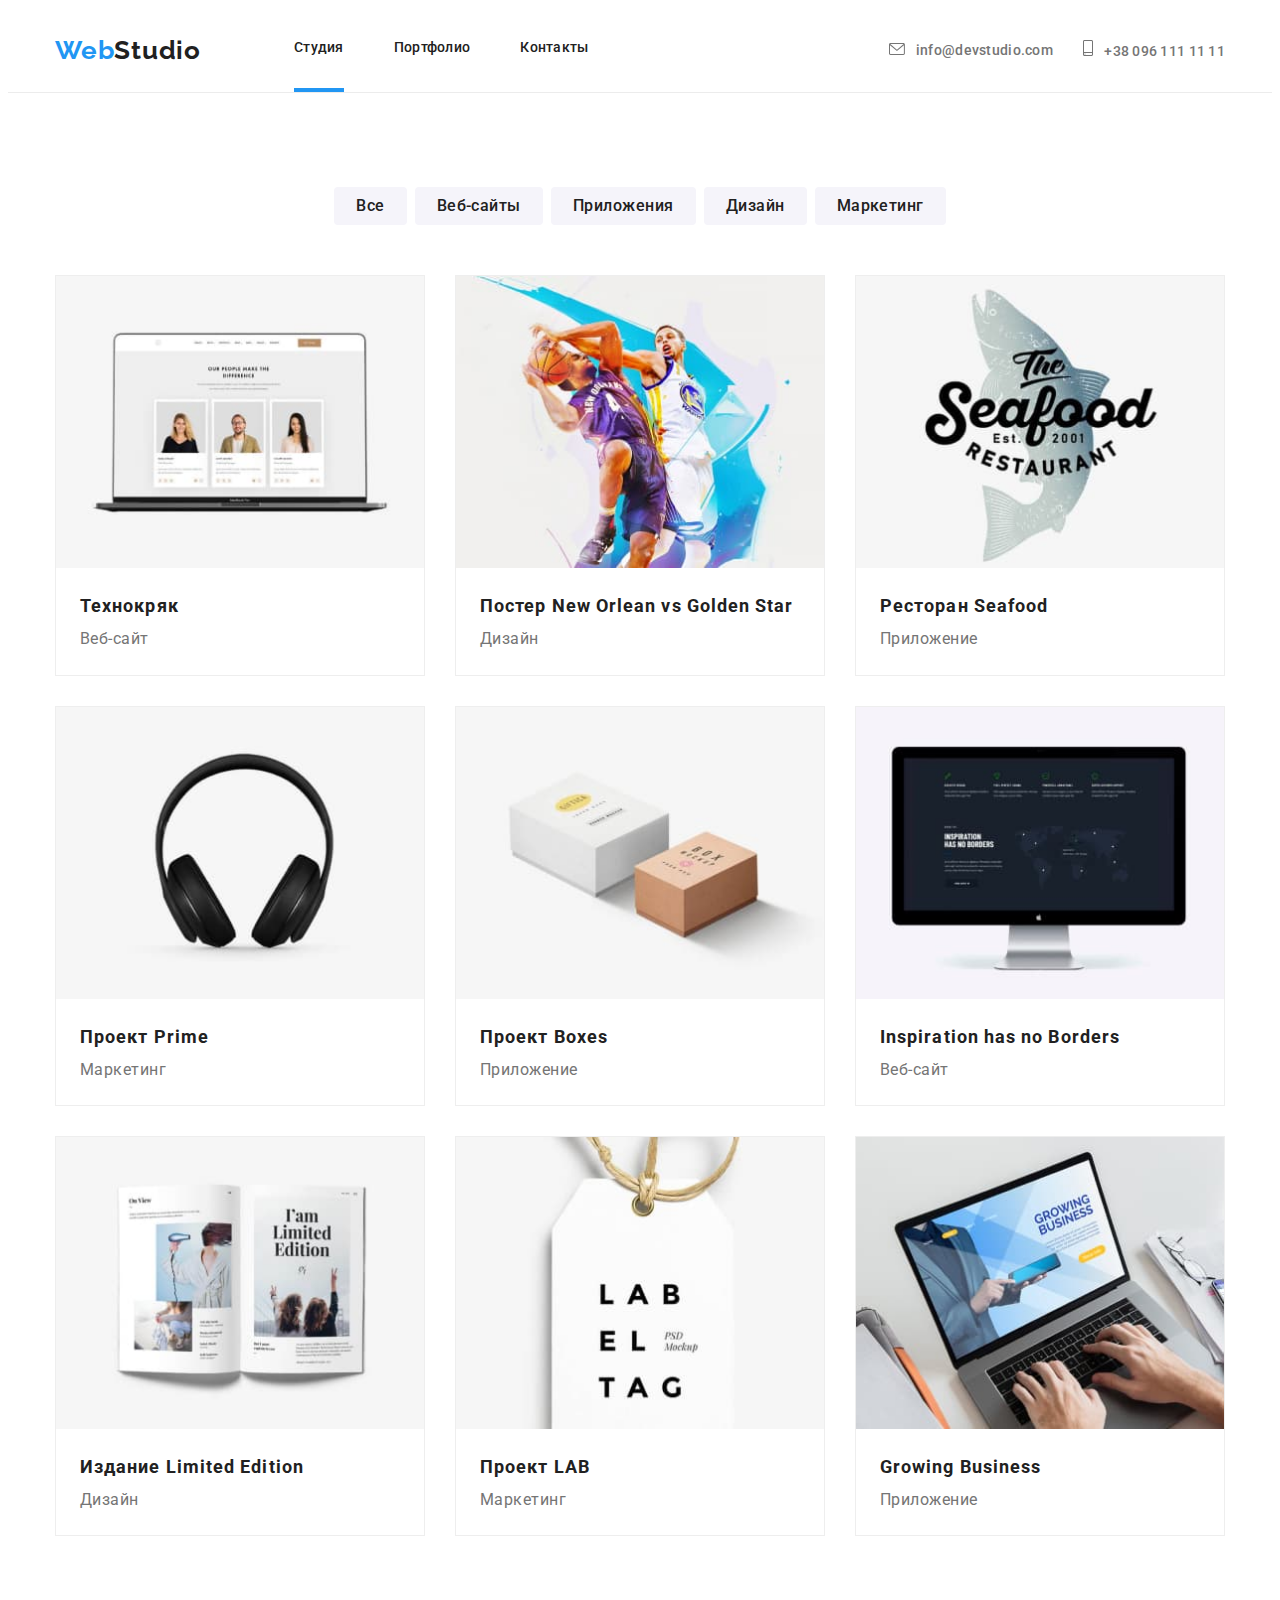
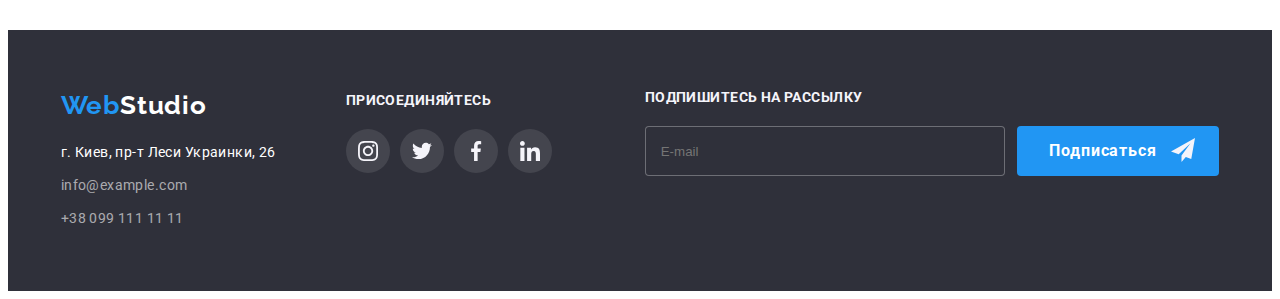
==== commit 24f0f7b0: "fix header" ====
--- a/portfolio.html
+++ b/portfolio.html
@@ -23,8 +23,8 @@
 
   <body>
     <!-- -------------------Header------------------- -->
-    <header class="header container">
-      <div class="header__wrap">
+    <header class="header">
+      <div class="header__wrap container">
         <a class="logo logo--header" href="index.html">
           <span class="logo__img">Web</span>Studio</a
         >
--- a/css/main.min.css
+++ b/css/main.min.css
@@ -1,2 +1,2 @@
-p,h1,h2,h3,h4,h5,h6{margin:0px}a{text-decoration:none}button{cursor:pointer}img{display:block}:root{--main-text-color: #212121;--additional-text-color: #757575;--brand-color: #2196f3;--hover-color: #2196f3;--bgc-total: #2f303a;--bgc-additional: #ffffff;--bgc-button-portfolio: #f5f4fa}html{-webkit-box-sizing:border-box;box-sizing:border-box}*,*::before,*::after{-webkit-box-sizing:inherit;box-sizing:inherit}body{font-family:"Roboto", "Verdana", "Tahoma", sans-serif;font-style:normal;font-weight:400}main{position:relative;display:block}a{margin:0;padding:0}ul{margin:0;padding:0;list-style-type:none}img{display:block;max-width:100%;height:auto}.container{margin:0px auto;padding-left:15px;padding-right:15px;width:100%;min-width:320px}@media screen and (min-width: 480px){.container{width:480px}}@media screen and (min-width: 768px){.container{width:768px}}@media screen and (min-width: 1200px){.container{width:1200px}}.hidden{opacity:0;font-size:0px;line-height:0px;display:none;color:transparent;visibility:hidden;overflow:hidden;width:0px;height:0px}@media screen and (min-width: 768px){.current-link{color:var(--hover-color);border-bottom:4px solid var(--hover-color)}}.navigation__list,.social,.advantages__list,.wwd__list,.team__list,.clients__list,.switch,.galery,.adress{margin:0 auto;padding:0px;list-style:none}.contacts{list-style:none}.social,.social__link,.main-btn,.wwd__list,.clients__list{display:-webkit-box;display:-ms-flexbox;display:flex;-webkit-box-pack:center;-ms-flex-pack:center;justify-content:center;-webkit-box-align:center;-ms-flex-align:center;align-items:center}.logo{color:var(--main-text-color);font-family:"Raleway";font-style:normal;font-weight:700;font-size:24px;line-height:1.17;letter-spacing:.03em}@media screen and (min-width: 1200px){.logo{font-size:26px;line-height:1.19}}.logo--header{display:inherit}@media screen and (min-width: 768px){.logo--header{margin-right:84px}}@media screen and (min-width: 1200px){.logo--header{margin-right:93px}}.logo__img{display:inline-block;color:var(--brand-color)}.logo--footer{display:block;margin-bottom:20px}.logo__text--footer{color:var(--bgc-additional)}.navigation{max-width:100%;background-color:#ffffff}@media screen and (max-width: 767px){.navigation{display:none;position:fixed;top:0;left:0;right:0;bottom:0;z-index:1;padding-top:48px;padding-bottom:48px;padding-left:40px;padding-right:10px}}@media screen and (min-width: 768px){.navigation{display:-webkit-box;display:-ms-flexbox;display:flex;-webkit-box-pack:justify;-ms-flex-pack:justify;justify-content:space-between;-webkit-box-align:center;-ms-flex-align:center;align-items:center}}.navigation.is-open{display:block;height:100vh}@media screen and (max-width: 767px){.navigation__list{margin-bottom:302px}}@media screen and (min-width: 768px){.navigation__list{display:-webkit-box;display:-ms-flexbox;display:flex}}@media screen and (min-width: 768px){.navigation__item+.navigation__item{margin-left:50px}}.navigation__link{display:block;color:var(--main-text-color);-webkit-transition:color 250ms cubic-bezier(0.4, 0, 0.2, 1);transition:color 250ms cubic-bezier(0.4, 0, 0.2, 1);font-family:"Roboto";font-style:normal;font-weight:500;font-size:40px;line-height:1.17;letter-spacing:.02em}@media screen and (min-width: 768px){.navigation__link{font-size:14px;line-height:1.14;padding-top:32px;padding-right:0px;padding-left:0px;padding-bottom:32px}}.navigation__link:hover,.navigation__link:focus{color:var(--hover-color)}.navigation__link:hover::after{background-color:var(--hover-color)}@media screen and (max-width: 767px){.navigation__item:not(:last-child){margin-bottom:32px}}.social__item{width:44px;height:44px}.social__item+.social__item{margin-left:10px}.social__link{width:100%;height:100%;background-color:transparent;border-radius:50%;fill:#afb1b8;-webkit-transition:background-color 250ms cubic-bezier(0.4, 0, 0.2, 1),fill 250ms cubic-bezier(0.4, 0, 0.2, 1);transition:background-color 250ms cubic-bezier(0.4, 0, 0.2, 1),fill 250ms cubic-bezier(0.4, 0, 0.2, 1)}.social__link:hover,.social__link:focus{outline:none;background-color:#2196f3;fill:#ffffff}.social__link--color{fill:var(--bgc-button-portfolio);background-color:rgba(255,255,255,0.1);-webkit-transition:background-color 250ms cubic-bezier(0.4, 0, 0.2, 1);transition:background-color 250ms cubic-bezier(0.4, 0, 0.2, 1)}.social__link--color:hover,.social__link--color:focus{outline:none;background-color:#2196f3}.main-btn{margin:0 auto;min-width:200px;border-radius:4px;padding:10px 32px;font-family:"Roboto";font-style:normal;font-weight:700;font-size:16px;line-height:1.88;letter-spacing:.06em;background-color:var(--brand-color);color:var(--bgc-additional);cursor:pointer;border:none}.subscribe__btn{padding-right:62px}.header{position:relative;min-width:320px;border-bottom:1px solid #ececec}.header__wrap{margin:0 auto;padding-top:16px;padding-bottom:16px;display:-webkit-box;display:-ms-flexbox;display:flex;-webkit-box-pack:justify;-ms-flex-pack:justify;justify-content:space-between;-webkit-box-align:center;-ms-flex-align:center;align-items:center}@media screen and (min-width: 768px){.header__wrap{padding-top:0px;padding-bottom:0px}}@media screen and (min-width: 1200px){.header__wrap{-webkit-box-pack:start;-ms-flex-pack:start;justify-content:flex-start}}@media screen and (min-width: 768px){.header__hidepart{display:none}}.header__button{position:absolute;top:10px;right:15px;display:-webkit-inline-box;display:-ms-inline-flexbox;display:inline-flex;margin:0;padding:0;border:none;background-color:#ffffff}.header__button:hover,.header__button:focus .icon-menu{fill:var(--hover-color)}.header__button-close{display:-webkit-inline-box;display:-ms-inline-flexbox;display:inline-flex;margin:0;padding:0;border:none;background-color:#ffffff}@media screen and (min-width: 768px){.header__button-close{display:none}}.header__button-close:hover,.header__button-close:focus .icon-cross{fill:var(--hover-color)}.header__button.is-open .icon-cross{display:block}.header__button-close{position:absolute;top:10px;right:15px}@media screen and (max-width: 767px){.contacts{display:-webkit-box;display:-ms-flexbox;display:flex;-webkit-box-orient:vertical;-webkit-box-direction:reverse;-ms-flex-direction:column-reverse;flex-direction:column-reverse}}@media screen and (min-width: 768px){.contacts{margin-top:0;margin-bottom:0;margin-left:84px;margin-right:0}}@media screen and (min-width: 1200px){.contacts{display:-webkit-box;display:-ms-flexbox;display:flex;position:absolute;right:15px}}.contacts__link{font-family:"Roboto";font-style:normal;font-weight:500;font-size:12px;line-height:1.14;letter-spacing:.02em;color:#2196f3;color:var(--additional-text-color);-webkit-transition:color 250ms cubic-bezier(0.4, 0, 0.2, 1);transition:color 250ms cubic-bezier(0.4, 0, 0.2, 1)}@media screen and (max-width: 767px){.contacts__link{margin-left:40px}}@media screen and (min-width: 1200px){.contacts__link{font-size:14px}}.contacts__link:hover,.contacts__link:focus{color:var(--hover-color)}@media screen and (max-width: 767px){.contact__link--phone{display:block;font-family:"Roboto";font-style:normal;font-weight:500;font-size:34px;line-height:1.17;letter-spacing:.02em;color:#2196f3;margin:0;margin-bottom:32px}}@media screen and (max-width: 767px){.contact__link--email{display:block;font-family:"Roboto";font-style:normal;font-weight:500;font-size:24px;line-height:1.17;letter-spacing:.02em;color:#757575;margin:0;margin-bottom:64px}}.social-mobile{display:none;max-width:100%}@media screen and (max-width: 767px){.social-mobile{display:-webkit-box;display:-ms-flexbox;display:flex;-ms-flex-wrap:wrap;flex-wrap:wrap}}.social-mobile__item:first-child{padding-right:10px}.social-mobile__item:last-child{padding-left:10px}.social-mobile__item:nth-child(2){padding-left:10px;padding-right:10px;border-left:1px solid rgba(33,33,33,0.2);border-right:1px solid rgba(33,33,33,0.2)}.social-mobile__item:nth-child(3){padding-left:10px;padding-right:10px;border-right:1px solid rgba(33,33,33,0.2)}.social-mobile__link{font-family:"Roboto";font-style:normal;font-weight:500;font-size:18px;line-height:1.22;letter-spacing:.02em;color:#2196f3}@media screen and (min-width: 1200px){.contacts__item+.contacts__item{margin-left:30px}}.contacts__icon-envelope{margin-right:8px;width:16px;height:12px;fill:currentColor}@media screen and (max-width: 767px){.contacts__icon-envelope{display:none}}.contacts__icon-smartphone{width:10px;height:16px;margin-right:8px;fill:currentColor}@media screen and (max-width: 767px){.contacts__icon-smartphone{display:none}}.hero{display:block;margin:0px auto;padding-top:118px;padding-bottom:118px;text-align:center;min-width:320px;width:100%;background-repeat:no-repeat;background-position:center;background-size:cover;background-color:#c4c4c4;background-image:-webkit-gradient(linear, left top, left bottom, from(rgba(47,48,58,0.4)), to(rgba(47,48,58,0.4))),url(/images/webstudio/hero-bg/bg-mobile.jpg);background-image:linear-gradient(rgba(47,48,58,0.4), rgba(47,48,58,0.4)),url(/images/webstudio/hero-bg/bg-mobile.jpg)}@media (min-device-pixel-ratio: 2), (-webkit-min-device-pixel-ratio: 2), (min-resolution: 192dpi), (min-resolution: 2dppx){.hero .box{background-image:-webkit-gradient(linear, left top, left bottom, from(rgba(47,48,58,0.4)), to(rgba(47,48,58,0.4))),url(/images/webstudio/hero-bg/bg-mobile-2x.jpg);background-image:linear-gradient(rgba(47,48,58,0.4), rgba(47,48,58,0.4)),url(/images/webstudio/hero-bg/bg-mobile-2x.jpg)}}@media screen and (min-width: 768px){.hero{background-image:-webkit-gradient(linear, left top, left bottom, from(rgba(47,48,58,0.4)), to(rgba(47,48,58,0.4))),url(/images/webstudio/hero-bg/bg-tablet.jpg);background-image:linear-gradient(rgba(47,48,58,0.4), rgba(47,48,58,0.4)),url(/images/webstudio/hero-bg/bg-tablet.jpg)}}@media screen and (min-width: 768px) and (min-device-pixel-ratio: 2), screen and (min-width: 768px) and (-webkit-min-device-pixel-ratio: 2), screen and (min-width: 768px) and (min-resolution: 192dpi), screen and (min-width: 768px) and (min-resolution: 2dppx){.hero .box{background-image:-webkit-gradient(linear, left top, left bottom, from(rgba(47,48,58,0.4)), to(rgba(47,48,58,0.4))),url(/images/webstudio/hero-bg/bg-tablet-2x.jpg);background-image:linear-gradient(rgba(47,48,58,0.4), rgba(47,48,58,0.4)),url(/images/webstudio/hero-bg/bg-tablet-2x.jpg)}}@media screen and (min-width: 1200px){.hero{background-image:-webkit-gradient(linear, left top, left bottom, from(rgba(47,48,58,0.4)), to(rgba(47,48,58,0.4))),url(/images/webstudio/hero-bg/bg-desktop.jpg);background-image:linear-gradient(rgba(47,48,58,0.4), rgba(47,48,58,0.4)),url(/images/webstudio/hero-bg/bg-desktop.jpg)}}@media screen and (min-width: 1200px) and (min-device-pixel-ratio: 2), screen and (min-width: 1200px) and (-webkit-min-device-pixel-ratio: 2), screen and (min-width: 1200px) and (min-resolution: 192dpi), screen and (min-width: 1200px) and (min-resolution: 2dppx){.hero .box{background-image:-webkit-gradient(linear, left top, left bottom, from(rgba(47,48,58,0.4)), to(rgba(47,48,58,0.4))),url(/images/webstudio/hero-bg/bg-desktop-2x.jpg);background-image:linear-gradient(rgba(47,48,58,0.4), rgba(47,48,58,0.4)),url(/images/webstudio/hero-bg/bg-desktop-2x.jpg)}}@media screen and (min-width: 1200px){.hero{padding-top:200px;padding-bottom:200px;max-width:1600px}}.hero__title{margin:0px auto;margin-bottom:30px;text-align:center;text-transform:uppercase;color:#ffffff;color:var(--bgc-additional);font-family:"Roboto";font-style:normal;font-weight:900;font-size:26px;line-height:1.61;letter-spacing:.06em}@media screen and (min-width: 1200px){.hero__title{font-family:"Roboto";font-style:normal;font-weight:900;font-size:44px;line-height:1.36;letter-spacing:.06em}}.advantages{padding-top:60px;padding-bottom:60px;text-align:center}@media screen and (min-width: 1200px){.advantages{padding-top:94px;padding-bottom:94px}}.advantages__list{margin:-15px}@media screen and (min-width: 768px){.advantages__list{display:-webkit-box;display:-ms-flexbox;display:flex;-ms-flex-wrap:wrap;flex-wrap:wrap;-webkit-box-pack:center;-ms-flex-pack:center;justify-content:center}}.advantages__item{margin:15px}@media screen and (min-width: 768px){.advantages__item{width:calc((100% - 60px) / 2)}}@media screen and (min-width: 1200px){.advantages__item{width:calc((100% - 120px) / 4)}}.advantages__wrap{margin-bottom:30px;padding-top:25px;padding-bottom:25px;text-align:center;background-color:#f5f4fa;border-radius:4px}.advantages__title{margin-bottom:10px;font-family:"Roboto";font-style:normal;font-weight:700;font-size:14px;line-height:1.14;letter-spacing:.03em;text-align:center;text-transform:uppercase;color:#212121}@media screen and (min-width: 1200px){.advantages__title{font-family:"Roboto";font-style:normal;font-weight:700;font-size:14px;line-height:1.17;letter-spacing:.03em;text-align:start}}.advantages__desctiption{font-family:"Roboto";font-style:normal;font-weight:400;font-size:14px;line-height:1.71;letter-spacing:.03em;text-align:start;color:var(--additional-text-color)}.wwd{display:none}.wwd__box{padding-bottom:94px}.wwd__title{margin-bottom:50px;text-align:center;font-family:"Roboto";font-style:normal;font-weight:700;font-size:36px;line-height:1.17;letter-spacing:.03em;color:var(--main-text-color)}@media screen and (min-width: 1200px){.wwd{display:contents}}.wwd__item+.wwd__item{margin-left:30px}.wwd__wrap{position:relative}.wwd__image{width:370px}.wwd__description{position:absolute;bottom:0;width:100%;padding-top:27px;padding-bottom:27px;text-align:center;font-family:"Roboto";font-style:normal;font-weight:700;font-size:14px;line-height:1.14;letter-spacing:.03em;text-transform:uppercase;color:#ffffff;background-color:rgba(47,48,58,0.8)}.team{padding-top:60px;padding-bottom:60px;background-color:#f5f4fa}@media screen and (min-width: 1200px){.team{padding-top:94px;padding-bottom:94px}}.team__title{display:block;margin-bottom:30px;text-align:center;color:var(--main-text-color);font-family:"Roboto";font-style:normal;font-weight:700;font-size:28px;line-height:1.18;letter-spacing:.03em}@media screen and (min-width: 1200px){.team__title{font-size:36px}}.team__list{margin:-15px;display:-webkit-box;display:-ms-flexbox;display:flex;-ms-flex-wrap:wrap;flex-wrap:wrap;-webkit-box-pack:center;-ms-flex-pack:center;justify-content:center}.team__item{width:100%;margin:15px}@media screen and (min-width: 768px){.team__item{width:calc((100% - 60px) / 2)}}@media screen and (min-width: 1200px){.team__item{width:calc((100% - 120px) / 4)}}.team__photo{width:100%}.team__wrap{padding-top:30px;padding-bottom:30px;background-color:#ffffff;-webkit-box-shadow:0px 1px 3px rgba(0,0,0,0.12),0px 1px 1px rgba(0,0,0,0.14),0px 2px 1px rgba(0,0,0,0.2);box-shadow:0px 1px 3px rgba(0,0,0,0.12),0px 1px 1px rgba(0,0,0,0.14),0px 2px 1px rgba(0,0,0,0.2)}.team__name{margin-bottom:10px;text-align:center;color:var(--main-text-color);font-family:"Roboto";font-style:normal;font-weight:500;font-size:16px;line-height:1.19;letter-spacing:.03em}@media screen and (min-width: 1200px){.team__name{font-weight:700}}.team__position{margin-bottom:16px;text-align:center;color:var(--additional-text-color);font-family:"Roboto";font-style:normal;font-weight:400;font-size:16px;line-height:1.19;letter-spacing:.03em}.clients{padding-top:60px;padding-bottom:60px;text-align:center}@media screen and (min-width: 1200px){.clients{padding-top:94px;padding-bottom:94px}}.clients__title{margin-bottom:30px;display:inline-block;text-align:center;color:var(--main-text-color);font-family:"Roboto";font-style:normal;font-weight:700;font-size:28px;line-height:1.17;letter-spacing:.03em}@media screen and (min-width: 1200px){.clients__title{font-size:36px;margin-bottom:50px}}.clients__list{margin:-15px;-ms-flex-wrap:wrap;flex-wrap:wrap}.clients__item{width:calc((100% - 60px) / 2);height:92px;margin:15px}@media screen and (min-width: 768px){.clients__item{width:calc((100% - 90px) / 3)}}@media screen and (min-width: 1200px){.clients__item{width:calc((100% - 180px) / 6)}}.clients__link{display:block;padding-top:16px;padding-bottom:16px;border:1px solid #afb1b8;border-radius:4px;cursor:pointer;color:#afb1b8;-webkit-transition:border 250ms cubic-bezier(0.4, 0, 0.2, 1),color 250ms cubic-bezier(0.4, 0, 0.2, 1);transition:border 250ms cubic-bezier(0.4, 0, 0.2, 1),color 250ms cubic-bezier(0.4, 0, 0.2, 1)}.clients__link:hover,.clients__link:focus{outline:none;border:1px solid var(--hover-color);color:var(--hover-color)}.clients__icon{width:106px;height:60px;fill:currentColor}.portfolio{padding-top:60px;padding-bottom:60px}@media screen and (min-width: 1200px){.portfolio{padding-top:94px;padding-bottom:94px}}.switch{margin-bottom:40px;display:-webkit-box;display:-ms-flexbox;display:flex;-ms-flex-wrap:wrap;flex-wrap:wrap;-webkit-box-pack:start;-ms-flex-pack:start;justify-content:start}@media screen and (min-width: 768px){.switch{margin-bottom:30px;-ms-flex-wrap:nowrap;flex-wrap:nowrap;-webkit-box-pack:center;-ms-flex-pack:center;justify-content:center}}@media screen and (min-width: 1200px){.switch{margin-bottom:50px}}.switch__item:not(:last-child){margin-right:8px}@media screen and (max-width: 767px){.switch__item:nth-child(-n+3){margin-bottom:15px}}.switch__btn{padding-top:6px;padding-bottom:6px;padding-left:22px;padding-right:22px;border:none;border-radius:4px;text-align:center;font-family:"Roboto";font-style:normal;font-weight:500;font-size:16px;line-height:1.63;letter-spacing:.03em;color:var(--main-text-color);background-color:var(--bgc-button-portfolio);-webkit-transition:color 250ms cubic-bezier(0.4, 0, 0.2, 1),background-color 250ms cubic-bezier(0.4, 0, 0.2, 1);transition:color 250ms cubic-bezier(0.4, 0, 0.2, 1),background-color 250ms cubic-bezier(0.4, 0, 0.2, 1)}.switch__btn:focus,.switch__btn:hover{background-color:var(--hover-color);color:var(--bgc-additional);outline:none}.galery{display:-webkit-box;display:-ms-flexbox;display:flex;-ms-flex-wrap:wrap;flex-wrap:wrap;-webkit-box-pack:start;-ms-flex-pack:start;justify-content:flex-start;margin:-15px}.galery__item{margin:15px;width:100%;border:1px solid #eeeeee;-webkit-transition:-webkit-box-shadow 250ms cubic-bezier(0.4, 0, 0.2, 1);transition:-webkit-box-shadow 250ms cubic-bezier(0.4, 0, 0.2, 1);transition:box-shadow 250ms cubic-bezier(0.4, 0, 0.2, 1);transition:box-shadow 250ms cubic-bezier(0.4, 0, 0.2, 1), -webkit-box-shadow 250ms cubic-bezier(0.4, 0, 0.2, 1)}.galery__item:hover{-webkit-box-shadow:0px 1px 1px rgba(0,0,0,0.12),0px 4px 4px rgba(0,0,0,0.06),1px 4px 6px rgba(0,0,0,0.16);box-shadow:0px 1px 1px rgba(0,0,0,0.12),0px 4px 4px rgba(0,0,0,0.06),1px 4px 6px rgba(0,0,0,0.16)}@media screen and (min-width: 768px){.galery__item{width:calc((100% - 60px) / 2)}}@media screen and (min-width: 1200px){.galery__item{width:calc((100% - 90px) / 3)}}.galery__thumb{position:relative;overflow:hidden}.galery__image{display:block;width:100%}.galery__description{position:absolute;bottom:0;-webkit-transform:translateY(100%);transform:translateY(100%);opacity:0;-webkit-transition:opacity 250ms cubic-bezier(0.4, 0, 0.2, 1),-webkit-transform 250ms cubic-bezier(0.4, 0, 0.2, 1);transition:opacity 250ms cubic-bezier(0.4, 0, 0.2, 1),-webkit-transform 250ms cubic-bezier(0.4, 0, 0.2, 1);transition:transform 250ms cubic-bezier(0.4, 0, 0.2, 1),opacity 250ms cubic-bezier(0.4, 0, 0.2, 1);transition:transform 250ms cubic-bezier(0.4, 0, 0.2, 1),opacity 250ms cubic-bezier(0.4, 0, 0.2, 1),-webkit-transform 250ms cubic-bezier(0.4, 0, 0.2, 1);overflow:hidden;width:100%;height:100%;padding-top:63px;padding-bottom:63px;padding-left:24px;padding-right:24px;font-family:"Roboto";font-style:normal;font-weight:400;font-size:18px;line-height:1.55;letter-spacing:.03em;color:var(--bgc-additional);background-color:rgba(33,150,243,0.9)}.galery__info{padding-top:20px;padding-bottom:20px;padding-left:24px;padding-right:24px}.galery__item:hover .galery__description,.galery__info{-webkit-transform:translateY(0);transform:translateY(0);opacity:1}.galery__title{font-family:"Roboto";font-style:normal;font-weight:700;font-size:18px;line-height:2;letter-spacing:.06em;color:var(--main-text-color)}.galery__type{font-family:"Roboto";font-style:normal;font-weight:400;font-size:16px;line-height:1.88;letter-spacing:.03em;color:var(--additional-text-color)}.footer{margin:0px auto;padding-top:60px;padding-bottom:60px;background-color:var(--bgc-total);min-width:320px}@media screen and (max-width: 1199px){.footer{text-align:center}}@media screen and (min-width: 768px){.footer__wrap{display:-webkit-box;display:-ms-flexbox;display:flex;-ms-flex-wrap:wrap;flex-wrap:wrap;-webkit-box-pack:center;-ms-flex-pack:center;justify-content:center}}.adress__item:not(:last-child){margin-bottom:9px}@media screen and (max-width: 1199px){.footer__top{display:block;margin-bottom:60px}}.adress__map{font-family:"Roboto";font-style:normal;font-weight:400;font-size:14px;line-height:1.71;letter-spacing:.03em;color:var(--bgc-additional)}.adress__contacts{font-family:"Roboto";font-style:normal;font-weight:400;font-size:14px;line-height:1.71;letter-spacing:.03em;color:rgba(255,255,255,0.6)}@media screen and (min-width: 768px){.footer-mid{margin-left:165px}}@media screen and (min-width: 1200px){.footer-mid{margin-left:70px;margin-right:93px}}.footer-mid__title{display:inline-block;margin-bottom:20px;font-family:"Roboto";font-style:normal;font-weight:700;font-size:14px;line-height:1.14;letter-spacing:.03em;text-transform:uppercase;color:var(--bgc-button-portfolio)}.footer-mid__item{width:44px;height:44px}.footer-mid__item+.footer-mid__item{margin-left:10px}@media screen and (max-width: 767px){.social__item--footer{display:block;margin-bottom:60px}}.footer-subscribe{fill:black}.footer-subscribe__label{display:block;margin-bottom:20px;font-family:"Roboto";font-style:normal;font-weight:700;font-size:14px;line-height:1.14;letter-spacing:.03em;text-transform:uppercase;color:var(--bgc-button-portfolio)}.user-email-input{width:360px;height:50px;padding:15px;color:var(--bgc-button-portfolio);border:1px solid rgba(255,255,255,0.3);border-radius:4px;background-color:var(--bgc-total)}@media screen and (max-width: 767px){.user-email-input{margin-bottom:20px;width:100%;max-width:450px}}@media screen and (min-width: 768px) and (max-width: 1199px){.user-email-input{width:450px;margin-bottom:20px}}@media screen and (min-width: 1200px){.user-email-input{margin-right:12px}}.subscribe{position:relative;display:-webkit-box;display:-ms-flexbox;display:flex;text-align:center}@media screen and (max-width: 768px){.subscribe{display:-webkit-box;display:-ms-flexbox;display:flex;-ms-flex-wrap:wrap;flex-wrap:wrap;-webkit-box-pack:center;-ms-flex-pack:center;justify-content:center}}@media screen and (max-width: 1199px){.subscribe{-webkit-box-orient:vertical;-webkit-box-direction:normal;-ms-flex-direction:column;flex-direction:column;-webkit-box-align:center;-ms-flex-align:center;align-items:center}}.subscribe__wrap{position:relative;display:-webkit-box;display:-ms-flexbox;display:flex}.subscribe__icon{position:absolute;top:0;right:0;-webkit-transform:translate(-100%, 50%);transform:translate(-100%, 50%);fill:var(--bgc-button-portfolio)}.backdrop{position:fixed;top:0;left:0;width:100vw;height:100vh;background-color:rgba(0,0,0,0.2);opacity:1;-webkit-transition:opacity 500ms;transition:opacity 500ms}.backdrop.is-hidden{opacity:0;visibility:none;pointer-events:none}.modal-main{position:fixed;top:50%;left:50%;-webkit-transform:translate(-50%, -50%);transform:translate(-50%, -50%);width:calc(100% - 30px);max-width:450px;padding:40px;background:#ffffff;-webkit-box-shadow:0px 1px 3px rgba(0,0,0,0.12),0px 1px 1px rgba(0,0,0,0.14),0px 2px 1px rgba(0,0,0,0.2);box-shadow:0px 1px 3px rgba(0,0,0,0.12),0px 1px 1px rgba(0,0,0,0.14),0px 2px 1px rgba(0,0,0,0.2);border-radius:4px}@media screen and (min-width: 1200px){.modal-main{max-width:none;width:528px}}.modal-close-link{position:absolute;top:8px;right:8px;display:block;width:30px;height:30px;border-radius:50%;border:1px solid rgba(0,0,0,0.1)}.modal-close-link:hover .modal-close-icon{fill:var(--hover-color)}.modal-close-icon{position:absolute;top:5px;right:5px;width:18px;height:18px;-webkit-transition:fill 250ms cubic-bezier(0.4, 0, 0.2, 1);transition:fill 250ms cubic-bezier(0.4, 0, 0.2, 1)}.modal-user-title{display:block;margin-bottom:12px;font-family:"Roboto";font-style:normal;font-weight:700;font-size:20px;line-height:1.15;letter-spacing:.03em;color:var(--main-text-color)}.lable{display:block;margin-bottom:4px;font-family:"Roboto";font-style:normal;font-weight:500;font-size:12px;line-height:1.17;letter-spacing:.01em;color:#757575}.input-container{margin-bottom:10px}.input-container:last-child{margin-bottom:20px}.input-wrap{position:relative}.input{display:block;width:100%;height:40px;padding-left:30px;margin-bottom:10px;font-family:"Roboto";font-style:normal;font-weight:500;font-size:16px;line-height:1.15;letter-spacing:.03em;color:#212121;outline:none;border:1px solid rgba(33,33,33,0.2);border-radius:4px;-webkit-transition:border 250ms cubic-bezier(0.4, 0, 0.2, 1);transition:border 250ms cubic-bezier(0.4, 0, 0.2, 1)}.input:hover,.input:focus,.user-comments-area:hover,.user-comments-area:focus{border:1px solid var(--hover-color);border-radius:4px}.input-wrap:hover .input-icon{fill:var(--hover-color)}.input:focus+.input-icon{fill:var(--hover-color)}.input-icon{position:absolute;left:10px;top:50%;-webkit-transform:translateY(-50%);transform:translateY(-50%);fill:var(--main-text-color)}.user-comments-area{width:100%;height:120px;resize:none;padding:12px 16px;outline:none;border:1px solid rgba(33,33,33,0.2);border-radius:4px}.user-comments-area::-webkit-input-placeholder{font-family:"Roboto";font-style:normal;font-weight:500;font-size:12px;line-height:1.17;letter-spacing:.01em;color:rgba(117,117,117,0.5)}.user-comments-area:-ms-input-placeholder{font-family:"Roboto";font-style:normal;font-weight:500;font-size:12px;line-height:1.17;letter-spacing:.01em;color:rgba(117,117,117,0.5)}.user-comments-area::-ms-input-placeholder{font-family:"Roboto";font-style:normal;font-weight:500;font-size:12px;line-height:1.17;letter-spacing:.01em;color:rgba(117,117,117,0.5)}.user-comments-area::placeholder{font-family:"Roboto";font-style:normal;font-weight:500;font-size:12px;line-height:1.17;letter-spacing:.01em;color:rgba(117,117,117,0.5)}.modal-checkbox{margin-bottom:30px;display:-webkit-box;display:-ms-flexbox;display:flex;-webkit-box-align:center;-ms-flex-align:center;align-items:center}.icon-vector{position:absolute;top:0;left:0;z-index:1;border-radius:2px}@media screen and (min-width: 1200px){.icon-vector{-webkit-transform:translateY(20%);transform:translateY(20%)}}.icon-border{position:absolute;top:0;left:0;display:-webkit-box;display:-ms-flexbox;display:flex;-webkit-box-align:center;-ms-flex-align:center;align-items:center;-webkit-box-pack:center;-ms-flex-pack:center;justify-content:center;width:16px;height:16px;border:2px solid #212121;border-radius:2px}@media screen and (min-width: 1200px){.icon-border{-webkit-transform:translateY(20%);transform:translateY(20%)}}.accept{display:-webkit-box;display:-ms-flexbox;display:flex;-webkit-box-pack:center;-ms-flex-pack:center;justify-content:center;-webkit-box-align:center;-ms-flex-align:center;align-items:center;position:relative;font-family:"Roboto";font-style:normal;font-weight:500;font-size:14px;line-height:1.71;letter-spacing:.03em;color:var(--additional-text-color)}.input-check{position:absolute}.icon-vector{width:16px;height:16px;fill:transparent}.input-check:checked+.icon-border{background-color:#2196f3;border:none}.input-check:checked+.icon-vector{background-color:#2196f3;fill:#ffffff}.policy-text{padding-left:25px;font-family:"Roboto";font-style:normal;font-weight:400;font-size:12px;line-height:1.17;letter-spacing:.03em}@media screen and (min-width: 1200px){.policy-text{font-size:14px;line-height:1.71}}.policy{margin-left:4px;-webkit-text-decoration-line:underline;text-decoration-line:underline;font-family:"Roboto";font-style:normal;font-weight:400;font-size:12px;line-height:1.17;letter-spacing:.03em;color:var(--hover-color)}@media screen and (min-width: 1200px){.policy{font-size:14px;line-height:1.71}}.button-modal-send{display:-webkit-box;display:-ms-flexbox;display:flex;-webkit-box-align:center;-ms-flex-align:center;align-items:center;-webkit-box-pack:center;-ms-flex-pack:center;justify-content:center;margin:0 auto;width:200px;height:50px;font-family:"Roboto";font-style:normal;font-weight:700;font-size:16px;line-height:1.87;letter-spacing:.06em;color:#ffffff;background-color:#188ce8;-webkit-box-shadow:0px 4px 4px rgba(0,0,0,0.15);box-shadow:0px 4px 4px rgba(0,0,0,0.15);border-radius:4px;border:none}
+p,h1,h2,h3,h4,h5,h6{margin:0px}a{text-decoration:none}button{cursor:pointer}img{display:block}:root{--main-text-color: #212121;--additional-text-color: #757575;--brand-color: #2196f3;--hover-color: #2196f3;--bgc-total: #2f303a;--bgc-additional: #ffffff;--bgc-button-portfolio: #f5f4fa}html{-webkit-box-sizing:border-box;box-sizing:border-box}*,*::before,*::after{-webkit-box-sizing:inherit;box-sizing:inherit}body{font-family:"Roboto", "Verdana", "Tahoma", sans-serif;font-style:normal;font-weight:400}main{position:relative;display:block}a{margin:0;padding:0}ul{margin:0;padding:0;list-style-type:none}img{display:block;max-width:100%;height:auto}.container{margin:0px auto;padding-left:15px;padding-right:15px;width:100%;min-width:320px}@media screen and (min-width: 480px){.container{width:480px}}@media screen and (min-width: 768px){.container{width:768px}}@media screen and (min-width: 1200px){.container{width:1200px}}.hidden{opacity:0;font-size:0px;line-height:0px;display:none;color:transparent;visibility:hidden;overflow:hidden;width:0px;height:0px}@media screen and (min-width: 768px){.current-link{color:var(--hover-color);border-bottom:4px solid var(--hover-color)}}.navigation__list,.social,.advantages__list,.wwd__list,.team__list,.clients__list,.switch,.galery,.adress{margin:0 auto;padding:0px;list-style:none}.contacts{list-style:none}.social,.social__link,.main-btn,.wwd__list,.clients__list{display:-webkit-box;display:-ms-flexbox;display:flex;-webkit-box-pack:center;-ms-flex-pack:center;justify-content:center;-webkit-box-align:center;-ms-flex-align:center;align-items:center}.logo{color:var(--main-text-color);font-family:"Raleway";font-style:normal;font-weight:700;font-size:24px;line-height:1.17;letter-spacing:.03em}@media screen and (min-width: 1200px){.logo{font-size:26px;line-height:1.19}}.logo--header{display:inherit}@media screen and (min-width: 768px){.logo--header{margin-right:84px}}@media screen and (min-width: 1200px){.logo--header{margin-right:93px}}.logo__img{display:inline-block;color:var(--brand-color)}.logo--footer{display:block;margin-bottom:20px}.logo__text--footer{color:var(--bgc-additional)}.navigation{max-width:100%;background-color:#ffffff}@media screen and (max-width: 767px){.navigation{display:none;position:fixed;top:0;left:0;right:0;bottom:0;z-index:1;padding-top:48px;padding-bottom:48px;padding-left:40px;padding-right:10px}}@media screen and (min-width: 768px){.navigation{display:-webkit-box;display:-ms-flexbox;display:flex;-webkit-box-pack:justify;-ms-flex-pack:justify;justify-content:space-between;-webkit-box-align:center;-ms-flex-align:center;align-items:center}}.navigation.is-open{display:block;height:100vh}@media screen and (max-width: 767px){.navigation__list{margin-bottom:302px}}@media screen and (min-width: 768px){.navigation__list{display:-webkit-box;display:-ms-flexbox;display:flex}}@media screen and (min-width: 768px){.navigation__item+.navigation__item{margin-left:50px}}.navigation__link{display:block;color:var(--main-text-color);-webkit-transition:color 250ms cubic-bezier(0.4, 0, 0.2, 1);transition:color 250ms cubic-bezier(0.4, 0, 0.2, 1);font-family:"Roboto";font-style:normal;font-weight:500;font-size:40px;line-height:1.17;letter-spacing:.02em}@media screen and (min-width: 768px){.navigation__link{font-size:14px;line-height:1.14;padding-top:32px;padding-right:0px;padding-left:0px;padding-bottom:32px}}.navigation__link:hover,.navigation__link:focus{color:var(--hover-color)}.navigation__link:hover::after{background-color:var(--hover-color)}@media screen and (max-width: 767px){.navigation__item:not(:last-child){margin-bottom:32px}}.social__item{width:44px;height:44px}.social__item+.social__item{margin-left:10px}.social__link{width:100%;height:100%;background-color:transparent;border-radius:50%;fill:#afb1b8;-webkit-transition:background-color 250ms cubic-bezier(0.4, 0, 0.2, 1),fill 250ms cubic-bezier(0.4, 0, 0.2, 1);transition:background-color 250ms cubic-bezier(0.4, 0, 0.2, 1),fill 250ms cubic-bezier(0.4, 0, 0.2, 1)}.social__link:hover,.social__link:focus{outline:none;background-color:#2196f3;fill:#ffffff}.social__link--color{fill:var(--bgc-button-portfolio);background-color:rgba(255,255,255,0.1);-webkit-transition:background-color 250ms cubic-bezier(0.4, 0, 0.2, 1);transition:background-color 250ms cubic-bezier(0.4, 0, 0.2, 1)}.social__link--color:hover,.social__link--color:focus{outline:none;background-color:#2196f3}.main-btn{margin:0 auto;min-width:200px;border-radius:4px;padding:10px 32px;font-family:"Roboto";font-style:normal;font-weight:700;font-size:16px;line-height:1.88;letter-spacing:.06em;background-color:var(--brand-color);color:var(--bgc-additional);cursor:pointer;border:none}.subscribe__btn{padding-right:62px}.header{min-width:320px;border-bottom:1px solid #ececec}.header__wrap{position:relative;margin:0 auto;padding-top:16px;padding-bottom:16px;display:-webkit-box;display:-ms-flexbox;display:flex;-webkit-box-pack:justify;-ms-flex-pack:justify;justify-content:space-between;-webkit-box-align:center;-ms-flex-align:center;align-items:center}@media screen and (min-width: 768px){.header__wrap{padding-top:0px;padding-bottom:0px}}@media screen and (min-width: 1200px){.header__wrap{-webkit-box-pack:start;-ms-flex-pack:start;justify-content:flex-start}}@media screen and (min-width: 768px){.header__hidepart{display:none}}.header__button{position:absolute;top:10px;right:15px;display:-webkit-inline-box;display:-ms-inline-flexbox;display:inline-flex;margin:0;padding:0;border:none;background-color:#ffffff}.header__button:hover,.header__button:focus .icon-menu{fill:var(--hover-color)}.header__button-close{display:-webkit-inline-box;display:-ms-inline-flexbox;display:inline-flex;margin:0;padding:0;border:none;background-color:#ffffff}@media screen and (min-width: 768px){.header__button-close{display:none}}.header__button-close:hover,.header__button-close:focus .icon-cross{fill:var(--hover-color)}.header__button.is-open .icon-cross{display:block}.header__button-close{position:absolute;top:10px;right:15px}@media screen and (max-width: 767px){.contacts{display:-webkit-box;display:-ms-flexbox;display:flex;-webkit-box-orient:vertical;-webkit-box-direction:reverse;-ms-flex-direction:column-reverse;flex-direction:column-reverse}}@media screen and (min-width: 768px){.contacts{margin-top:0;margin-bottom:0;margin-left:84px;margin-right:0}}@media screen and (min-width: 1200px){.contacts{display:-webkit-box;display:-ms-flexbox;display:flex;position:absolute;right:15px}}.contacts__link{font-family:"Roboto";font-style:normal;font-weight:500;font-size:12px;line-height:1.14;letter-spacing:.02em;color:#2196f3;color:var(--additional-text-color);-webkit-transition:color 250ms cubic-bezier(0.4, 0, 0.2, 1);transition:color 250ms cubic-bezier(0.4, 0, 0.2, 1)}@media screen and (max-width: 767px){.contacts__link{margin-left:40px}}@media screen and (min-width: 1200px){.contacts__link{font-size:14px}}.contacts__link:hover,.contacts__link:focus{color:var(--hover-color)}@media screen and (max-width: 767px){.contact__link--phone{display:block;font-family:"Roboto";font-style:normal;font-weight:500;font-size:34px;line-height:1.17;letter-spacing:.02em;color:#2196f3;margin:0;margin-bottom:32px}}@media screen and (max-width: 767px){.contact__link--email{display:block;font-family:"Roboto";font-style:normal;font-weight:500;font-size:24px;line-height:1.17;letter-spacing:.02em;color:#757575;margin:0;margin-bottom:64px}}.social-mobile{display:none;max-width:100%}@media screen and (max-width: 767px){.social-mobile{display:-webkit-box;display:-ms-flexbox;display:flex;-ms-flex-wrap:wrap;flex-wrap:wrap}}.social-mobile__item:first-child{padding-right:10px}.social-mobile__item:last-child{padding-left:10px}.social-mobile__item:nth-child(2){padding-left:10px;padding-right:10px;border-left:1px solid rgba(33,33,33,0.2);border-right:1px solid rgba(33,33,33,0.2)}.social-mobile__item:nth-child(3){padding-left:10px;padding-right:10px;border-right:1px solid rgba(33,33,33,0.2)}.social-mobile__link{font-family:"Roboto";font-style:normal;font-weight:500;font-size:18px;line-height:1.22;letter-spacing:.02em;color:#2196f3}@media screen and (min-width: 1200px){.contacts__item+.contacts__item{margin-left:30px}}.contacts__icon-envelope{margin-right:8px;width:16px;height:12px;fill:currentColor}@media screen and (max-width: 767px){.contacts__icon-envelope{display:none}}.contacts__icon-smartphone{width:10px;height:16px;margin-right:8px;fill:currentColor}@media screen and (max-width: 767px){.contacts__icon-smartphone{display:none}}.hero{display:block;margin:0px auto;padding-top:118px;padding-bottom:118px;text-align:center;min-width:320px;width:100%;background-repeat:no-repeat;background-position:center;background-size:cover;background-color:#c4c4c4;background-image:-webkit-gradient(linear, left top, left bottom, from(rgba(47,48,58,0.4)), to(rgba(47,48,58,0.4))),url(/images/webstudio/hero-bg/bg-mobile.jpg);background-image:linear-gradient(rgba(47,48,58,0.4), rgba(47,48,58,0.4)),url(/images/webstudio/hero-bg/bg-mobile.jpg)}@media (min-device-pixel-ratio: 2), (-webkit-min-device-pixel-ratio: 2), (min-resolution: 192dpi), (min-resolution: 2dppx){.hero .box{background-image:-webkit-gradient(linear, left top, left bottom, from(rgba(47,48,58,0.4)), to(rgba(47,48,58,0.4))),url(/images/webstudio/hero-bg/bg-mobile-2x.jpg);background-image:linear-gradient(rgba(47,48,58,0.4), rgba(47,48,58,0.4)),url(/images/webstudio/hero-bg/bg-mobile-2x.jpg)}}@media screen and (min-width: 768px){.hero{background-image:-webkit-gradient(linear, left top, left bottom, from(rgba(47,48,58,0.4)), to(rgba(47,48,58,0.4))),url(/images/webstudio/hero-bg/bg-tablet.jpg);background-image:linear-gradient(rgba(47,48,58,0.4), rgba(47,48,58,0.4)),url(/images/webstudio/hero-bg/bg-tablet.jpg)}}@media screen and (min-width: 768px) and (min-device-pixel-ratio: 2), screen and (min-width: 768px) and (-webkit-min-device-pixel-ratio: 2), screen and (min-width: 768px) and (min-resolution: 192dpi), screen and (min-width: 768px) and (min-resolution: 2dppx){.hero .box{background-image:-webkit-gradient(linear, left top, left bottom, from(rgba(47,48,58,0.4)), to(rgba(47,48,58,0.4))),url(/images/webstudio/hero-bg/bg-tablet-2x.jpg);background-image:linear-gradient(rgba(47,48,58,0.4), rgba(47,48,58,0.4)),url(/images/webstudio/hero-bg/bg-tablet-2x.jpg)}}@media screen and (min-width: 1200px){.hero{background-image:-webkit-gradient(linear, left top, left bottom, from(rgba(47,48,58,0.4)), to(rgba(47,48,58,0.4))),url(/images/webstudio/hero-bg/bg-desktop.jpg);background-image:linear-gradient(rgba(47,48,58,0.4), rgba(47,48,58,0.4)),url(/images/webstudio/hero-bg/bg-desktop.jpg)}}@media screen and (min-width: 1200px) and (min-device-pixel-ratio: 2), screen and (min-width: 1200px) and (-webkit-min-device-pixel-ratio: 2), screen and (min-width: 1200px) and (min-resolution: 192dpi), screen and (min-width: 1200px) and (min-resolution: 2dppx){.hero .box{background-image:-webkit-gradient(linear, left top, left bottom, from(rgba(47,48,58,0.4)), to(rgba(47,48,58,0.4))),url(/images/webstudio/hero-bg/bg-desktop-2x.jpg);background-image:linear-gradient(rgba(47,48,58,0.4), rgba(47,48,58,0.4)),url(/images/webstudio/hero-bg/bg-desktop-2x.jpg)}}@media screen and (min-width: 1200px){.hero{padding-top:200px;padding-bottom:200px;max-width:1600px}}.hero__title{margin:0px auto;margin-bottom:30px;text-align:center;text-transform:uppercase;color:#ffffff;color:var(--bgc-additional);font-family:"Roboto";font-style:normal;font-weight:900;font-size:26px;line-height:1.61;letter-spacing:.06em}@media screen and (min-width: 1200px){.hero__title{font-family:"Roboto";font-style:normal;font-weight:900;font-size:44px;line-height:1.36;letter-spacing:.06em}}.advantages{padding-top:60px;padding-bottom:60px;text-align:center}@media screen and (min-width: 1200px){.advantages{padding-top:94px;padding-bottom:94px}}.advantages__list{margin:-15px}@media screen and (min-width: 768px){.advantages__list{display:-webkit-box;display:-ms-flexbox;display:flex;-ms-flex-wrap:wrap;flex-wrap:wrap;-webkit-box-pack:center;-ms-flex-pack:center;justify-content:center}}.advantages__item{margin:15px}@media screen and (min-width: 768px){.advantages__item{width:calc((100% - 60px) / 2)}}@media screen and (min-width: 1200px){.advantages__item{width:calc((100% - 120px) / 4)}}.advantages__wrap{margin-bottom:30px;padding-top:25px;padding-bottom:25px;text-align:center;background-color:#f5f4fa;border-radius:4px}.advantages__title{margin-bottom:10px;font-family:"Roboto";font-style:normal;font-weight:700;font-size:14px;line-height:1.14;letter-spacing:.03em;text-align:center;text-transform:uppercase;color:#212121}@media screen and (min-width: 1200px){.advantages__title{font-family:"Roboto";font-style:normal;font-weight:700;font-size:14px;line-height:1.17;letter-spacing:.03em;text-align:start}}.advantages__desctiption{font-family:"Roboto";font-style:normal;font-weight:400;font-size:14px;line-height:1.71;letter-spacing:.03em;text-align:start;color:var(--additional-text-color)}.wwd{display:none}.wwd__box{padding-bottom:94px}.wwd__title{margin-bottom:50px;text-align:center;font-family:"Roboto";font-style:normal;font-weight:700;font-size:36px;line-height:1.17;letter-spacing:.03em;color:var(--main-text-color)}@media screen and (min-width: 1200px){.wwd{display:contents}}.wwd__item+.wwd__item{margin-left:30px}.wwd__wrap{position:relative}.wwd__image{width:370px}.wwd__description{position:absolute;bottom:0;width:100%;padding-top:27px;padding-bottom:27px;text-align:center;font-family:"Roboto";font-style:normal;font-weight:700;font-size:14px;line-height:1.14;letter-spacing:.03em;text-transform:uppercase;color:#ffffff;background-color:rgba(47,48,58,0.8)}.team{padding-top:60px;padding-bottom:60px;background-color:#f5f4fa}@media screen and (min-width: 1200px){.team{padding-top:94px;padding-bottom:94px}}.team__title{display:block;margin-bottom:30px;text-align:center;color:var(--main-text-color);font-family:"Roboto";font-style:normal;font-weight:700;font-size:28px;line-height:1.18;letter-spacing:.03em}@media screen and (min-width: 1200px){.team__title{font-size:36px}}.team__list{margin:-15px;display:-webkit-box;display:-ms-flexbox;display:flex;-ms-flex-wrap:wrap;flex-wrap:wrap;-webkit-box-pack:center;-ms-flex-pack:center;justify-content:center}.team__item{width:100%;margin:15px}@media screen and (min-width: 768px){.team__item{width:calc((100% - 60px) / 2)}}@media screen and (min-width: 1200px){.team__item{width:calc((100% - 120px) / 4)}}.team__photo{width:100%}.team__wrap{padding-top:30px;padding-bottom:30px;background-color:#ffffff;-webkit-box-shadow:0px 1px 3px rgba(0,0,0,0.12),0px 1px 1px rgba(0,0,0,0.14),0px 2px 1px rgba(0,0,0,0.2);box-shadow:0px 1px 3px rgba(0,0,0,0.12),0px 1px 1px rgba(0,0,0,0.14),0px 2px 1px rgba(0,0,0,0.2)}.team__name{margin-bottom:10px;text-align:center;color:var(--main-text-color);font-family:"Roboto";font-style:normal;font-weight:500;font-size:16px;line-height:1.19;letter-spacing:.03em}@media screen and (min-width: 1200px){.team__name{font-weight:700}}.team__position{margin-bottom:16px;text-align:center;color:var(--additional-text-color);font-family:"Roboto";font-style:normal;font-weight:400;font-size:16px;line-height:1.19;letter-spacing:.03em}.clients{padding-top:60px;padding-bottom:60px;text-align:center}@media screen and (min-width: 1200px){.clients{padding-top:94px;padding-bottom:94px}}.clients__title{margin-bottom:30px;display:inline-block;text-align:center;color:var(--main-text-color);font-family:"Roboto";font-style:normal;font-weight:700;font-size:28px;line-height:1.17;letter-spacing:.03em}@media screen and (min-width: 1200px){.clients__title{font-size:36px;margin-bottom:50px}}.clients__list{margin:-15px;-ms-flex-wrap:wrap;flex-wrap:wrap}.clients__item{width:calc((100% - 60px) / 2);height:92px;margin:15px}@media screen and (min-width: 768px){.clients__item{width:calc((100% - 90px) / 3)}}@media screen and (min-width: 1200px){.clients__item{width:calc((100% - 180px) / 6)}}.clients__link{display:block;padding-top:16px;padding-bottom:16px;border:1px solid #afb1b8;border-radius:4px;cursor:pointer;color:#afb1b8;-webkit-transition:border 250ms cubic-bezier(0.4, 0, 0.2, 1),color 250ms cubic-bezier(0.4, 0, 0.2, 1);transition:border 250ms cubic-bezier(0.4, 0, 0.2, 1),color 250ms cubic-bezier(0.4, 0, 0.2, 1)}.clients__link:hover,.clients__link:focus{outline:none;border:1px solid var(--hover-color);color:var(--hover-color)}.clients__icon{width:106px;height:60px;fill:currentColor}.portfolio{padding-top:60px;padding-bottom:60px}@media screen and (min-width: 1200px){.portfolio{padding-top:94px;padding-bottom:94px}}.switch{margin-bottom:40px;display:-webkit-box;display:-ms-flexbox;display:flex;-ms-flex-wrap:wrap;flex-wrap:wrap;-webkit-box-pack:start;-ms-flex-pack:start;justify-content:start}@media screen and (min-width: 768px){.switch{margin-bottom:30px;-ms-flex-wrap:nowrap;flex-wrap:nowrap;-webkit-box-pack:center;-ms-flex-pack:center;justify-content:center}}@media screen and (min-width: 1200px){.switch{margin-bottom:50px}}.switch__item:not(:last-child){margin-right:8px}@media screen and (max-width: 767px){.switch__item:nth-child(-n+3){margin-bottom:15px}}.switch__btn{padding-top:6px;padding-bottom:6px;padding-left:22px;padding-right:22px;border:none;border-radius:4px;text-align:center;font-family:"Roboto";font-style:normal;font-weight:500;font-size:16px;line-height:1.63;letter-spacing:.03em;color:var(--main-text-color);background-color:var(--bgc-button-portfolio);-webkit-transition:color 250ms cubic-bezier(0.4, 0, 0.2, 1),background-color 250ms cubic-bezier(0.4, 0, 0.2, 1);transition:color 250ms cubic-bezier(0.4, 0, 0.2, 1),background-color 250ms cubic-bezier(0.4, 0, 0.2, 1)}.switch__btn:focus,.switch__btn:hover{background-color:var(--hover-color);color:var(--bgc-additional);outline:none}.galery{display:-webkit-box;display:-ms-flexbox;display:flex;-ms-flex-wrap:wrap;flex-wrap:wrap;-webkit-box-pack:start;-ms-flex-pack:start;justify-content:flex-start;margin:-15px}.galery__item{margin:15px;width:100%;border:1px solid #eeeeee;-webkit-transition:-webkit-box-shadow 250ms cubic-bezier(0.4, 0, 0.2, 1);transition:-webkit-box-shadow 250ms cubic-bezier(0.4, 0, 0.2, 1);transition:box-shadow 250ms cubic-bezier(0.4, 0, 0.2, 1);transition:box-shadow 250ms cubic-bezier(0.4, 0, 0.2, 1), -webkit-box-shadow 250ms cubic-bezier(0.4, 0, 0.2, 1)}.galery__item:hover{-webkit-box-shadow:0px 1px 1px rgba(0,0,0,0.12),0px 4px 4px rgba(0,0,0,0.06),1px 4px 6px rgba(0,0,0,0.16);box-shadow:0px 1px 1px rgba(0,0,0,0.12),0px 4px 4px rgba(0,0,0,0.06),1px 4px 6px rgba(0,0,0,0.16)}@media screen and (min-width: 768px){.galery__item{width:calc((100% - 60px) / 2)}}@media screen and (min-width: 1200px){.galery__item{width:calc((100% - 90px) / 3)}}.galery__thumb{position:relative;overflow:hidden}.galery__image{display:block;width:100%}.galery__description{position:absolute;bottom:0;-webkit-transform:translateY(100%);transform:translateY(100%);opacity:0;-webkit-transition:opacity 250ms cubic-bezier(0.4, 0, 0.2, 1),-webkit-transform 250ms cubic-bezier(0.4, 0, 0.2, 1);transition:opacity 250ms cubic-bezier(0.4, 0, 0.2, 1),-webkit-transform 250ms cubic-bezier(0.4, 0, 0.2, 1);transition:transform 250ms cubic-bezier(0.4, 0, 0.2, 1),opacity 250ms cubic-bezier(0.4, 0, 0.2, 1);transition:transform 250ms cubic-bezier(0.4, 0, 0.2, 1),opacity 250ms cubic-bezier(0.4, 0, 0.2, 1),-webkit-transform 250ms cubic-bezier(0.4, 0, 0.2, 1);overflow:hidden;width:100%;height:100%;padding-top:63px;padding-bottom:63px;padding-left:24px;padding-right:24px;font-family:"Roboto";font-style:normal;font-weight:400;font-size:18px;line-height:1.55;letter-spacing:.03em;color:var(--bgc-additional);background-color:rgba(33,150,243,0.9)}.galery__info{padding-top:20px;padding-bottom:20px;padding-left:24px;padding-right:24px}.galery__item:hover .galery__description,.galery__info{-webkit-transform:translateY(0);transform:translateY(0);opacity:1}.galery__title{font-family:"Roboto";font-style:normal;font-weight:700;font-size:18px;line-height:2;letter-spacing:.06em;color:var(--main-text-color)}.galery__type{font-family:"Roboto";font-style:normal;font-weight:400;font-size:16px;line-height:1.88;letter-spacing:.03em;color:var(--additional-text-color)}.footer{margin:0px auto;padding-top:60px;padding-bottom:60px;background-color:var(--bgc-total);min-width:320px}@media screen and (max-width: 1199px){.footer{text-align:center}}@media screen and (min-width: 768px){.footer__wrap{display:-webkit-box;display:-ms-flexbox;display:flex;-ms-flex-wrap:wrap;flex-wrap:wrap;-webkit-box-pack:center;-ms-flex-pack:center;justify-content:center}}.adress__item:not(:last-child){margin-bottom:9px}@media screen and (max-width: 1199px){.footer__top{display:block;margin-bottom:60px}}.adress__map{font-family:"Roboto";font-style:normal;font-weight:400;font-size:14px;line-height:1.71;letter-spacing:.03em;color:var(--bgc-additional)}.adress__contacts{font-family:"Roboto";font-style:normal;font-weight:400;font-size:14px;line-height:1.71;letter-spacing:.03em;color:rgba(255,255,255,0.6)}@media screen and (min-width: 768px){.footer-mid{margin-left:165px}}@media screen and (min-width: 1200px){.footer-mid{margin-left:70px;margin-right:93px}}.footer-mid__title{display:inline-block;margin-bottom:20px;font-family:"Roboto";font-style:normal;font-weight:700;font-size:14px;line-height:1.14;letter-spacing:.03em;text-transform:uppercase;color:var(--bgc-button-portfolio)}.footer-mid__item{width:44px;height:44px}.footer-mid__item+.footer-mid__item{margin-left:10px}@media screen and (max-width: 767px){.social__item--footer{display:block;margin-bottom:60px}}.footer-subscribe{fill:black}.footer-subscribe__label{display:block;margin-bottom:20px;font-family:"Roboto";font-style:normal;font-weight:700;font-size:14px;line-height:1.14;letter-spacing:.03em;text-transform:uppercase;color:var(--bgc-button-portfolio)}.user-email-input{width:360px;height:50px;padding:15px;color:var(--bgc-button-portfolio);border:1px solid rgba(255,255,255,0.3);border-radius:4px;background-color:var(--bgc-total)}@media screen and (max-width: 767px){.user-email-input{margin-bottom:20px;width:100%;max-width:450px}}@media screen and (min-width: 768px) and (max-width: 1199px){.user-email-input{width:450px;margin-bottom:20px}}@media screen and (min-width: 1200px){.user-email-input{margin-right:12px}}.subscribe{position:relative;display:-webkit-box;display:-ms-flexbox;display:flex;text-align:center}@media screen and (max-width: 768px){.subscribe{display:-webkit-box;display:-ms-flexbox;display:flex;-ms-flex-wrap:wrap;flex-wrap:wrap;-webkit-box-pack:center;-ms-flex-pack:center;justify-content:center}}@media screen and (max-width: 1199px){.subscribe{-webkit-box-orient:vertical;-webkit-box-direction:normal;-ms-flex-direction:column;flex-direction:column;-webkit-box-align:center;-ms-flex-align:center;align-items:center}}.subscribe__wrap{position:relative;display:-webkit-box;display:-ms-flexbox;display:flex}.subscribe__icon{position:absolute;top:0;right:0;-webkit-transform:translate(-100%, 50%);transform:translate(-100%, 50%);fill:var(--bgc-button-portfolio)}.backdrop{position:fixed;top:0;left:0;width:100vw;height:100vh;background-color:rgba(0,0,0,0.2);opacity:1;-webkit-transition:opacity 500ms;transition:opacity 500ms}.backdrop.is-hidden{opacity:0;visibility:none;pointer-events:none}.modal-main{position:fixed;top:50%;left:50%;-webkit-transform:translate(-50%, -50%);transform:translate(-50%, -50%);width:calc(100% - 30px);max-width:450px;padding:40px;background:#ffffff;-webkit-box-shadow:0px 1px 3px rgba(0,0,0,0.12),0px 1px 1px rgba(0,0,0,0.14),0px 2px 1px rgba(0,0,0,0.2);box-shadow:0px 1px 3px rgba(0,0,0,0.12),0px 1px 1px rgba(0,0,0,0.14),0px 2px 1px rgba(0,0,0,0.2);border-radius:4px}@media screen and (min-width: 1200px){.modal-main{max-width:none;width:528px}}.modal-close-link{position:absolute;top:8px;right:8px;display:block;width:30px;height:30px;border-radius:50%;border:1px solid rgba(0,0,0,0.1)}.modal-close-link:hover .modal-close-icon{fill:var(--hover-color)}.modal-close-icon{position:absolute;top:5px;right:5px;width:18px;height:18px;-webkit-transition:fill 250ms cubic-bezier(0.4, 0, 0.2, 1);transition:fill 250ms cubic-bezier(0.4, 0, 0.2, 1)}.modal-user-title{display:block;margin-bottom:12px;font-family:"Roboto";font-style:normal;font-weight:700;font-size:20px;line-height:1.15;letter-spacing:.03em;color:var(--main-text-color)}.lable{display:block;margin-bottom:4px;font-family:"Roboto";font-style:normal;font-weight:500;font-size:12px;line-height:1.17;letter-spacing:.01em;color:#757575}.input-container{margin-bottom:10px}.input-container:last-child{margin-bottom:20px}.input-wrap{position:relative}.input{display:block;width:100%;height:40px;padding-left:30px;margin-bottom:10px;font-family:"Roboto";font-style:normal;font-weight:500;font-size:16px;line-height:1.15;letter-spacing:.03em;color:#212121;outline:none;border:1px solid rgba(33,33,33,0.2);border-radius:4px;-webkit-transition:border 250ms cubic-bezier(0.4, 0, 0.2, 1);transition:border 250ms cubic-bezier(0.4, 0, 0.2, 1)}.input:hover,.input:focus,.user-comments-area:hover,.user-comments-area:focus{border:1px solid var(--hover-color);border-radius:4px}.input-wrap:hover .input-icon{fill:var(--hover-color)}.input:focus+.input-icon{fill:var(--hover-color)}.input-icon{position:absolute;left:10px;top:50%;-webkit-transform:translateY(-50%);transform:translateY(-50%);fill:var(--main-text-color)}.user-comments-area{width:100%;height:120px;resize:none;padding:12px 16px;outline:none;border:1px solid rgba(33,33,33,0.2);border-radius:4px}.user-comments-area::-webkit-input-placeholder{font-family:"Roboto";font-style:normal;font-weight:500;font-size:12px;line-height:1.17;letter-spacing:.01em;color:rgba(117,117,117,0.5)}.user-comments-area:-ms-input-placeholder{font-family:"Roboto";font-style:normal;font-weight:500;font-size:12px;line-height:1.17;letter-spacing:.01em;color:rgba(117,117,117,0.5)}.user-comments-area::-ms-input-placeholder{font-family:"Roboto";font-style:normal;font-weight:500;font-size:12px;line-height:1.17;letter-spacing:.01em;color:rgba(117,117,117,0.5)}.user-comments-area::placeholder{font-family:"Roboto";font-style:normal;font-weight:500;font-size:12px;line-height:1.17;letter-spacing:.01em;color:rgba(117,117,117,0.5)}.modal-checkbox{margin-bottom:30px;display:-webkit-box;display:-ms-flexbox;display:flex;-webkit-box-align:center;-ms-flex-align:center;align-items:center}.icon-vector{position:absolute;top:0;left:0;z-index:1;border-radius:2px}@media screen and (min-width: 1200px){.icon-vector{-webkit-transform:translateY(20%);transform:translateY(20%)}}.icon-border{position:absolute;top:0;left:0;display:-webkit-box;display:-ms-flexbox;display:flex;-webkit-box-align:center;-ms-flex-align:center;align-items:center;-webkit-box-pack:center;-ms-flex-pack:center;justify-content:center;width:16px;height:16px;border:2px solid #212121;border-radius:2px}@media screen and (min-width: 1200px){.icon-border{-webkit-transform:translateY(20%);transform:translateY(20%)}}.accept{display:-webkit-box;display:-ms-flexbox;display:flex;-webkit-box-pack:center;-ms-flex-pack:center;justify-content:center;-webkit-box-align:center;-ms-flex-align:center;align-items:center;position:relative;font-family:"Roboto";font-style:normal;font-weight:500;font-size:14px;line-height:1.71;letter-spacing:.03em;color:var(--additional-text-color)}.input-check{position:absolute}.icon-vector{width:16px;height:16px;fill:transparent}.input-check:checked+.icon-border{background-color:#2196f3;border:none}.input-check:checked+.icon-vector{background-color:#2196f3;fill:#ffffff}.policy-text{padding-left:25px;font-family:"Roboto";font-style:normal;font-weight:400;font-size:12px;line-height:1.17;letter-spacing:.03em}@media screen and (min-width: 1200px){.policy-text{font-size:14px;line-height:1.71}}.policy{margin-left:4px;-webkit-text-decoration-line:underline;text-decoration-line:underline;font-family:"Roboto";font-style:normal;font-weight:400;font-size:12px;line-height:1.17;letter-spacing:.03em;color:var(--hover-color)}@media screen and (min-width: 1200px){.policy{font-size:14px;line-height:1.71}}.button-modal-send{display:-webkit-box;display:-ms-flexbox;display:flex;-webkit-box-align:center;-ms-flex-align:center;align-items:center;-webkit-box-pack:center;-ms-flex-pack:center;justify-content:center;margin:0 auto;width:200px;height:50px;font-family:"Roboto";font-style:normal;font-weight:700;font-size:16px;line-height:1.87;letter-spacing:.06em;color:#ffffff;background-color:#188ce8;-webkit-box-shadow:0px 4px 4px rgba(0,0,0,0.15);box-shadow:0px 4px 4px rgba(0,0,0,0.15);border-radius:4px;border:none}
 /*# sourceMappingURL=main.min.css.map */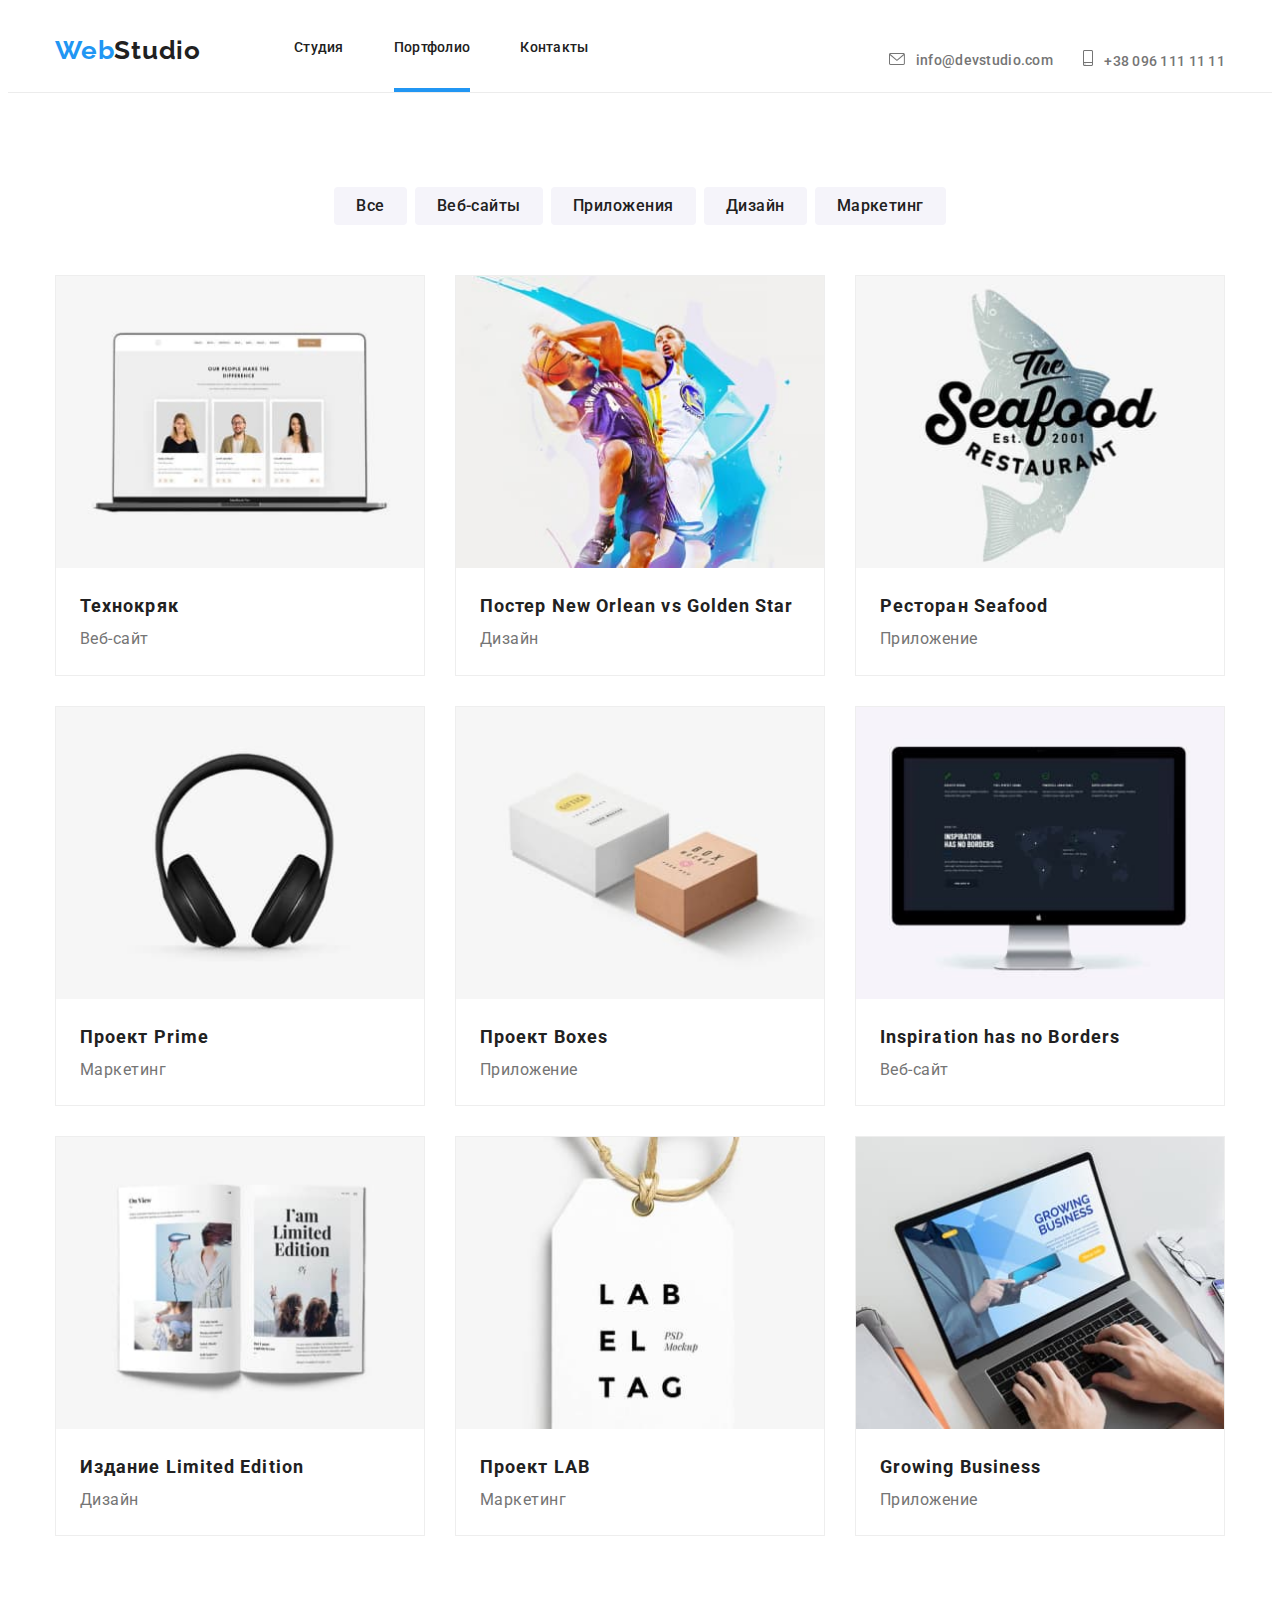
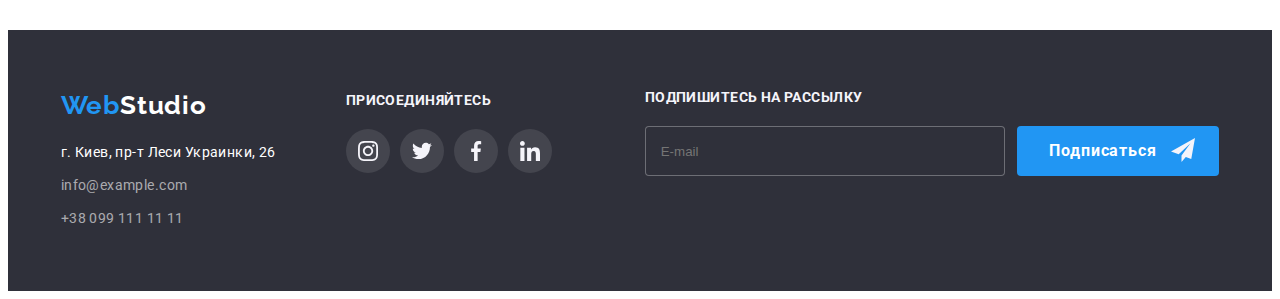
==== commit 4afc7f7b: "4" ====
--- a/portfolio.html
+++ b/portfolio.html
@@ -37,92 +37,94 @@
             data-menu-button
           >
             <svg
+              class="icon-menu"
               width="40"
               height="40"
               aria-label="переключатель мобильного меню"
             >
-              <use class="icon-menu" href="images/icon.svg#icon-menu"></use>
+              <use href="images/icon.svg#icon-menu"></use>
             </svg>
           </button>
         </div>
+
         <div class="navigation" id="navigation-container" data-menu>
           <nav class="navigation__menu">
             <ul class="navigation__list">
               <li class="navigation__item">
-                <a class="navigation__link current-link" href="index.html"
-                  >Студия</a
+                <a class="navigation__link" href="index.html">Студия</a>
+              </li>
+              <li class="navigation__item">
+                <a class="navigation__link current-link" href="portfolio.html"
+                  >Портфолио</a
                 >
-              </li>
-              <li class="navigation__item">
-                <a class="navigation__link" href="portfolio.html">Портфолио</a>
               </li>
               <li class="navigation__item">
                 <a class="navigation__link" href="#">Контакты</a>
               </li>
             </ul>
           </nav>
-          <ul class="contacts">
-            <li class="contacts__item">
-              <a
-                class="contacts__link contact__link--email"
-                href="mailto:info@devstudio.com"
-                ><svg
-                  class="contacts__icon-envelope"
-                  width="16px"
-                  height="12px"
+          <div>
+            <ul class="contacts">
+              <li class="contacts__item">
+                <a
+                  class="contacts__link contact__link--email"
+                  href="mailto:info@devstudio.com"
+                  ><svg
+                    class="contacts__icon-envelope"
+                    width="16px"
+                    height="12px"
+                  >
+                    <use href="./images/icon.svg#icon-envelope"></use>
+                  </svg>
+                  info@devstudio.com</a
                 >
-                  <use href="./images/icon.svg#icon-envelope"></use>
-                </svg>
-                info@devstudio.com</a
-              >
-            </li>
-            <li class="contacts__item">
-              <a
-                class="contacts__link contact__link--phone"
-                href="tel:+380961111111"
-                ><svg
-                  class="contacts__icon-smartphone"
-                  width="10px"
-                  height="16px"
+              </li>
+              <li class="contacts__item">
+                <a
+                  class="contacts__link contact__link--phone"
+                  href="tel:+380961111111"
+                  ><svg
+                    class="contacts__icon-smartphone"
+                    width="10px"
+                    height="16px"
+                  >
+                    <use href="./images/icon.svg#icon-smartphone"></use>
+                  </svg>
+                  +38 096 111 11 11
+                </a>
+                <button
+                  type="button"
+                  class="header__button-close"
+                  aria-expanded="false"
+                  aria-controls="navigation-container"
+                  data-menu-button-close
                 >
-                  <use href="./images/icon.svg#icon-smartphone"></use>
-                </svg>
-                +38 096 111 11 11
-              </a>
-              <button
-                type="button"
-                class="header__button-close"
-                aria-expanded="false"
-                aria-controls="navigation-container"
-                data-menu-button-close
-              >
-                <svg
-                  width="40"
-                  height="40"
-                  aria-label="переключатель мобильного меню"
-                >
-                  <use
+                  <svg
                     class="icon-cross"
-                    href="images/icon.svg#icon-cross"
-                  ></use>
-                </svg>
-              </button>
-            </li>
-          </ul>
-          <ul class="social-mobile">
-            <li class="social-mobile__item">
-              <a class="social-mobile__link" href="#">Instagram</a>
-            </li>
-            <li class="social-mobile__item">
-              <a class="social-mobile__link" href="#">Twitter</a>
-            </li>
-            <li class="social-mobile__item">
-              <a class="social-mobile__link" href="#">Facebook</a>
-            </li>
-            <li class="social-mobile__item">
-              <a class="social-mobile__link" href="#">LinkedIn</a>
-            </li>
-          </ul>
+                    width="40"
+                    height="40"
+                    aria-label="переключатель мобильного меню"
+                  >
+                    <use href="images/icon.svg#icon-cross"></use>
+                  </svg>
+                </button>
+              </li>
+            </ul>
+            <ul class="social-mobile">
+              <li class="social-mobile__item">
+                <a class="social-mobile__link" href="#">Instagram</a>
+              </li>
+              <li class="social-mobile__item">
+                <a class="social-mobile__link" href="#">Twitter</a>
+              </li>
+              <li class="social-mobile__item">
+                <a class="social-mobile__link" href="#">Facebook</a>
+              </li>
+              <li class="social-mobile__item">
+                <a class="social-mobile__link" href="#">LinkedIn</a>
+              </li>
+            </ul>
+          </div>
         </div>
       </div>
     </header>
@@ -165,21 +167,21 @@
                 />
                 <source
                   srcset="
-                    /images/portfolio/project1/project1-tablet.jpg    1x,
-                    /images/portfolio/project1/project1-tablet-2x.jpg 2x
-                  "
-                  media="(min-width: 768px)"
-                />
-                <source
-                  srcset="
-                    /images/portfolio/project1/project1-mobile.jpg    1x,
-                    /images/portfolio/project1/project1-mobile-2x.jpg 2x
-                  "
-                  media="(min-width: 480px)"
-                />
-                <img
-                  class="galery__image"
-                  src="/images/portfolio/project1/project1-desktop.jpg"
+                    ../images/portfolio/project1/project1-tablet.jpg    1x,
+                    ../images/portfolio/project1/project1-tablet-2x.jpg 2x
+                  "
+                  media="(min-width: 768px)"
+                />
+                <source
+                  srcset="
+                    ../images/portfolio/project1/project1-mobile.jpg    1x,
+                    ../images/portfolio/project1/project1-mobile-2x.jpg 2x
+                  "
+                  media="(min-width: 480px)"
+                />
+                <img
+                  class="galery__image"
+                  src="../images/portfolio/project1/project1-desktop.jpg"
                   alt="ноутбук с изображаением вебсайта"
                 />
               </picture>
--- a/css/main.min.css
+++ b/css/main.min.css
@@ -1,2 +1,2 @@
-p,h1,h2,h3,h4,h5,h6{margin:0px}a{text-decoration:none}button{cursor:pointer}img{display:block}:root{--main-text-color: #212121;--additional-text-color: #757575;--brand-color: #2196f3;--hover-color: #2196f3;--bgc-total: #2f303a;--bgc-additional: #ffffff;--bgc-button-portfolio: #f5f4fa}html{-webkit-box-sizing:border-box;box-sizing:border-box}*,*::before,*::after{-webkit-box-sizing:inherit;box-sizing:inherit}body{font-family:"Roboto", "Verdana", "Tahoma", sans-serif;font-style:normal;font-weight:400}main{position:relative;display:block}a{margin:0;padding:0}ul{margin:0;padding:0;list-style-type:none}img{display:block;max-width:100%;height:auto}.container{margin:0px auto;padding-left:15px;padding-right:15px;width:100%;min-width:320px}@media screen and (min-width: 480px){.container{width:480px}}@media screen and (min-width: 768px){.container{width:768px}}@media screen and (min-width: 1200px){.container{width:1200px}}.hidden{opacity:0;font-size:0px;line-height:0px;display:none;color:transparent;visibility:hidden;overflow:hidden;width:0px;height:0px}@media screen and (min-width: 768px){.current-link{color:var(--hover-color);border-bottom:4px solid var(--hover-color)}}.navigation__list,.social,.advantages__list,.wwd__list,.team__list,.clients__list,.switch,.galery,.adress{margin:0 auto;padding:0px;list-style:none}.contacts{list-style:none}.social,.social__link,.main-btn,.wwd__list,.clients__list{display:-webkit-box;display:-ms-flexbox;display:flex;-webkit-box-pack:center;-ms-flex-pack:center;justify-content:center;-webkit-box-align:center;-ms-flex-align:center;align-items:center}.logo{color:var(--main-text-color);font-family:"Raleway";font-style:normal;font-weight:700;font-size:24px;line-height:1.17;letter-spacing:.03em}@media screen and (min-width: 1200px){.logo{font-size:26px;line-height:1.19}}.logo--header{display:inherit}@media screen and (min-width: 768px){.logo--header{margin-right:84px}}@media screen and (min-width: 1200px){.logo--header{margin-right:93px}}.logo__img{display:inline-block;color:var(--brand-color)}.logo--footer{display:block;margin-bottom:20px}.logo__text--footer{color:var(--bgc-additional)}.navigation{max-width:100%;background-color:#ffffff}@media screen and (max-width: 767px){.navigation{display:none;position:fixed;top:0;left:0;right:0;bottom:0;z-index:1;padding-top:48px;padding-bottom:48px;padding-left:40px;padding-right:10px}}@media screen and (min-width: 768px){.navigation{display:-webkit-box;display:-ms-flexbox;display:flex;-webkit-box-pack:justify;-ms-flex-pack:justify;justify-content:space-between;-webkit-box-align:center;-ms-flex-align:center;align-items:center}}.navigation.is-open{display:block;height:100vh}@media screen and (max-width: 767px){.navigation__list{margin-bottom:302px}}@media screen and (min-width: 768px){.navigation__list{display:-webkit-box;display:-ms-flexbox;display:flex}}@media screen and (min-width: 768px){.navigation__item+.navigation__item{margin-left:50px}}.navigation__link{display:block;color:var(--main-text-color);-webkit-transition:color 250ms cubic-bezier(0.4, 0, 0.2, 1);transition:color 250ms cubic-bezier(0.4, 0, 0.2, 1);font-family:"Roboto";font-style:normal;font-weight:500;font-size:40px;line-height:1.17;letter-spacing:.02em}@media screen and (min-width: 768px){.navigation__link{font-size:14px;line-height:1.14;padding-top:32px;padding-right:0px;padding-left:0px;padding-bottom:32px}}.navigation__link:hover,.navigation__link:focus{color:var(--hover-color)}.navigation__link:hover::after{background-color:var(--hover-color)}@media screen and (max-width: 767px){.navigation__item:not(:last-child){margin-bottom:32px}}.social__item{width:44px;height:44px}.social__item+.social__item{margin-left:10px}.social__link{width:100%;height:100%;background-color:transparent;border-radius:50%;fill:#afb1b8;-webkit-transition:background-color 250ms cubic-bezier(0.4, 0, 0.2, 1),fill 250ms cubic-bezier(0.4, 0, 0.2, 1);transition:background-color 250ms cubic-bezier(0.4, 0, 0.2, 1),fill 250ms cubic-bezier(0.4, 0, 0.2, 1)}.social__link:hover,.social__link:focus{outline:none;background-color:#2196f3;fill:#ffffff}.social__link--color{fill:var(--bgc-button-portfolio);background-color:rgba(255,255,255,0.1);-webkit-transition:background-color 250ms cubic-bezier(0.4, 0, 0.2, 1);transition:background-color 250ms cubic-bezier(0.4, 0, 0.2, 1)}.social__link--color:hover,.social__link--color:focus{outline:none;background-color:#2196f3}.main-btn{margin:0 auto;min-width:200px;border-radius:4px;padding:10px 32px;font-family:"Roboto";font-style:normal;font-weight:700;font-size:16px;line-height:1.88;letter-spacing:.06em;background-color:var(--brand-color);color:var(--bgc-additional);cursor:pointer;border:none}.subscribe__btn{padding-right:62px}.header{min-width:320px;border-bottom:1px solid #ececec}.header__wrap{position:relative;margin:0 auto;padding-top:16px;padding-bottom:16px;display:-webkit-box;display:-ms-flexbox;display:flex;-webkit-box-pack:justify;-ms-flex-pack:justify;justify-content:space-between;-webkit-box-align:center;-ms-flex-align:center;align-items:center}@media screen and (min-width: 768px){.header__wrap{padding-top:0px;padding-bottom:0px}}@media screen and (min-width: 1200px){.header__wrap{-webkit-box-pack:start;-ms-flex-pack:start;justify-content:flex-start}}@media screen and (min-width: 768px){.header__hidepart{display:none}}.header__button{position:absolute;top:10px;right:15px;display:-webkit-inline-box;display:-ms-inline-flexbox;display:inline-flex;margin:0;padding:0;border:none;background-color:#ffffff}.header__button:hover,.header__button:focus .icon-menu{fill:var(--hover-color)}.header__button-close{display:-webkit-inline-box;display:-ms-inline-flexbox;display:inline-flex;margin:0;padding:0;border:none;background-color:#ffffff}@media screen and (min-width: 768px){.header__button-close{display:none}}.header__button-close:hover,.header__button-close:focus .icon-cross{fill:var(--hover-color)}.header__button.is-open .icon-cross{display:block}.header__button-close{position:absolute;top:10px;right:15px}@media screen and (max-width: 767px){.contacts{display:-webkit-box;display:-ms-flexbox;display:flex;-webkit-box-orient:vertical;-webkit-box-direction:reverse;-ms-flex-direction:column-reverse;flex-direction:column-reverse}}@media screen and (min-width: 768px){.contacts{margin-top:0;margin-bottom:0;margin-left:84px;margin-right:0}}@media screen and (min-width: 1200px){.contacts{display:-webkit-box;display:-ms-flexbox;display:flex;position:absolute;right:15px}}.contacts__link{font-family:"Roboto";font-style:normal;font-weight:500;font-size:12px;line-height:1.14;letter-spacing:.02em;color:#2196f3;color:var(--additional-text-color);-webkit-transition:color 250ms cubic-bezier(0.4, 0, 0.2, 1);transition:color 250ms cubic-bezier(0.4, 0, 0.2, 1)}@media screen and (max-width: 767px){.contacts__link{margin-left:40px}}@media screen and (min-width: 1200px){.contacts__link{font-size:14px}}.contacts__link:hover,.contacts__link:focus{color:var(--hover-color)}@media screen and (max-width: 767px){.contact__link--phone{display:block;font-family:"Roboto";font-style:normal;font-weight:500;font-size:34px;line-height:1.17;letter-spacing:.02em;color:#2196f3;margin:0;margin-bottom:32px}}@media screen and (max-width: 767px){.contact__link--email{display:block;font-family:"Roboto";font-style:normal;font-weight:500;font-size:24px;line-height:1.17;letter-spacing:.02em;color:#757575;margin:0;margin-bottom:64px}}.social-mobile{display:none;max-width:100%}@media screen and (max-width: 767px){.social-mobile{display:-webkit-box;display:-ms-flexbox;display:flex;-ms-flex-wrap:wrap;flex-wrap:wrap}}.social-mobile__item:first-child{padding-right:10px}.social-mobile__item:last-child{padding-left:10px}.social-mobile__item:nth-child(2){padding-left:10px;padding-right:10px;border-left:1px solid rgba(33,33,33,0.2);border-right:1px solid rgba(33,33,33,0.2)}.social-mobile__item:nth-child(3){padding-left:10px;padding-right:10px;border-right:1px solid rgba(33,33,33,0.2)}.social-mobile__link{font-family:"Roboto";font-style:normal;font-weight:500;font-size:18px;line-height:1.22;letter-spacing:.02em;color:#2196f3}@media screen and (min-width: 1200px){.contacts__item+.contacts__item{margin-left:30px}}.contacts__icon-envelope{margin-right:8px;width:16px;height:12px;fill:currentColor}@media screen and (max-width: 767px){.contacts__icon-envelope{display:none}}.contacts__icon-smartphone{width:10px;height:16px;margin-right:8px;fill:currentColor}@media screen and (max-width: 767px){.contacts__icon-smartphone{display:none}}.hero{display:block;margin:0px auto;padding-top:118px;padding-bottom:118px;text-align:center;min-width:320px;width:100%;background-repeat:no-repeat;background-position:center;background-size:cover;background-color:#c4c4c4;background-image:-webkit-gradient(linear, left top, left bottom, from(rgba(47,48,58,0.4)), to(rgba(47,48,58,0.4))),url(/images/webstudio/hero-bg/bg-mobile.jpg);background-image:linear-gradient(rgba(47,48,58,0.4), rgba(47,48,58,0.4)),url(/images/webstudio/hero-bg/bg-mobile.jpg)}@media (min-device-pixel-ratio: 2), (-webkit-min-device-pixel-ratio: 2), (min-resolution: 192dpi), (min-resolution: 2dppx){.hero .box{background-image:-webkit-gradient(linear, left top, left bottom, from(rgba(47,48,58,0.4)), to(rgba(47,48,58,0.4))),url(/images/webstudio/hero-bg/bg-mobile-2x.jpg);background-image:linear-gradient(rgba(47,48,58,0.4), rgba(47,48,58,0.4)),url(/images/webstudio/hero-bg/bg-mobile-2x.jpg)}}@media screen and (min-width: 768px){.hero{background-image:-webkit-gradient(linear, left top, left bottom, from(rgba(47,48,58,0.4)), to(rgba(47,48,58,0.4))),url(/images/webstudio/hero-bg/bg-tablet.jpg);background-image:linear-gradient(rgba(47,48,58,0.4), rgba(47,48,58,0.4)),url(/images/webstudio/hero-bg/bg-tablet.jpg)}}@media screen and (min-width: 768px) and (min-device-pixel-ratio: 2), screen and (min-width: 768px) and (-webkit-min-device-pixel-ratio: 2), screen and (min-width: 768px) and (min-resolution: 192dpi), screen and (min-width: 768px) and (min-resolution: 2dppx){.hero .box{background-image:-webkit-gradient(linear, left top, left bottom, from(rgba(47,48,58,0.4)), to(rgba(47,48,58,0.4))),url(/images/webstudio/hero-bg/bg-tablet-2x.jpg);background-image:linear-gradient(rgba(47,48,58,0.4), rgba(47,48,58,0.4)),url(/images/webstudio/hero-bg/bg-tablet-2x.jpg)}}@media screen and (min-width: 1200px){.hero{background-image:-webkit-gradient(linear, left top, left bottom, from(rgba(47,48,58,0.4)), to(rgba(47,48,58,0.4))),url(/images/webstudio/hero-bg/bg-desktop.jpg);background-image:linear-gradient(rgba(47,48,58,0.4), rgba(47,48,58,0.4)),url(/images/webstudio/hero-bg/bg-desktop.jpg)}}@media screen and (min-width: 1200px) and (min-device-pixel-ratio: 2), screen and (min-width: 1200px) and (-webkit-min-device-pixel-ratio: 2), screen and (min-width: 1200px) and (min-resolution: 192dpi), screen and (min-width: 1200px) and (min-resolution: 2dppx){.hero .box{background-image:-webkit-gradient(linear, left top, left bottom, from(rgba(47,48,58,0.4)), to(rgba(47,48,58,0.4))),url(/images/webstudio/hero-bg/bg-desktop-2x.jpg);background-image:linear-gradient(rgba(47,48,58,0.4), rgba(47,48,58,0.4)),url(/images/webstudio/hero-bg/bg-desktop-2x.jpg)}}@media screen and (min-width: 1200px){.hero{padding-top:200px;padding-bottom:200px;max-width:1600px}}.hero__title{margin:0px auto;margin-bottom:30px;text-align:center;text-transform:uppercase;color:#ffffff;color:var(--bgc-additional);font-family:"Roboto";font-style:normal;font-weight:900;font-size:26px;line-height:1.61;letter-spacing:.06em}@media screen and (min-width: 1200px){.hero__title{font-family:"Roboto";font-style:normal;font-weight:900;font-size:44px;line-height:1.36;letter-spacing:.06em}}.advantages{padding-top:60px;padding-bottom:60px;text-align:center}@media screen and (min-width: 1200px){.advantages{padding-top:94px;padding-bottom:94px}}.advantages__list{margin:-15px}@media screen and (min-width: 768px){.advantages__list{display:-webkit-box;display:-ms-flexbox;display:flex;-ms-flex-wrap:wrap;flex-wrap:wrap;-webkit-box-pack:center;-ms-flex-pack:center;justify-content:center}}.advantages__item{margin:15px}@media screen and (min-width: 768px){.advantages__item{width:calc((100% - 60px) / 2)}}@media screen and (min-width: 1200px){.advantages__item{width:calc((100% - 120px) / 4)}}.advantages__wrap{margin-bottom:30px;padding-top:25px;padding-bottom:25px;text-align:center;background-color:#f5f4fa;border-radius:4px}.advantages__title{margin-bottom:10px;font-family:"Roboto";font-style:normal;font-weight:700;font-size:14px;line-height:1.14;letter-spacing:.03em;text-align:center;text-transform:uppercase;color:#212121}@media screen and (min-width: 1200px){.advantages__title{font-family:"Roboto";font-style:normal;font-weight:700;font-size:14px;line-height:1.17;letter-spacing:.03em;text-align:start}}.advantages__desctiption{font-family:"Roboto";font-style:normal;font-weight:400;font-size:14px;line-height:1.71;letter-spacing:.03em;text-align:start;color:var(--additional-text-color)}.wwd{display:none}.wwd__box{padding-bottom:94px}.wwd__title{margin-bottom:50px;text-align:center;font-family:"Roboto";font-style:normal;font-weight:700;font-size:36px;line-height:1.17;letter-spacing:.03em;color:var(--main-text-color)}@media screen and (min-width: 1200px){.wwd{display:contents}}.wwd__item+.wwd__item{margin-left:30px}.wwd__wrap{position:relative}.wwd__image{width:370px}.wwd__description{position:absolute;bottom:0;width:100%;padding-top:27px;padding-bottom:27px;text-align:center;font-family:"Roboto";font-style:normal;font-weight:700;font-size:14px;line-height:1.14;letter-spacing:.03em;text-transform:uppercase;color:#ffffff;background-color:rgba(47,48,58,0.8)}.team{padding-top:60px;padding-bottom:60px;background-color:#f5f4fa}@media screen and (min-width: 1200px){.team{padding-top:94px;padding-bottom:94px}}.team__title{display:block;margin-bottom:30px;text-align:center;color:var(--main-text-color);font-family:"Roboto";font-style:normal;font-weight:700;font-size:28px;line-height:1.18;letter-spacing:.03em}@media screen and (min-width: 1200px){.team__title{font-size:36px}}.team__list{margin:-15px;display:-webkit-box;display:-ms-flexbox;display:flex;-ms-flex-wrap:wrap;flex-wrap:wrap;-webkit-box-pack:center;-ms-flex-pack:center;justify-content:center}.team__item{width:100%;margin:15px}@media screen and (min-width: 768px){.team__item{width:calc((100% - 60px) / 2)}}@media screen and (min-width: 1200px){.team__item{width:calc((100% - 120px) / 4)}}.team__photo{width:100%}.team__wrap{padding-top:30px;padding-bottom:30px;background-color:#ffffff;-webkit-box-shadow:0px 1px 3px rgba(0,0,0,0.12),0px 1px 1px rgba(0,0,0,0.14),0px 2px 1px rgba(0,0,0,0.2);box-shadow:0px 1px 3px rgba(0,0,0,0.12),0px 1px 1px rgba(0,0,0,0.14),0px 2px 1px rgba(0,0,0,0.2)}.team__name{margin-bottom:10px;text-align:center;color:var(--main-text-color);font-family:"Roboto";font-style:normal;font-weight:500;font-size:16px;line-height:1.19;letter-spacing:.03em}@media screen and (min-width: 1200px){.team__name{font-weight:700}}.team__position{margin-bottom:16px;text-align:center;color:var(--additional-text-color);font-family:"Roboto";font-style:normal;font-weight:400;font-size:16px;line-height:1.19;letter-spacing:.03em}.clients{padding-top:60px;padding-bottom:60px;text-align:center}@media screen and (min-width: 1200px){.clients{padding-top:94px;padding-bottom:94px}}.clients__title{margin-bottom:30px;display:inline-block;text-align:center;color:var(--main-text-color);font-family:"Roboto";font-style:normal;font-weight:700;font-size:28px;line-height:1.17;letter-spacing:.03em}@media screen and (min-width: 1200px){.clients__title{font-size:36px;margin-bottom:50px}}.clients__list{margin:-15px;-ms-flex-wrap:wrap;flex-wrap:wrap}.clients__item{width:calc((100% - 60px) / 2);height:92px;margin:15px}@media screen and (min-width: 768px){.clients__item{width:calc((100% - 90px) / 3)}}@media screen and (min-width: 1200px){.clients__item{width:calc((100% - 180px) / 6)}}.clients__link{display:block;padding-top:16px;padding-bottom:16px;border:1px solid #afb1b8;border-radius:4px;cursor:pointer;color:#afb1b8;-webkit-transition:border 250ms cubic-bezier(0.4, 0, 0.2, 1),color 250ms cubic-bezier(0.4, 0, 0.2, 1);transition:border 250ms cubic-bezier(0.4, 0, 0.2, 1),color 250ms cubic-bezier(0.4, 0, 0.2, 1)}.clients__link:hover,.clients__link:focus{outline:none;border:1px solid var(--hover-color);color:var(--hover-color)}.clients__icon{width:106px;height:60px;fill:currentColor}.portfolio{padding-top:60px;padding-bottom:60px}@media screen and (min-width: 1200px){.portfolio{padding-top:94px;padding-bottom:94px}}.switch{margin-bottom:40px;display:-webkit-box;display:-ms-flexbox;display:flex;-ms-flex-wrap:wrap;flex-wrap:wrap;-webkit-box-pack:start;-ms-flex-pack:start;justify-content:start}@media screen and (min-width: 768px){.switch{margin-bottom:30px;-ms-flex-wrap:nowrap;flex-wrap:nowrap;-webkit-box-pack:center;-ms-flex-pack:center;justify-content:center}}@media screen and (min-width: 1200px){.switch{margin-bottom:50px}}.switch__item:not(:last-child){margin-right:8px}@media screen and (max-width: 767px){.switch__item:nth-child(-n+3){margin-bottom:15px}}.switch__btn{padding-top:6px;padding-bottom:6px;padding-left:22px;padding-right:22px;border:none;border-radius:4px;text-align:center;font-family:"Roboto";font-style:normal;font-weight:500;font-size:16px;line-height:1.63;letter-spacing:.03em;color:var(--main-text-color);background-color:var(--bgc-button-portfolio);-webkit-transition:color 250ms cubic-bezier(0.4, 0, 0.2, 1),background-color 250ms cubic-bezier(0.4, 0, 0.2, 1);transition:color 250ms cubic-bezier(0.4, 0, 0.2, 1),background-color 250ms cubic-bezier(0.4, 0, 0.2, 1)}.switch__btn:focus,.switch__btn:hover{background-color:var(--hover-color);color:var(--bgc-additional);outline:none}.galery{display:-webkit-box;display:-ms-flexbox;display:flex;-ms-flex-wrap:wrap;flex-wrap:wrap;-webkit-box-pack:start;-ms-flex-pack:start;justify-content:flex-start;margin:-15px}.galery__item{margin:15px;width:100%;border:1px solid #eeeeee;-webkit-transition:-webkit-box-shadow 250ms cubic-bezier(0.4, 0, 0.2, 1);transition:-webkit-box-shadow 250ms cubic-bezier(0.4, 0, 0.2, 1);transition:box-shadow 250ms cubic-bezier(0.4, 0, 0.2, 1);transition:box-shadow 250ms cubic-bezier(0.4, 0, 0.2, 1), -webkit-box-shadow 250ms cubic-bezier(0.4, 0, 0.2, 1)}.galery__item:hover{-webkit-box-shadow:0px 1px 1px rgba(0,0,0,0.12),0px 4px 4px rgba(0,0,0,0.06),1px 4px 6px rgba(0,0,0,0.16);box-shadow:0px 1px 1px rgba(0,0,0,0.12),0px 4px 4px rgba(0,0,0,0.06),1px 4px 6px rgba(0,0,0,0.16)}@media screen and (min-width: 768px){.galery__item{width:calc((100% - 60px) / 2)}}@media screen and (min-width: 1200px){.galery__item{width:calc((100% - 90px) / 3)}}.galery__thumb{position:relative;overflow:hidden}.galery__image{display:block;width:100%}.galery__description{position:absolute;bottom:0;-webkit-transform:translateY(100%);transform:translateY(100%);opacity:0;-webkit-transition:opacity 250ms cubic-bezier(0.4, 0, 0.2, 1),-webkit-transform 250ms cubic-bezier(0.4, 0, 0.2, 1);transition:opacity 250ms cubic-bezier(0.4, 0, 0.2, 1),-webkit-transform 250ms cubic-bezier(0.4, 0, 0.2, 1);transition:transform 250ms cubic-bezier(0.4, 0, 0.2, 1),opacity 250ms cubic-bezier(0.4, 0, 0.2, 1);transition:transform 250ms cubic-bezier(0.4, 0, 0.2, 1),opacity 250ms cubic-bezier(0.4, 0, 0.2, 1),-webkit-transform 250ms cubic-bezier(0.4, 0, 0.2, 1);overflow:hidden;width:100%;height:100%;padding-top:63px;padding-bottom:63px;padding-left:24px;padding-right:24px;font-family:"Roboto";font-style:normal;font-weight:400;font-size:18px;line-height:1.55;letter-spacing:.03em;color:var(--bgc-additional);background-color:rgba(33,150,243,0.9)}.galery__info{padding-top:20px;padding-bottom:20px;padding-left:24px;padding-right:24px}.galery__item:hover .galery__description,.galery__info{-webkit-transform:translateY(0);transform:translateY(0);opacity:1}.galery__title{font-family:"Roboto";font-style:normal;font-weight:700;font-size:18px;line-height:2;letter-spacing:.06em;color:var(--main-text-color)}.galery__type{font-family:"Roboto";font-style:normal;font-weight:400;font-size:16px;line-height:1.88;letter-spacing:.03em;color:var(--additional-text-color)}.footer{margin:0px auto;padding-top:60px;padding-bottom:60px;background-color:var(--bgc-total);min-width:320px}@media screen and (max-width: 1199px){.footer{text-align:center}}@media screen and (min-width: 768px){.footer__wrap{display:-webkit-box;display:-ms-flexbox;display:flex;-ms-flex-wrap:wrap;flex-wrap:wrap;-webkit-box-pack:center;-ms-flex-pack:center;justify-content:center}}.adress__item:not(:last-child){margin-bottom:9px}@media screen and (max-width: 1199px){.footer__top{display:block;margin-bottom:60px}}.adress__map{font-family:"Roboto";font-style:normal;font-weight:400;font-size:14px;line-height:1.71;letter-spacing:.03em;color:var(--bgc-additional)}.adress__contacts{font-family:"Roboto";font-style:normal;font-weight:400;font-size:14px;line-height:1.71;letter-spacing:.03em;color:rgba(255,255,255,0.6)}@media screen and (min-width: 768px){.footer-mid{margin-left:165px}}@media screen and (min-width: 1200px){.footer-mid{margin-left:70px;margin-right:93px}}.footer-mid__title{display:inline-block;margin-bottom:20px;font-family:"Roboto";font-style:normal;font-weight:700;font-size:14px;line-height:1.14;letter-spacing:.03em;text-transform:uppercase;color:var(--bgc-button-portfolio)}.footer-mid__item{width:44px;height:44px}.footer-mid__item+.footer-mid__item{margin-left:10px}@media screen and (max-width: 767px){.social__item--footer{display:block;margin-bottom:60px}}.footer-subscribe{fill:black}.footer-subscribe__label{display:block;margin-bottom:20px;font-family:"Roboto";font-style:normal;font-weight:700;font-size:14px;line-height:1.14;letter-spacing:.03em;text-transform:uppercase;color:var(--bgc-button-portfolio)}.user-email-input{width:360px;height:50px;padding:15px;color:var(--bgc-button-portfolio);border:1px solid rgba(255,255,255,0.3);border-radius:4px;background-color:var(--bgc-total)}@media screen and (max-width: 767px){.user-email-input{margin-bottom:20px;width:100%;max-width:450px}}@media screen and (min-width: 768px) and (max-width: 1199px){.user-email-input{width:450px;margin-bottom:20px}}@media screen and (min-width: 1200px){.user-email-input{margin-right:12px}}.subscribe{position:relative;display:-webkit-box;display:-ms-flexbox;display:flex;text-align:center}@media screen and (max-width: 768px){.subscribe{display:-webkit-box;display:-ms-flexbox;display:flex;-ms-flex-wrap:wrap;flex-wrap:wrap;-webkit-box-pack:center;-ms-flex-pack:center;justify-content:center}}@media screen and (max-width: 1199px){.subscribe{-webkit-box-orient:vertical;-webkit-box-direction:normal;-ms-flex-direction:column;flex-direction:column;-webkit-box-align:center;-ms-flex-align:center;align-items:center}}.subscribe__wrap{position:relative;display:-webkit-box;display:-ms-flexbox;display:flex}.subscribe__icon{position:absolute;top:0;right:0;-webkit-transform:translate(-100%, 50%);transform:translate(-100%, 50%);fill:var(--bgc-button-portfolio)}.backdrop{position:fixed;top:0;left:0;width:100vw;height:100vh;background-color:rgba(0,0,0,0.2);opacity:1;-webkit-transition:opacity 500ms;transition:opacity 500ms}.backdrop.is-hidden{opacity:0;visibility:none;pointer-events:none}.modal-main{position:fixed;top:50%;left:50%;-webkit-transform:translate(-50%, -50%);transform:translate(-50%, -50%);width:calc(100% - 30px);max-width:450px;padding:40px;background:#ffffff;-webkit-box-shadow:0px 1px 3px rgba(0,0,0,0.12),0px 1px 1px rgba(0,0,0,0.14),0px 2px 1px rgba(0,0,0,0.2);box-shadow:0px 1px 3px rgba(0,0,0,0.12),0px 1px 1px rgba(0,0,0,0.14),0px 2px 1px rgba(0,0,0,0.2);border-radius:4px}@media screen and (min-width: 1200px){.modal-main{max-width:none;width:528px}}.modal-close-link{position:absolute;top:8px;right:8px;display:block;width:30px;height:30px;border-radius:50%;border:1px solid rgba(0,0,0,0.1)}.modal-close-link:hover .modal-close-icon{fill:var(--hover-color)}.modal-close-icon{position:absolute;top:5px;right:5px;width:18px;height:18px;-webkit-transition:fill 250ms cubic-bezier(0.4, 0, 0.2, 1);transition:fill 250ms cubic-bezier(0.4, 0, 0.2, 1)}.modal-user-title{display:block;margin-bottom:12px;font-family:"Roboto";font-style:normal;font-weight:700;font-size:20px;line-height:1.15;letter-spacing:.03em;color:var(--main-text-color)}.lable{display:block;margin-bottom:4px;font-family:"Roboto";font-style:normal;font-weight:500;font-size:12px;line-height:1.17;letter-spacing:.01em;color:#757575}.input-container{margin-bottom:10px}.input-container:last-child{margin-bottom:20px}.input-wrap{position:relative}.input{display:block;width:100%;height:40px;padding-left:30px;margin-bottom:10px;font-family:"Roboto";font-style:normal;font-weight:500;font-size:16px;line-height:1.15;letter-spacing:.03em;color:#212121;outline:none;border:1px solid rgba(33,33,33,0.2);border-radius:4px;-webkit-transition:border 250ms cubic-bezier(0.4, 0, 0.2, 1);transition:border 250ms cubic-bezier(0.4, 0, 0.2, 1)}.input:hover,.input:focus,.user-comments-area:hover,.user-comments-area:focus{border:1px solid var(--hover-color);border-radius:4px}.input-wrap:hover .input-icon{fill:var(--hover-color)}.input:focus+.input-icon{fill:var(--hover-color)}.input-icon{position:absolute;left:10px;top:50%;-webkit-transform:translateY(-50%);transform:translateY(-50%);fill:var(--main-text-color)}.user-comments-area{width:100%;height:120px;resize:none;padding:12px 16px;outline:none;border:1px solid rgba(33,33,33,0.2);border-radius:4px}.user-comments-area::-webkit-input-placeholder{font-family:"Roboto";font-style:normal;font-weight:500;font-size:12px;line-height:1.17;letter-spacing:.01em;color:rgba(117,117,117,0.5)}.user-comments-area:-ms-input-placeholder{font-family:"Roboto";font-style:normal;font-weight:500;font-size:12px;line-height:1.17;letter-spacing:.01em;color:rgba(117,117,117,0.5)}.user-comments-area::-ms-input-placeholder{font-family:"Roboto";font-style:normal;font-weight:500;font-size:12px;line-height:1.17;letter-spacing:.01em;color:rgba(117,117,117,0.5)}.user-comments-area::placeholder{font-family:"Roboto";font-style:normal;font-weight:500;font-size:12px;line-height:1.17;letter-spacing:.01em;color:rgba(117,117,117,0.5)}.modal-checkbox{margin-bottom:30px;display:-webkit-box;display:-ms-flexbox;display:flex;-webkit-box-align:center;-ms-flex-align:center;align-items:center}.icon-vector{position:absolute;top:0;left:0;z-index:1;border-radius:2px}@media screen and (min-width: 1200px){.icon-vector{-webkit-transform:translateY(20%);transform:translateY(20%)}}.icon-border{position:absolute;top:0;left:0;display:-webkit-box;display:-ms-flexbox;display:flex;-webkit-box-align:center;-ms-flex-align:center;align-items:center;-webkit-box-pack:center;-ms-flex-pack:center;justify-content:center;width:16px;height:16px;border:2px solid #212121;border-radius:2px}@media screen and (min-width: 1200px){.icon-border{-webkit-transform:translateY(20%);transform:translateY(20%)}}.accept{display:-webkit-box;display:-ms-flexbox;display:flex;-webkit-box-pack:center;-ms-flex-pack:center;justify-content:center;-webkit-box-align:center;-ms-flex-align:center;align-items:center;position:relative;font-family:"Roboto";font-style:normal;font-weight:500;font-size:14px;line-height:1.71;letter-spacing:.03em;color:var(--additional-text-color)}.input-check{position:absolute}.icon-vector{width:16px;height:16px;fill:transparent}.input-check:checked+.icon-border{background-color:#2196f3;border:none}.input-check:checked+.icon-vector{background-color:#2196f3;fill:#ffffff}.policy-text{padding-left:25px;font-family:"Roboto";font-style:normal;font-weight:400;font-size:12px;line-height:1.17;letter-spacing:.03em}@media screen and (min-width: 1200px){.policy-text{font-size:14px;line-height:1.71}}.policy{margin-left:4px;-webkit-text-decoration-line:underline;text-decoration-line:underline;font-family:"Roboto";font-style:normal;font-weight:400;font-size:12px;line-height:1.17;letter-spacing:.03em;color:var(--hover-color)}@media screen and (min-width: 1200px){.policy{font-size:14px;line-height:1.71}}.button-modal-send{display:-webkit-box;display:-ms-flexbox;display:flex;-webkit-box-align:center;-ms-flex-align:center;align-items:center;-webkit-box-pack:center;-ms-flex-pack:center;justify-content:center;margin:0 auto;width:200px;height:50px;font-family:"Roboto";font-style:normal;font-weight:700;font-size:16px;line-height:1.87;letter-spacing:.06em;color:#ffffff;background-color:#188ce8;-webkit-box-shadow:0px 4px 4px rgba(0,0,0,0.15);box-shadow:0px 4px 4px rgba(0,0,0,0.15);border-radius:4px;border:none}
+p,h1,h2,h3,h4,h5,h6{margin:0px}a{text-decoration:none}button{cursor:pointer}img{display:block}:root{--main-text-color: #212121;--additional-text-color: #757575;--brand-color: #2196f3;--hover-color: #2196f3;--bgc-total: #2f303a;--bgc-additional: #ffffff;--bgc-button-portfolio: #f5f4fa}html{-webkit-box-sizing:border-box;box-sizing:border-box}*,*::before,*::after{-webkit-box-sizing:inherit;box-sizing:inherit}body{font-family:"Roboto", "Verdana", "Tahoma", sans-serif;font-style:normal;font-weight:400}main{position:relative;display:block}a{margin:0;padding:0}ul{margin:0;padding:0;list-style-type:none}img{display:block;max-width:100%;height:auto}.container{margin:0px auto;padding-left:15px;padding-right:15px;width:100%;min-width:320px}@media screen and (min-width: 480px){.container{width:480px}}@media screen and (min-width: 768px){.container{width:768px}}@media screen and (min-width: 1200px){.container{width:1200px}}.hidden{opacity:0;font-size:0px;line-height:0px;display:none;color:transparent;visibility:hidden;overflow:hidden;width:0px;height:0px}@media screen and (min-width: 768px){.current-link{color:var(--hover-color);border-bottom:4px solid var(--hover-color)}}.navigation__list,.social,.advantages__list,.wwd__list,.team__list,.clients__list,.switch,.galery,.adress{margin:0 auto;padding:0px;list-style:none}.contacts{list-style:none}.social,.social__link,.main-btn,.wwd__list,.clients__list{display:-webkit-box;display:-ms-flexbox;display:flex;-webkit-box-pack:center;-ms-flex-pack:center;justify-content:center;-webkit-box-align:center;-ms-flex-align:center;align-items:center}.logo{color:var(--main-text-color);font-family:"Raleway";font-style:normal;font-weight:700;font-size:24px;line-height:1.17;letter-spacing:.03em}@media screen and (min-width: 1200px){.logo{font-size:26px;line-height:1.19}}.logo--header{display:inherit}@media screen and (min-width: 768px){.logo--header{margin-right:84px}}@media screen and (min-width: 1200px){.logo--header{margin-right:93px}}.logo__img{display:inline-block;color:var(--brand-color)}.logo--footer{display:block;margin-bottom:20px}.logo__text--footer{color:var(--bgc-additional)}.navigation{max-width:100%;background-color:#ffffff}@media screen and (max-width: 767px){.navigation{display:none;position:fixed;top:0;left:0;right:0;bottom:0;z-index:1;padding-top:48px;padding-bottom:48px;padding-left:40px;padding-right:10px}}@media screen and (min-width: 768px){.navigation{display:-webkit-box;display:-ms-flexbox;display:flex;-webkit-box-pack:justify;-ms-flex-pack:justify;justify-content:space-between;-webkit-box-align:center;-ms-flex-align:center;align-items:center}}.navigation.is-open{display:-webkit-box;display:-ms-flexbox;display:flex;-webkit-box-orient:vertical;-webkit-box-direction:normal;-ms-flex-direction:column;flex-direction:column;-webkit-box-pack:justify;-ms-flex-pack:justify;justify-content:space-between;height:100vh}@media screen and (min-width: 768px){.navigation__list{display:-webkit-box;display:-ms-flexbox;display:flex}}@media screen and (min-width: 768px){.navigation__item+.navigation__item{margin-left:50px}}.navigation__link{display:block;color:var(--main-text-color);-webkit-transition:color 250ms cubic-bezier(0.4, 0, 0.2, 1);transition:color 250ms cubic-bezier(0.4, 0, 0.2, 1);font-family:"Roboto";font-style:normal;font-weight:500;font-size:40px;line-height:1.17;letter-spacing:.02em}@media screen and (min-width: 768px){.navigation__link{font-size:14px;line-height:1.14;padding-top:32px;padding-right:0px;padding-left:0px;padding-bottom:32px}}.navigation__link:hover,.navigation__link:focus{color:var(--hover-color)}.navigation__link:hover::after{background-color:var(--hover-color)}@media screen and (max-width: 767px){.navigation__item:not(:last-child){margin-bottom:32px}}.social__item{width:44px;height:44px}.social__item+.social__item{margin-left:10px}.social__link{width:100%;height:100%;background-color:transparent;border-radius:50%;fill:#afb1b8;-webkit-transition:background-color 250ms cubic-bezier(0.4, 0, 0.2, 1),fill 250ms cubic-bezier(0.4, 0, 0.2, 1);transition:background-color 250ms cubic-bezier(0.4, 0, 0.2, 1),fill 250ms cubic-bezier(0.4, 0, 0.2, 1)}.social__link:hover,.social__link:focus{outline:none;background-color:#2196f3;fill:#ffffff}.social__link--color{fill:var(--bgc-button-portfolio);background-color:rgba(255,255,255,0.1);-webkit-transition:background-color 250ms cubic-bezier(0.4, 0, 0.2, 1);transition:background-color 250ms cubic-bezier(0.4, 0, 0.2, 1)}.social__link--color:hover,.social__link--color:focus{outline:none;background-color:#2196f3}.main-btn{margin:0 auto;min-width:200px;border-radius:4px;padding:10px 32px;font-family:"Roboto";font-style:normal;font-weight:700;font-size:16px;line-height:1.88;letter-spacing:.06em;background-color:var(--brand-color);color:var(--bgc-additional);cursor:pointer;border:none}.subscribe__btn{padding-right:62px}.header{min-width:320px;border-bottom:1px solid #ececec}.header__wrap{position:relative;margin:0 auto;padding-top:16px;padding-bottom:16px;display:-webkit-box;display:-ms-flexbox;display:flex;-webkit-box-pack:justify;-ms-flex-pack:justify;justify-content:space-between;-webkit-box-align:center;-ms-flex-align:center;align-items:center}@media screen and (min-width: 768px){.header__wrap{padding-top:0px;padding-bottom:0px}}@media screen and (min-width: 1200px){.header__wrap{-webkit-box-pack:start;-ms-flex-pack:start;justify-content:flex-start}}@media screen and (min-width: 768px){.header__hidepart{display:none}}.header__button{position:absolute;top:10px;right:15px;display:-webkit-inline-box;display:-ms-inline-flexbox;display:inline-flex;margin:0;padding:0;border:none;background-color:#ffffff}.header__button:hover,.header__button:focus .icon-menu{fill:var(--hover-color)}.header__button-close{display:-webkit-inline-box;display:-ms-inline-flexbox;display:inline-flex;margin:0;padding:0;border:none;background-color:#ffffff}@media screen and (min-width: 768px){.header__button-close{display:none}}.header__button-close:hover,.header__button-close:focus .icon-cross{fill:var(--hover-color)}.header__button.is-open .icon-cross{display:block}.header__button-close{position:absolute;top:10px;right:15px}@media screen and (max-width: 767px){.contacts{display:-webkit-box;display:-ms-flexbox;display:flex;-webkit-box-orient:vertical;-webkit-box-direction:reverse;-ms-flex-direction:column-reverse;flex-direction:column-reverse}}@media screen and (min-width: 768px){.contacts{margin-top:0;margin-bottom:0;margin-left:84px;margin-right:0}}@media screen and (min-width: 1200px){.contacts{display:-webkit-box;display:-ms-flexbox;display:flex;position:absolute;right:15px}}.contacts__link{font-family:"Roboto";font-style:normal;font-weight:500;font-size:12px;line-height:1.14;letter-spacing:.02em;color:#2196f3;color:var(--additional-text-color);-webkit-transition:color 250ms cubic-bezier(0.4, 0, 0.2, 1);transition:color 250ms cubic-bezier(0.4, 0, 0.2, 1)}@media screen and (max-width: 767px){.contacts__link{margin-left:40px}}@media screen and (min-width: 1200px){.contacts__link{font-size:14px}}.contacts__link:hover,.contacts__link:focus{color:var(--hover-color)}@media screen and (max-width: 767px){.contact__link--phone{display:block;font-family:"Roboto";font-style:normal;font-weight:500;font-size:34px;line-height:1.17;letter-spacing:.02em;color:#2196f3;margin:0;margin-bottom:32px}}@media screen and (max-width: 767px){.contact__link--email{display:block;font-family:"Roboto";font-style:normal;font-weight:500;font-size:24px;line-height:1.17;letter-spacing:.02em;color:#757575;margin:0;margin-bottom:64px}}.social-mobile{display:none;max-width:100%}@media screen and (max-width: 767px){.social-mobile{display:-webkit-box;display:-ms-flexbox;display:flex;-ms-flex-wrap:wrap;flex-wrap:wrap}}.social-mobile__item:first-child{padding-right:10px}.social-mobile__item:last-child{padding-left:10px}.social-mobile__item:nth-child(2){padding-left:10px;padding-right:10px;border-left:1px solid rgba(33,33,33,0.2);border-right:1px solid rgba(33,33,33,0.2)}.social-mobile__item:nth-child(3){padding-left:10px;padding-right:10px;border-right:1px solid rgba(33,33,33,0.2)}.social-mobile__link{font-family:"Roboto";font-style:normal;font-weight:500;font-size:18px;line-height:1.22;letter-spacing:.02em;color:#2196f3}@media screen and (min-width: 1200px){.contacts__item+.contacts__item{margin-left:30px}}.contacts__icon-envelope{margin-right:8px;width:16px;height:12px;fill:currentColor}@media screen and (max-width: 767px){.contacts__icon-envelope{display:none}}.contacts__icon-smartphone{width:10px;height:16px;margin-right:8px;fill:currentColor}@media screen and (max-width: 767px){.contacts__icon-smartphone{display:none}}.hero{display:block;margin:0px auto;padding-top:118px;padding-bottom:118px;text-align:center;min-width:320px;width:100%;background-repeat:no-repeat;background-position:center;background-size:cover;background-color:#c4c4c4;background-image:-webkit-gradient(linear, left top, left bottom, from(rgba(47,48,58,0.4)), to(rgba(47,48,58,0.4))),url(/images/webstudio/hero-bg/bg-mobile.jpg);background-image:linear-gradient(rgba(47,48,58,0.4), rgba(47,48,58,0.4)),url(/images/webstudio/hero-bg/bg-mobile.jpg)}@media (min-device-pixel-ratio: 2), (-webkit-min-device-pixel-ratio: 2), (min-resolution: 192dpi), (min-resolution: 2dppx){.hero .box{background-image:-webkit-gradient(linear, left top, left bottom, from(rgba(47,48,58,0.4)), to(rgba(47,48,58,0.4))),url(/images/webstudio/hero-bg/bg-mobile-2x.jpg);background-image:linear-gradient(rgba(47,48,58,0.4), rgba(47,48,58,0.4)),url(/images/webstudio/hero-bg/bg-mobile-2x.jpg)}}@media screen and (min-width: 768px){.hero{background-image:-webkit-gradient(linear, left top, left bottom, from(rgba(47,48,58,0.4)), to(rgba(47,48,58,0.4))),url(/images/webstudio/hero-bg/bg-tablet.jpg);background-image:linear-gradient(rgba(47,48,58,0.4), rgba(47,48,58,0.4)),url(/images/webstudio/hero-bg/bg-tablet.jpg)}}@media screen and (min-width: 768px) and (min-device-pixel-ratio: 2), screen and (min-width: 768px) and (-webkit-min-device-pixel-ratio: 2), screen and (min-width: 768px) and (min-resolution: 192dpi), screen and (min-width: 768px) and (min-resolution: 2dppx){.hero .box{background-image:-webkit-gradient(linear, left top, left bottom, from(rgba(47,48,58,0.4)), to(rgba(47,48,58,0.4))),url(/images/webstudio/hero-bg/bg-tablet-2x.jpg);background-image:linear-gradient(rgba(47,48,58,0.4), rgba(47,48,58,0.4)),url(/images/webstudio/hero-bg/bg-tablet-2x.jpg)}}@media screen and (min-width: 1200px){.hero{background-image:-webkit-gradient(linear, left top, left bottom, from(rgba(47,48,58,0.4)), to(rgba(47,48,58,0.4))),url(/images/webstudio/hero-bg/bg-desktop.jpg);background-image:linear-gradient(rgba(47,48,58,0.4), rgba(47,48,58,0.4)),url(/images/webstudio/hero-bg/bg-desktop.jpg)}}@media screen and (min-width: 1200px) and (min-device-pixel-ratio: 2), screen and (min-width: 1200px) and (-webkit-min-device-pixel-ratio: 2), screen and (min-width: 1200px) and (min-resolution: 192dpi), screen and (min-width: 1200px) and (min-resolution: 2dppx){.hero .box{background-image:-webkit-gradient(linear, left top, left bottom, from(rgba(47,48,58,0.4)), to(rgba(47,48,58,0.4))),url(/images/webstudio/hero-bg/bg-desktop-2x.jpg);background-image:linear-gradient(rgba(47,48,58,0.4), rgba(47,48,58,0.4)),url(/images/webstudio/hero-bg/bg-desktop-2x.jpg)}}@media screen and (min-width: 1200px){.hero{padding-top:200px;padding-bottom:200px;max-width:1600px}}.hero__title{margin:0px auto;margin-bottom:30px;text-align:center;text-transform:uppercase;color:#ffffff;color:var(--bgc-additional);font-family:"Roboto";font-style:normal;font-weight:900;font-size:26px;line-height:1.61;letter-spacing:.06em}@media screen and (min-width: 1200px){.hero__title{font-family:"Roboto";font-style:normal;font-weight:900;font-size:44px;line-height:1.36;letter-spacing:.06em}}.advantages{padding-top:60px;padding-bottom:60px;text-align:center}@media screen and (min-width: 1200px){.advantages{padding-top:94px;padding-bottom:94px}}.advantages__list{margin:-15px}@media screen and (min-width: 768px){.advantages__list{display:-webkit-box;display:-ms-flexbox;display:flex;-ms-flex-wrap:wrap;flex-wrap:wrap;-webkit-box-pack:center;-ms-flex-pack:center;justify-content:center}}.advantages__item{margin:15px}@media screen and (min-width: 768px){.advantages__item{width:calc((100% - 60px) / 2)}}@media screen and (min-width: 1200px){.advantages__item{width:calc((100% - 120px) / 4)}}.advantages__wrap{margin-bottom:30px;padding-top:25px;padding-bottom:25px;text-align:center;background-color:#f5f4fa;border-radius:4px}.advantages__title{margin-bottom:10px;font-family:"Roboto";font-style:normal;font-weight:700;font-size:14px;line-height:1.14;letter-spacing:.03em;text-align:center;text-transform:uppercase;color:#212121}@media screen and (min-width: 1200px){.advantages__title{font-family:"Roboto";font-style:normal;font-weight:700;font-size:14px;line-height:1.17;letter-spacing:.03em;text-align:start}}.advantages__desctiption{font-family:"Roboto";font-style:normal;font-weight:400;font-size:14px;line-height:1.71;letter-spacing:.03em;text-align:start;color:var(--additional-text-color)}.wwd{display:none}.wwd__box{padding-bottom:94px}.wwd__title{margin-bottom:50px;text-align:center;font-family:"Roboto";font-style:normal;font-weight:700;font-size:36px;line-height:1.17;letter-spacing:.03em;color:var(--main-text-color)}@media screen and (min-width: 1200px){.wwd{display:contents}}.wwd__item+.wwd__item{margin-left:30px}.wwd__wrap{position:relative}.wwd__image{width:370px}.wwd__description{position:absolute;bottom:0;width:100%;padding-top:27px;padding-bottom:27px;text-align:center;font-family:"Roboto";font-style:normal;font-weight:700;font-size:14px;line-height:1.14;letter-spacing:.03em;text-transform:uppercase;color:#ffffff;background-color:rgba(47,48,58,0.8)}.team{padding-top:60px;padding-bottom:60px;background-color:#f5f4fa}@media screen and (min-width: 1200px){.team{padding-top:94px;padding-bottom:94px}}.team__title{display:block;margin-bottom:30px;text-align:center;color:var(--main-text-color);font-family:"Roboto";font-style:normal;font-weight:700;font-size:28px;line-height:1.18;letter-spacing:.03em}@media screen and (min-width: 1200px){.team__title{font-size:36px}}.team__list{margin:-15px;display:-webkit-box;display:-ms-flexbox;display:flex;-ms-flex-wrap:wrap;flex-wrap:wrap;-webkit-box-pack:center;-ms-flex-pack:center;justify-content:center}.team__item{width:100%;margin:15px}@media screen and (min-width: 768px){.team__item{width:calc((100% - 60px) / 2)}}@media screen and (min-width: 1200px){.team__item{width:calc((100% - 120px) / 4)}}.team__photo{width:100%}.team__wrap{padding-top:30px;padding-bottom:30px;background-color:#ffffff;-webkit-box-shadow:0px 1px 3px rgba(0,0,0,0.12),0px 1px 1px rgba(0,0,0,0.14),0px 2px 1px rgba(0,0,0,0.2);box-shadow:0px 1px 3px rgba(0,0,0,0.12),0px 1px 1px rgba(0,0,0,0.14),0px 2px 1px rgba(0,0,0,0.2)}.team__name{margin-bottom:10px;text-align:center;color:var(--main-text-color);font-family:"Roboto";font-style:normal;font-weight:500;font-size:16px;line-height:1.19;letter-spacing:.03em}@media screen and (min-width: 1200px){.team__name{font-weight:700}}.team__position{margin-bottom:16px;text-align:center;color:var(--additional-text-color);font-family:"Roboto";font-style:normal;font-weight:400;font-size:16px;line-height:1.19;letter-spacing:.03em}.clients{padding-top:60px;padding-bottom:60px;text-align:center}@media screen and (min-width: 1200px){.clients{padding-top:94px;padding-bottom:94px}}.clients__title{margin-bottom:30px;display:inline-block;text-align:center;color:var(--main-text-color);font-family:"Roboto";font-style:normal;font-weight:700;font-size:28px;line-height:1.17;letter-spacing:.03em}@media screen and (min-width: 1200px){.clients__title{font-size:36px;margin-bottom:50px}}.clients__list{margin:-15px;-ms-flex-wrap:wrap;flex-wrap:wrap}.clients__item{width:calc((100% - 60px) / 2);height:92px;margin:15px}@media screen and (min-width: 768px){.clients__item{width:calc((100% - 90px) / 3)}}@media screen and (min-width: 1200px){.clients__item{width:calc((100% - 180px) / 6)}}.clients__link{display:block;padding-top:16px;padding-bottom:16px;border:1px solid #afb1b8;border-radius:4px;cursor:pointer;color:#afb1b8;-webkit-transition:border 250ms cubic-bezier(0.4, 0, 0.2, 1),color 250ms cubic-bezier(0.4, 0, 0.2, 1);transition:border 250ms cubic-bezier(0.4, 0, 0.2, 1),color 250ms cubic-bezier(0.4, 0, 0.2, 1)}.clients__link:hover,.clients__link:focus{outline:none;border:1px solid var(--hover-color);color:var(--hover-color)}.clients__icon{width:106px;height:60px;fill:currentColor}.portfolio{padding-top:60px;padding-bottom:60px}@media screen and (min-width: 1200px){.portfolio{padding-top:94px;padding-bottom:94px}}.switch{margin-bottom:40px;display:-webkit-box;display:-ms-flexbox;display:flex;-ms-flex-wrap:wrap;flex-wrap:wrap;-webkit-box-pack:start;-ms-flex-pack:start;justify-content:start}@media screen and (min-width: 768px){.switch{margin-bottom:30px;-ms-flex-wrap:nowrap;flex-wrap:nowrap;-webkit-box-pack:center;-ms-flex-pack:center;justify-content:center}}@media screen and (min-width: 1200px){.switch{margin-bottom:50px}}.switch__item:not(:last-child){margin-right:8px}@media screen and (max-width: 767px){.switch__item:nth-child(-n+3){margin-bottom:15px}}.switch__btn{padding-top:6px;padding-bottom:6px;padding-left:22px;padding-right:22px;border:none;border-radius:4px;text-align:center;font-family:"Roboto";font-style:normal;font-weight:500;font-size:16px;line-height:1.63;letter-spacing:.03em;color:var(--main-text-color);background-color:var(--bgc-button-portfolio);-webkit-transition:color 250ms cubic-bezier(0.4, 0, 0.2, 1),background-color 250ms cubic-bezier(0.4, 0, 0.2, 1);transition:color 250ms cubic-bezier(0.4, 0, 0.2, 1),background-color 250ms cubic-bezier(0.4, 0, 0.2, 1)}.switch__btn:focus,.switch__btn:hover{background-color:var(--hover-color);color:var(--bgc-additional);outline:none}.galery{display:-webkit-box;display:-ms-flexbox;display:flex;-ms-flex-wrap:wrap;flex-wrap:wrap;-webkit-box-pack:start;-ms-flex-pack:start;justify-content:flex-start;margin:-15px}.galery__item{margin:15px;width:100%;border:1px solid #eeeeee;-webkit-transition:-webkit-box-shadow 250ms cubic-bezier(0.4, 0, 0.2, 1);transition:-webkit-box-shadow 250ms cubic-bezier(0.4, 0, 0.2, 1);transition:box-shadow 250ms cubic-bezier(0.4, 0, 0.2, 1);transition:box-shadow 250ms cubic-bezier(0.4, 0, 0.2, 1), -webkit-box-shadow 250ms cubic-bezier(0.4, 0, 0.2, 1)}.galery__item:hover{-webkit-box-shadow:0px 1px 1px rgba(0,0,0,0.12),0px 4px 4px rgba(0,0,0,0.06),1px 4px 6px rgba(0,0,0,0.16);box-shadow:0px 1px 1px rgba(0,0,0,0.12),0px 4px 4px rgba(0,0,0,0.06),1px 4px 6px rgba(0,0,0,0.16)}@media screen and (min-width: 768px){.galery__item{width:calc((100% - 60px) / 2)}}@media screen and (min-width: 1200px){.galery__item{width:calc((100% - 90px) / 3)}}.galery__thumb{position:relative;overflow:hidden}.galery__image{display:block;width:100%}.galery__description{position:absolute;bottom:0;-webkit-transform:translateY(100%);transform:translateY(100%);opacity:0;-webkit-transition:opacity 250ms cubic-bezier(0.4, 0, 0.2, 1),-webkit-transform 250ms cubic-bezier(0.4, 0, 0.2, 1);transition:opacity 250ms cubic-bezier(0.4, 0, 0.2, 1),-webkit-transform 250ms cubic-bezier(0.4, 0, 0.2, 1);transition:transform 250ms cubic-bezier(0.4, 0, 0.2, 1),opacity 250ms cubic-bezier(0.4, 0, 0.2, 1);transition:transform 250ms cubic-bezier(0.4, 0, 0.2, 1),opacity 250ms cubic-bezier(0.4, 0, 0.2, 1),-webkit-transform 250ms cubic-bezier(0.4, 0, 0.2, 1);overflow:hidden;width:100%;height:100%;padding-top:63px;padding-bottom:63px;padding-left:24px;padding-right:24px;font-family:"Roboto";font-style:normal;font-weight:400;font-size:18px;line-height:1.55;letter-spacing:.03em;color:var(--bgc-additional);background-color:rgba(33,150,243,0.9)}.galery__info{padding-top:20px;padding-bottom:20px;padding-left:24px;padding-right:24px}.galery__item:hover .galery__description,.galery__info{-webkit-transform:translateY(0);transform:translateY(0);opacity:1}.galery__title{font-family:"Roboto";font-style:normal;font-weight:700;font-size:18px;line-height:2;letter-spacing:.06em;color:var(--main-text-color)}.galery__type{font-family:"Roboto";font-style:normal;font-weight:400;font-size:16px;line-height:1.88;letter-spacing:.03em;color:var(--additional-text-color)}.footer{margin:0px auto;padding-top:60px;padding-bottom:60px;background-color:var(--bgc-total);min-width:320px}@media screen and (max-width: 1199px){.footer{text-align:center}}@media screen and (min-width: 768px){.footer__wrap{display:-webkit-box;display:-ms-flexbox;display:flex;-ms-flex-wrap:wrap;flex-wrap:wrap;-webkit-box-pack:center;-ms-flex-pack:center;justify-content:center}}.adress__item:not(:last-child){margin-bottom:9px}@media screen and (max-width: 1199px){.footer__top{display:block;margin-bottom:60px}}.adress__map{font-family:"Roboto";font-style:normal;font-weight:400;font-size:14px;line-height:1.71;letter-spacing:.03em;color:var(--bgc-additional)}.adress__contacts{font-family:"Roboto";font-style:normal;font-weight:400;font-size:14px;line-height:1.71;letter-spacing:.03em;color:rgba(255,255,255,0.6)}@media screen and (min-width: 768px){.footer-mid{margin-left:165px}}@media screen and (min-width: 1200px){.footer-mid{margin-left:70px;margin-right:93px}}.footer-mid__title{display:inline-block;margin-bottom:20px;font-family:"Roboto";font-style:normal;font-weight:700;font-size:14px;line-height:1.14;letter-spacing:.03em;text-transform:uppercase;color:var(--bgc-button-portfolio)}.footer-mid__item{width:44px;height:44px}.footer-mid__item+.footer-mid__item{margin-left:10px}@media screen and (max-width: 767px){.social__item--footer{display:block;margin-bottom:60px}}.footer-subscribe{fill:black}.footer-subscribe__label{display:block;margin-bottom:20px;font-family:"Roboto";font-style:normal;font-weight:700;font-size:14px;line-height:1.14;letter-spacing:.03em;text-transform:uppercase;color:var(--bgc-button-portfolio)}.user-email-input{width:360px;height:50px;padding:15px;color:var(--bgc-button-portfolio);border:1px solid rgba(255,255,255,0.3);border-radius:4px;background-color:var(--bgc-total)}@media screen and (max-width: 767px){.user-email-input{margin-bottom:20px;width:100%;max-width:450px}}@media screen and (min-width: 768px) and (max-width: 1199px){.user-email-input{width:450px;margin-bottom:20px}}@media screen and (min-width: 1200px){.user-email-input{margin-right:12px}}.subscribe{position:relative;display:-webkit-box;display:-ms-flexbox;display:flex;text-align:center}@media screen and (max-width: 768px){.subscribe{display:-webkit-box;display:-ms-flexbox;display:flex;-ms-flex-wrap:wrap;flex-wrap:wrap;-webkit-box-pack:center;-ms-flex-pack:center;justify-content:center}}@media screen and (max-width: 1199px){.subscribe{-webkit-box-orient:vertical;-webkit-box-direction:normal;-ms-flex-direction:column;flex-direction:column;-webkit-box-align:center;-ms-flex-align:center;align-items:center}}.subscribe__wrap{position:relative;display:-webkit-box;display:-ms-flexbox;display:flex}.subscribe__icon{position:absolute;top:0;right:0;-webkit-transform:translate(-100%, 50%);transform:translate(-100%, 50%);fill:var(--bgc-button-portfolio)}.backdrop{position:fixed;top:0;left:0;width:100vw;height:100vh;background-color:rgba(0,0,0,0.2);opacity:1;-webkit-transition:opacity 500ms;transition:opacity 500ms}.backdrop.is-hidden{opacity:0;visibility:none;pointer-events:none}.modal-main{position:fixed;top:50%;left:50%;-webkit-transform:translate(-50%, -50%);transform:translate(-50%, -50%);width:calc(100% - 30px);max-width:450px;padding:40px;background:#ffffff;-webkit-box-shadow:0px 1px 3px rgba(0,0,0,0.12),0px 1px 1px rgba(0,0,0,0.14),0px 2px 1px rgba(0,0,0,0.2);box-shadow:0px 1px 3px rgba(0,0,0,0.12),0px 1px 1px rgba(0,0,0,0.14),0px 2px 1px rgba(0,0,0,0.2);border-radius:4px}@media screen and (min-width: 1200px){.modal-main{max-width:none;width:528px}}.modal-close-link{position:absolute;top:8px;right:8px;display:block;width:30px;height:30px;border-radius:50%;border:1px solid rgba(0,0,0,0.1)}.modal-close-link:hover .modal-close-icon{fill:var(--hover-color)}.modal-close-icon{position:absolute;top:5px;right:5px;width:18px;height:18px;-webkit-transition:fill 250ms cubic-bezier(0.4, 0, 0.2, 1);transition:fill 250ms cubic-bezier(0.4, 0, 0.2, 1)}.modal-user-title{display:block;margin-bottom:12px;font-family:"Roboto";font-style:normal;font-weight:700;font-size:20px;line-height:1.15;letter-spacing:.03em;color:var(--main-text-color)}.lable{display:block;margin-bottom:4px;font-family:"Roboto";font-style:normal;font-weight:500;font-size:12px;line-height:1.17;letter-spacing:.01em;color:#757575}.input-container{margin-bottom:10px}.input-container:last-child{margin-bottom:20px}.input-wrap{position:relative}.input{display:block;width:100%;height:40px;padding-left:30px;margin-bottom:10px;font-family:"Roboto";font-style:normal;font-weight:500;font-size:16px;line-height:1.15;letter-spacing:.03em;color:#212121;outline:none;border:1px solid rgba(33,33,33,0.2);border-radius:4px;-webkit-transition:border 250ms cubic-bezier(0.4, 0, 0.2, 1);transition:border 250ms cubic-bezier(0.4, 0, 0.2, 1)}.input:hover,.input:focus,.user-comments-area:hover,.user-comments-area:focus{border:1px solid var(--hover-color);border-radius:4px}.input-wrap:hover .input-icon{fill:var(--hover-color)}.input:focus+.input-icon{fill:var(--hover-color)}.input-icon{position:absolute;left:10px;top:50%;-webkit-transform:translateY(-50%);transform:translateY(-50%);fill:var(--main-text-color)}.user-comments-area{width:100%;height:120px;resize:none;padding:12px 16px;outline:none;border:1px solid rgba(33,33,33,0.2);border-radius:4px}.user-comments-area::-webkit-input-placeholder{font-family:"Roboto";font-style:normal;font-weight:500;font-size:12px;line-height:1.17;letter-spacing:.01em;color:rgba(117,117,117,0.5)}.user-comments-area:-ms-input-placeholder{font-family:"Roboto";font-style:normal;font-weight:500;font-size:12px;line-height:1.17;letter-spacing:.01em;color:rgba(117,117,117,0.5)}.user-comments-area::-ms-input-placeholder{font-family:"Roboto";font-style:normal;font-weight:500;font-size:12px;line-height:1.17;letter-spacing:.01em;color:rgba(117,117,117,0.5)}.user-comments-area::placeholder{font-family:"Roboto";font-style:normal;font-weight:500;font-size:12px;line-height:1.17;letter-spacing:.01em;color:rgba(117,117,117,0.5)}.modal-checkbox{margin-bottom:30px;display:-webkit-box;display:-ms-flexbox;display:flex;-webkit-box-align:center;-ms-flex-align:center;align-items:center}.icon-vector{position:absolute;top:0;left:0;z-index:1;border-radius:2px}@media screen and (min-width: 1200px){.icon-vector{-webkit-transform:translateY(20%);transform:translateY(20%)}}.icon-border{position:absolute;top:0;left:0;display:-webkit-box;display:-ms-flexbox;display:flex;-webkit-box-align:center;-ms-flex-align:center;align-items:center;-webkit-box-pack:center;-ms-flex-pack:center;justify-content:center;width:16px;height:16px;border:2px solid #212121;border-radius:2px}@media screen and (min-width: 1200px){.icon-border{-webkit-transform:translateY(20%);transform:translateY(20%)}}.accept{display:-webkit-box;display:-ms-flexbox;display:flex;-webkit-box-pack:center;-ms-flex-pack:center;justify-content:center;-webkit-box-align:center;-ms-flex-align:center;align-items:center;position:relative;font-family:"Roboto";font-style:normal;font-weight:500;font-size:14px;line-height:1.71;letter-spacing:.03em;color:var(--additional-text-color)}.input-check{position:absolute}.icon-vector{width:16px;height:16px;fill:transparent}.input-check:checked+.icon-border{background-color:#2196f3;border:none}.input-check:checked+.icon-vector{background-color:#2196f3;fill:#ffffff}.policy-text{padding-left:25px;font-family:"Roboto";font-style:normal;font-weight:400;font-size:12px;line-height:1.17;letter-spacing:.03em}@media screen and (min-width: 1200px){.policy-text{font-size:14px;line-height:1.71}}.policy{margin-left:4px;-webkit-text-decoration-line:underline;text-decoration-line:underline;font-family:"Roboto";font-style:normal;font-weight:400;font-size:12px;line-height:1.17;letter-spacing:.03em;color:var(--hover-color)}@media screen and (min-width: 1200px){.policy{font-size:14px;line-height:1.71}}.button-modal-send{display:-webkit-box;display:-ms-flexbox;display:flex;-webkit-box-align:center;-ms-flex-align:center;align-items:center;-webkit-box-pack:center;-ms-flex-pack:center;justify-content:center;margin:0 auto;width:200px;height:50px;font-family:"Roboto";font-style:normal;font-weight:700;font-size:16px;line-height:1.87;letter-spacing:.06em;color:#ffffff;background-color:#188ce8;-webkit-box-shadow:0px 4px 4px rgba(0,0,0,0.15);box-shadow:0px 4px 4px rgba(0,0,0,0.15);border-radius:4px;border:none}
 /*# sourceMappingURL=main.min.css.map */